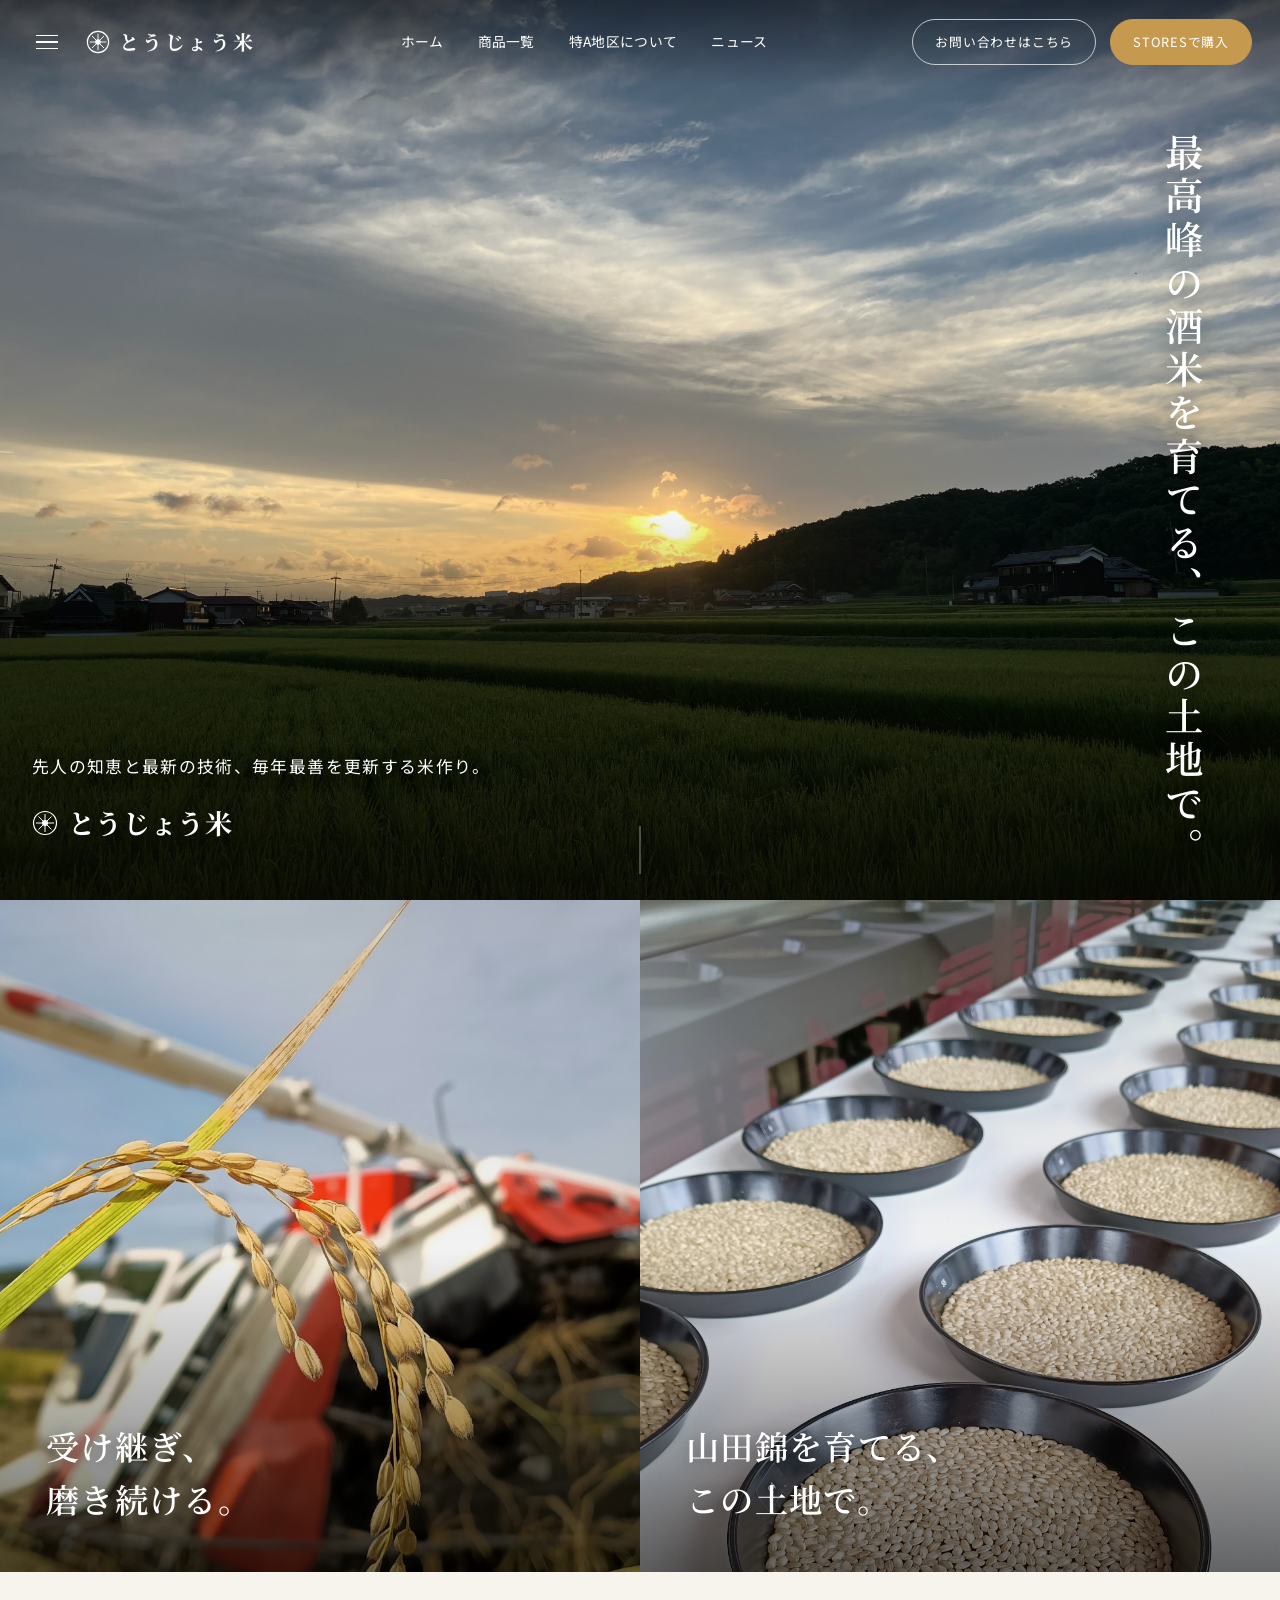
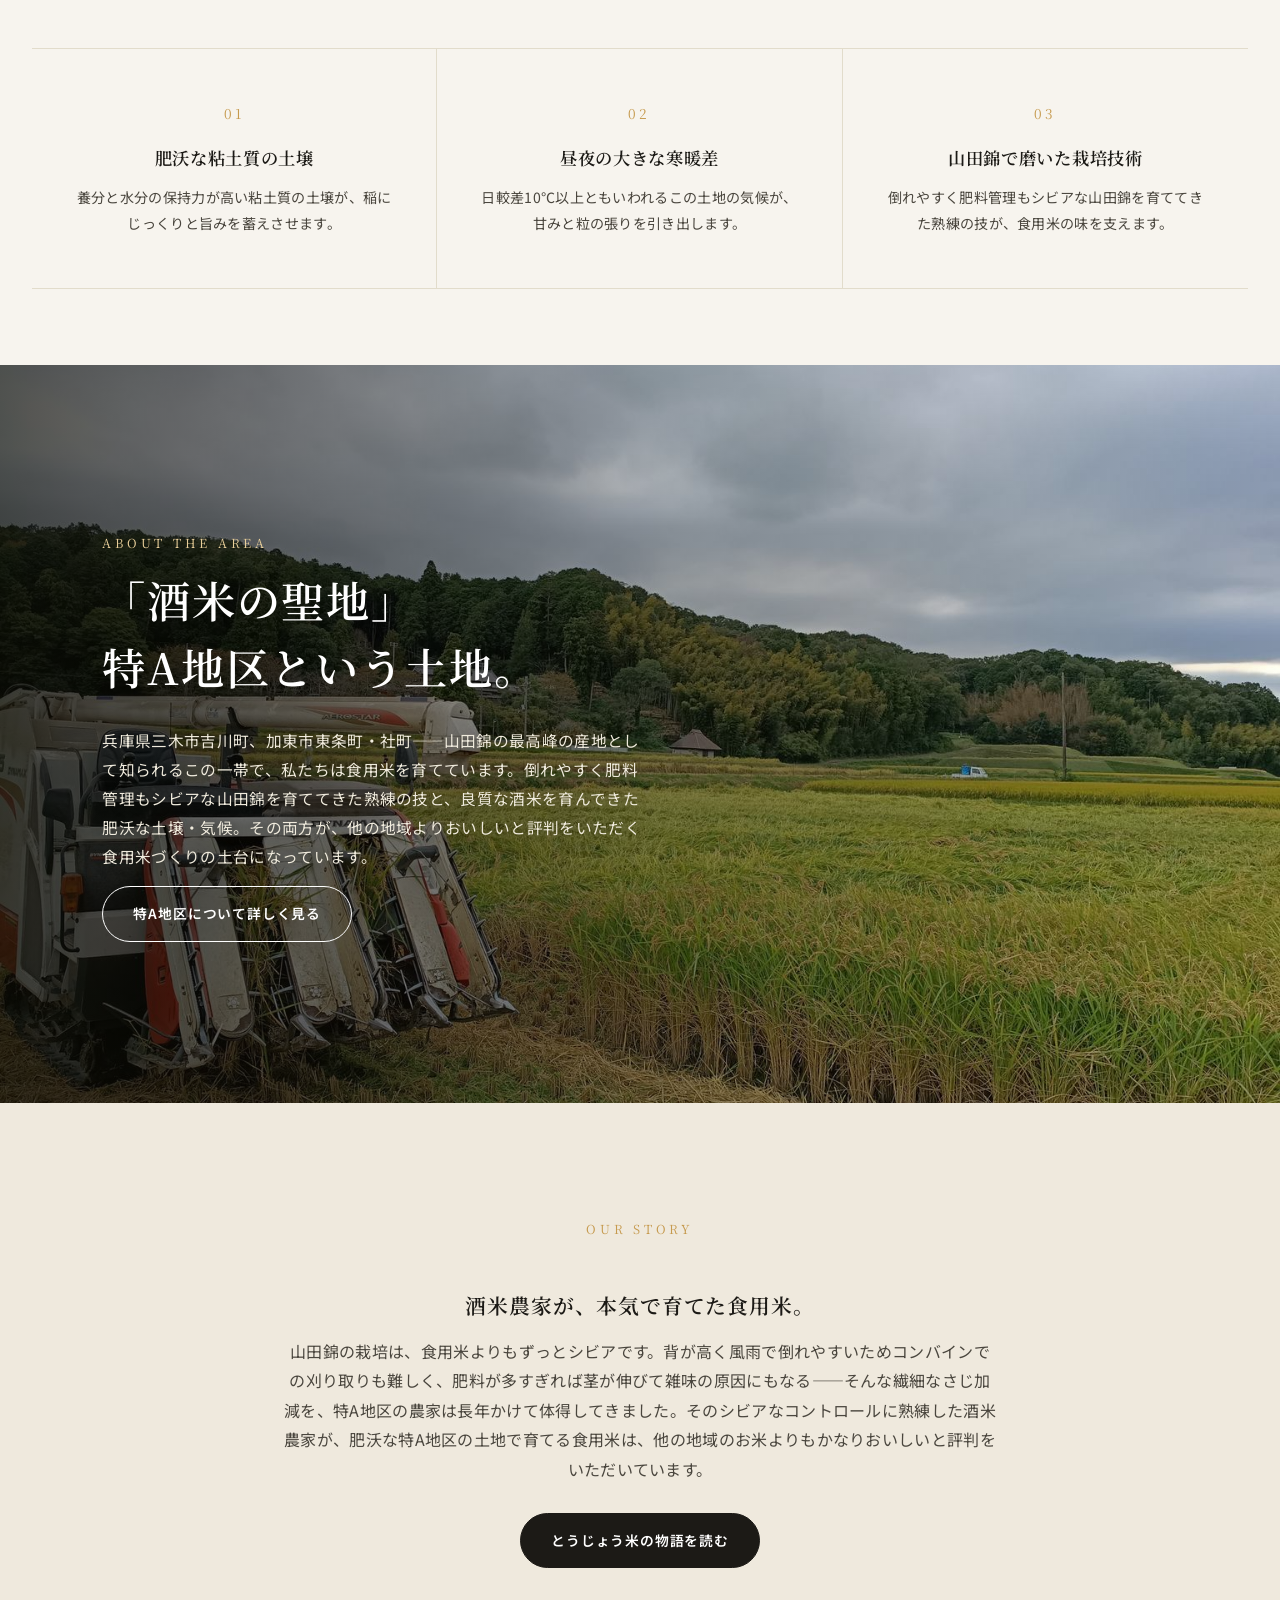
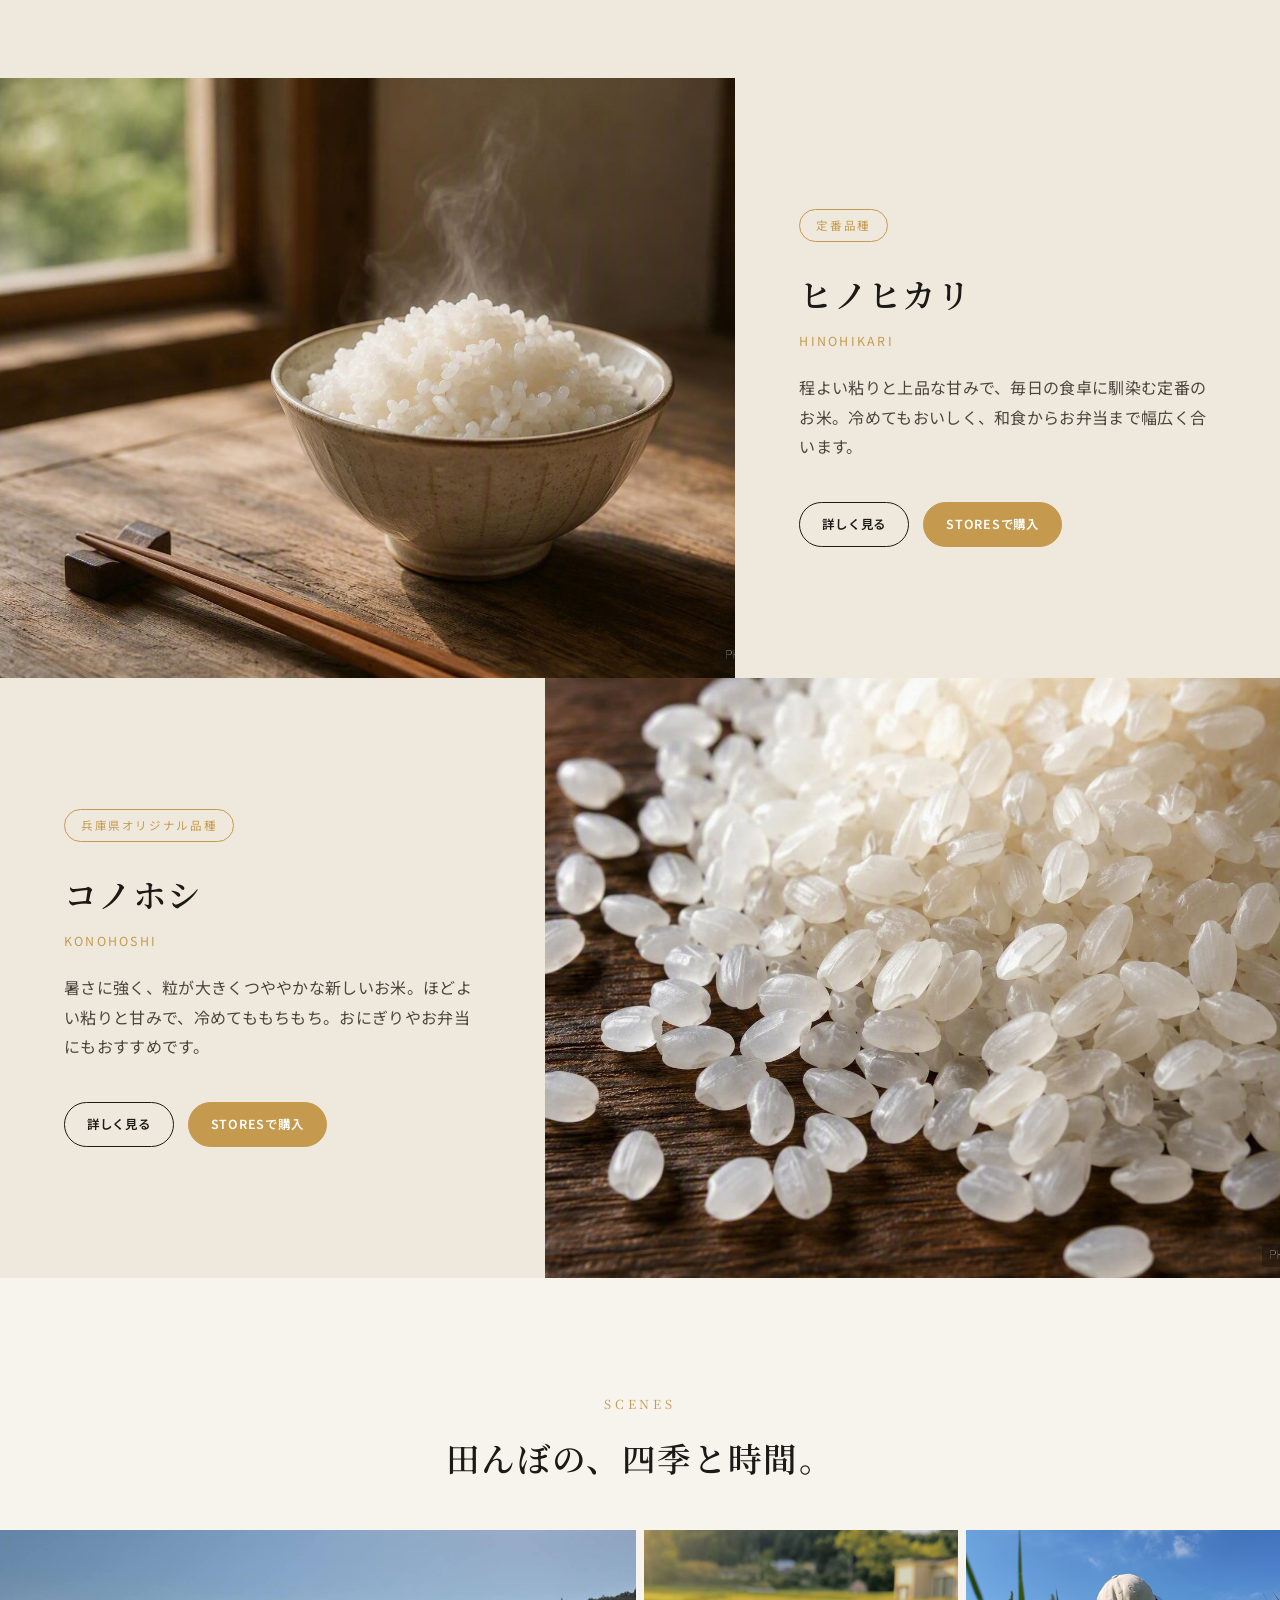
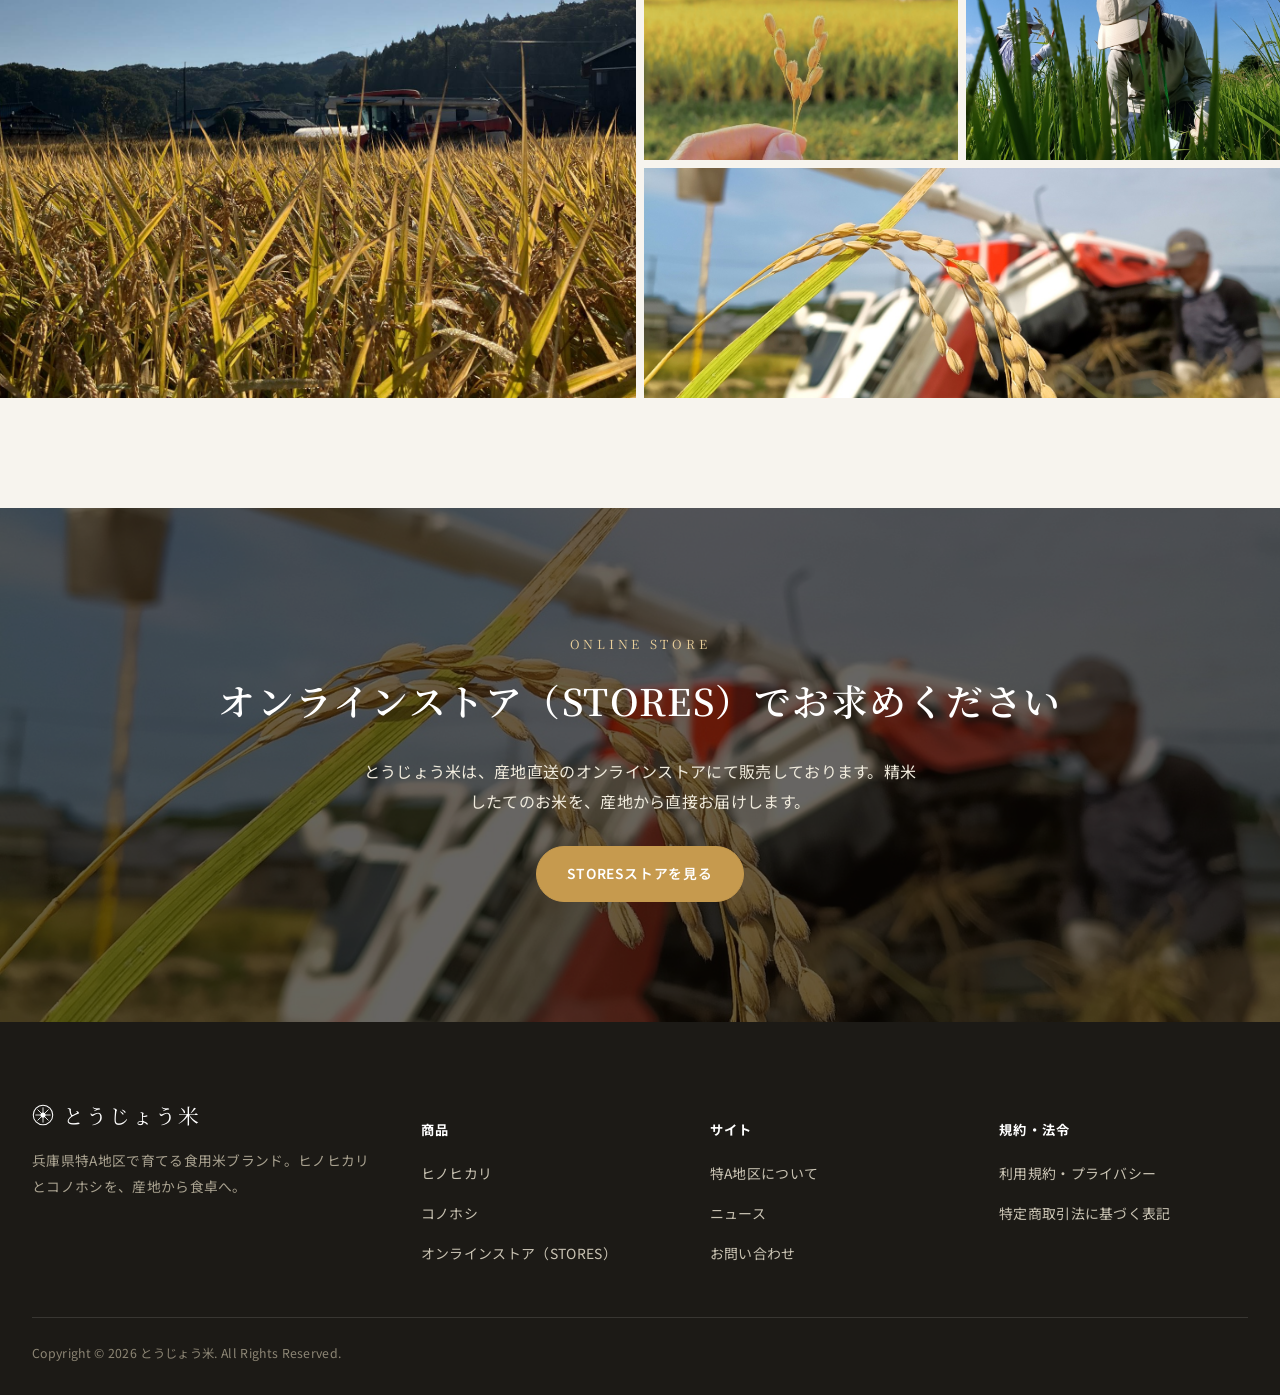
==== index.html @ 55b17a97 "Update index.html" ====
<!DOCTYPE html>
<html lang="ja">
<head>
<meta charset="UTF-8">
<meta name="viewport" content="width=device-width, initial-scale=1.0">
<title>とうじょう米～山田錦特A地区の米農家が作ったお米～</title>
<meta name="description" content="兵庫県・特A地区（三木市吉川町、加東市東条町・社町）で育てる食用米ブランド「とうじょう米」。ヒノヒカリとコノホシの2品種を、産地直送でお届けします。ご購入はオンラインストア（STORES）にて。">
<link rel="preconnect" href="https://fonts.googleapis.com">
<link href="https://fonts.googleapis.com/css2?family=Noto+Serif+JP:wght@500;600;700&family=Noto+Sans+JP:wght@400;500;700&display=swap" rel="stylesheet">
<link rel="stylesheet" href="css/style.css">
<meta property="og:title" content="とうじょう米 | 特A地区で育てる食用米">
<meta property="og:image" content="images/og-image.jpg">
</head>
<body>

<header class="site-header" id="siteHeader">
  <div class="site-header__inner">
    <div class="header-left">
      <button class="nav-toggle" id="navToggle" aria-label="メニュー"><span></span><span></span><span></span></button>
      <a href="index.html" class="logo"><svg class="logo-mark" width="24" height="24" viewBox="0 0 26 26" fill="none" xmlns="http://www.w3.org/2000/svg"><circle cx="13" cy="13" r="11.5" stroke="currentColor" stroke-width="1.2"/><path d="M13 4V22M4 13H22M6.5 6.5L19.5 19.5M19.5 6.5L6.5 19.5" stroke="currentColor" stroke-width="1"/><circle cx="13" cy="13" r="3" fill="currentColor"/></svg><span>とうじょう米</span></a>
    </div>
    <nav class="header-nav">
      <a href="index.html" class="navlink">ホーム</a>
      <a href="products.html" class="navlink">商品一覧</a>
      <a href="about.html" class="navlink">特A地区について</a>
      <a href="news.html" class="navlink">ニュース</a>
    </nav>
    <div class="header-right">
      <a href="contact.html" class="pill-btn">お問い合わせはこちら</a>
      <a href="https://tayui-kome.stores.jp/" class="pill-btn pill-btn--store" target="_blank" rel="noopener">STORESで購入</a>
    </div>
  </div>
</header>

<div class="mobile-nav" id="mobileNav">
  <div class="mobile-nav__top">
    <a href="index.html" class="logo" style="color:var(--color-ink);"><svg class="logo-mark" width="24" height="24" viewBox="0 0 26 26" fill="none" xmlns="http://www.w3.org/2000/svg"><circle cx="13" cy="13" r="11.5" stroke="currentColor" stroke-width="1.2"/><path d="M13 4V22M4 13H22M6.5 6.5L19.5 19.5M19.5 6.5L6.5 19.5" stroke="currentColor" stroke-width="1"/><circle cx="13" cy="13" r="3" fill="currentColor"/></svg><span>とうじょう米</span></a>
    <button class="mobile-nav__close" id="mobileNavClose" aria-label="閉じる">×</button>
  </div>
  <a href="index.html">ホーム</a>
  <a href="products.html">商品一覧</a>
  <a href="about.html">特A地区について</a>
  <a href="news.html">ニュース</a>
  <a href="contact.html">お問い合わせ</a>
  <a href="https://tayui-kome.stores.jp/" target="_blank" rel="noopener">STORESで購入</a>
</div>

<!-- ===== HERO ===== -->
<section class="hero-full">
  <div class="hero-full__media"><img src="images/hero-main.jpg" alt="夕暮れの田んぼと農機（仮画像）"></div>
  <div class="hero-full__vertical">最高峰の酒米を育てる、この土地で。</div>
  <div class="hero-full__bottom">
    <p class="hero-full__tag">先人の知恵と最新の技術、毎年最善を更新する米作り。</p>
    <div class="hero-full__logo"><svg width="26" height="26" viewBox="0 0 26 26" fill="none" xmlns="http://www.w3.org/2000/svg"><circle cx="13" cy="13" r="11.5" stroke="currentColor" stroke-width="1.2"/><path d="M13 4V22M4 13H22M6.5 6.5L19.5 19.5M19.5 6.5L6.5 19.5" stroke="currentColor" stroke-width="1"/><circle cx="13" cy="13" r="3" fill="currentColor"/></svg><span>とうじょう米</span></div>
  </div>
  <div class="scroll-cue"></div>
</section>

<!-- ===== SPLIT PHOTO ===== -->
<div class="split-photo">
  <div class="split-photo__cell">
    <img src="images/farmer.jpg" alt="生産者（仮画像）">
    <div class="split-photo__text"><h3>受け継ぎ、<br>磨き続ける。</h3></div>
  </div>
  <div class="split-photo__cell">
    <img src="images/rice-ear-close.jpg" alt="稲穂と青空（仮画像）">
    <div class="split-photo__text"><h3>山田錦を育てる、<br>この土地で。</h3></div>
  </div>
</div>

<!-- ===== FEATURE STRIP ===== -->
<section class="section--tight section--cream">
  <div class="container">
    <div class="feature-strip">
      <div class="feature-strip__item">
        <span class="feature-strip__num">01</span>
        <h4>肥沃な粘土質の土壌</h4>
        <p>養分と水分の保持力が高い粘土質の土壌が、稲にじっくりと旨みを蓄えさせます。</p>
      </div>
      <div class="feature-strip__item">
        <span class="feature-strip__num">02</span>
        <h4>昼夜の大きな寒暖差</h4>
        <p>日較差10℃以上ともいわれるこの土地の気候が、甘みと粒の張りを引き出します。</p>
      </div>
      <div class="feature-strip__item">
        <span class="feature-strip__num">03</span>
        <h4>山田錦で磨いた栽培技術</h4>
        <p>倒れやすく肥料管理もシビアな山田錦を育ててきた熟練の技が、食用米の味を支えます。</p>
      </div>
    </div>
  </div>
</section>

<!-- ===== AREA BANNER ===== -->
<section class="banner-photo">
  <img src="images/aerial-fields.jpg" alt="特A地区の里山風景（仮画像）">
  <div class="banner-photo__inner">
    <div class="banner-photo__box">
      <span class="eyebrow">About the area</span>
      <h2>「酒米の聖地」<br>特A地区という土地。</h2>
      <p>兵庫県三木市吉川町、加東市東条町・社町――山田錦の最高峰の産地として知られるこの一帯で、私たちは食用米を育てています。倒れやすく肥料管理もシビアな山田錦を育ててきた熟練の技と、良質な酒米を育んできた肥沃な土壌・気候。その両方が、他の地域よりおいしいと評判をいただく食用米づくりの土台になっています。</p>
      <a href="about.html" class="btn btn--light">特A地区について詳しく見る</a>
    </div>
  </div>
</section>

<!-- ===== STORY ===== -->
<section class="section section--soft">
  <div class="container container--narrow prose" style="text-align:center;">
    <span class="eyebrow">Our Story</span>
    <h2>酒米農家が、本気で育てた食用米。</h2>
    <p>山田錦の栽培は、食用米よりもずっとシビアです。背が高く風雨で倒れやすいためコンバインでの刈り取りも難しく、肥料が多すぎれば茎が伸びて雑味の原因にもなる――そんな繊細なさじ加減を、特A地区の農家は長年かけて体得してきました。そのシビアなコントロールに熟練した酒米農家が、肥沃な特A地区の土地で育てる食用米は、他の地域のお米よりもかなりおいしいと評判をいただいています。</p>
    <div style="margin-top:28px;">
      <a href="about.html" class="btn btn--dark">とうじょう米の物語を読む</a>
    </div>
  </div>
</section>

<!-- ===== PRODUCTS ===== -->
<section class="product-showcase">
  <div class="product-block">
    <div class="product-block__img"><img src="images/bowl-rice.jpg" alt="ヒノヒカリ（仮画像）"></div>
    <div class="product-block__text">
      <span class="tag">定番品種</span>
      <h3>ヒノヒカリ</h3>
      <span class="kana">Hinohikari</span>
      <p class="desc">程よい粘りと上品な甘みで、毎日の食卓に馴染む定番のお米。冷めてもおいしく、和食からお弁当まで幅広く合います。</p>
      <div class="product-block__actions">
        <a href="hinohikari.html" class="btn btn--outline btn--sm">詳しく見る</a>
        <a href="https://tayui-kome.stores.jp/items/hinohikari" class="btn btn--store btn--sm" target="_blank" rel="noopener">STORESで購入</a>
      </div>
    </div>
  </div>
  <div class="product-block reverse">
    <div class="product-block__img"><img src="images/grain-macro.jpg" alt="コノホシ（仮画像）"></div>
    <div class="product-block__text">
      <span class="tag">兵庫県オリジナル品種</span>
      <h3>コノホシ</h3>
      <span class="kana">Konohoshi</span>
      <p class="desc">暑さに強く、粒が大きくつややかな新しいお米。ほどよい粘りと甘みで、冷めてももちもち。おにぎりやお弁当にもおすすめです。</p>
      <div class="product-block__actions">
        <a href="konohoshi.html" class="btn btn--outline btn--sm">詳しく見る</a>
        <a href="https://tayui-kome.stores.jp/items/konohoshi" class="btn btn--store btn--sm" target="_blank" rel="noopener">STORESで購入</a>
      </div>
    </div>
  </div>
</section>

<!-- ===== MOSAIC ===== -->
<section class="section section--cream">
  <div class="container">
    <div class="section-head">
      <span class="eyebrow">Scenes</span>
      <h2>田んぼの、四季と時間。</h2>
    </div>
  </div>
  <div class="mosaic">
    <a class="mosaic-item span-2 span-2-row" href="about.html"><img src="images/misty-fields.jpg" alt="霧の朝の田んぼ（仮画像）"></a>
    <a class="mosaic-item" href="products.html"><img src="images/hands-grain.jpg" alt="手のひらの籾（仮画像）"></a>
    <a class="mosaic-item" href="about.html"><img src="images/sunset-reflection.jpg" alt="夕焼けの水鏡（仮画像）"></a>
    <a class="mosaic-item span-2" href="about.html"><img src="images/harvest-combine.jpg" alt="稲刈りの様子（仮画像）"></a>
  </div>
</section>
  
<!--NEWS
<section class="section--tight section--soft">
  <div class="container">
    <div class="section-head">
      <span class="eyebrow">News</span>
      <h2>お知らせ</h2>
    </div>
    <div class="news-list">
      <div class="news-item">
        <time>2026.09.01</time><span class="news-tag">予約</span>
        <p>2026年産 新米の予約受付を開始しました。ヒノヒカリ・コノホシともにオンラインストア（STORES）にてご予約いただけます。</p>
      </div>
      <div class="news-item">
        <time>2026.08.10</time><span class="news-tag">入荷</span>
        <p>コノホシの精米が完了し、オンラインストアに入荷しました。</p>
      </div>
      <div class="news-item">
        <time>2026.07.20</time><span class="news-tag">お知らせ</span>
        <p>公式ウェブサイトをリニューアルしました。今後ともとうじょう米をよろしくお願いいたします。</p>
      </div>
    </div>
    <div style="text-align:center;margin-top:40px;">
      <a href="news.html" class="btn btn--outline btn--sm">お知らせ一覧を見る</a>
    </div>
  </div>
</section>
-->
  
<!-- ===== CTA ===== -->
<section class="cta-photo">
  <img src="images/harvest-combine.jpg" alt="稲刈りの夕暮れ（仮画像）">
  <div class="container cta-photo__inner">
    <span class="eyebrow" style="color:#e9cf9a;">Online Store</span>
    <h2>オンラインストア（STORES）でお求めください</h2>
    <p>とうじょう米は、産地直送のオンラインストアにて販売しております。精米したてのお米を、産地から直接お届けします。</p>
    <a href="https://tayui-kome.stores.jp/" class="btn btn--store" target="_blank" rel="noopener">STORESストアを見る</a>
  </div>
</section>

<footer class="site-footer">
  <div class="container">
    <div class="footer-grid">
      <div>
        <div class="footer-logo"><svg class="logo-mark" width="22" height="22" viewBox="0 0 26 26" fill="none" xmlns="http://www.w3.org/2000/svg"><circle cx="13" cy="13" r="11.5" stroke="currentColor" stroke-width="1.2"/><path d="M13 4V22M4 13H22M6.5 6.5L19.5 19.5M19.5 6.5L6.5 19.5" stroke="currentColor" stroke-width="1"/><circle cx="13" cy="13" r="3" fill="currentColor"/></svg><span>とうじょう米</span></div>
        <p>兵庫県特A地区で育てる食用米ブランド。ヒノヒカリとコノホシを、産地から食卓へ。</p>
      </div>
      <div class="footer-col">
        <h5>商品</h5>
        <ul>
          <li><a href="hinohikari.html">ヒノヒカリ</a></li>
          <li><a href="konohoshi.html">コノホシ</a></li>
          <li><a href="https://tayui-kome.stores.jp/" target="_blank" rel="noopener">オンラインストア（STORES）</a></li>
        </ul>
      </div>
      <div class="footer-col">
        <h5>サイト</h5>
        <ul>
          <li><a href="about.html">特A地区について</a></li>
          <li><a href="news.html">ニュース</a></li>
          <li><a href="contact.html">お問い合わせ</a></li>
        </ul>
      </div>
      <div class="footer-col">
        <h5>規約・法令</h5>
        <ul>
          <li><a href="legal.html">利用規約・プライバシー</a></li>
          <li><a href="legal.html#tokushoho">特定商取引法に基づく表記</a></li>
        </ul>
      </div>
    </div>
    <div class="footer-bottom">
      <span>Copyright © 2026 とうじょう米. All Rights Reserved.</span>
    </div>
  </div>
</footer>

<script src="js/main.js"></script>
</body>
</html>
---- css/style.css ----
/* =========================================================
   田結い -TAYUI- / 特A地区の食用米
   フォトグラフィック・フルブリードデザイン
   ========================================================= */
:root {
  --color-ink: #1c1a16;
  --color-ink-soft: #4a463e;
  --color-cream: #f7f4ee;
  --color-cream-soft: #efe9dd;
  --color-line: #e2dccb;
  --color-gold: #c69a4e;
  --color-white: #ffffff;
  --maxw: 1600px;
  --font-serif: "Noto Serif JP", "Hiragino Mincho ProN", serif;
  --font-sans: "Noto Sans JP", "Hiragino Kaku Gothic ProN", "Yu Gothic", sans-serif;
  --header-h: 84px;
  --ease: cubic-bezier(0.22, 1, 0.36, 1);
}

* { box-sizing: border-box; }
html { scroll-behavior: smooth; }

body {
  margin: 0;
  font-family: var(--font-sans);
  color: var(--color-ink);
  background: var(--color-cream);
  line-height: 1.85;
  letter-spacing: 0.02em;
  -webkit-font-smoothing: antialiased;
  overflow-x: hidden;
}

img { max-width: 100%; display: block; }
a { color: inherit; text-decoration: none; }

h1, h2, h3, h4 {
  font-family: var(--font-serif);
  font-weight: 600;
  color: var(--color-ink);
  margin: 0 0 0.6em;
  letter-spacing: 0.04em;
}
p { margin: 0 0 1em; }

.container { max-width: var(--maxw); margin: 0 auto; padding: 0 32px; }
.container--narrow { max-width: 900px; }

.eyebrow {
  display: inline-block;
  font-family: var(--font-serif);
  font-size: 0.78rem;
  letter-spacing: 0.3em;
  color: var(--color-gold);
  text-transform: uppercase;
  margin-bottom: 0.9em;
}

/* ---------- Header ---------- */
.site-header {
  position: fixed;
  top: 0; left: 0; right: 0;
  z-index: 200;
  height: var(--header-h);
  display: flex;
  align-items: center;
  transition: background .4s var(--ease), box-shadow .4s var(--ease);
  background: linear-gradient(180deg, rgba(0,0,0,0.42) 0%, rgba(0,0,0,0) 100%);
}
.site-header.solid {
  background: rgba(247, 244, 238, 0.94);
  backdrop-filter: blur(10px);
  box-shadow: 0 1px 0 rgba(0,0,0,0.05);
}
.site-header__inner {
  width: 100%; max-width: var(--maxw); margin: 0 auto;
  padding: 0 28px;
  display: flex; align-items: center; justify-content: space-between; gap: 24px;
}
.header-left { display: flex; align-items: center; gap: 20px; }
.nav-toggle {
  display: flex; flex-direction: column; gap: 5px;
  background: none; border: none; cursor: pointer; padding: 8px;
}
.nav-toggle span { width: 22px; height: 1.5px; background: #fff; transition: background .4s var(--ease); }
.site-header.solid .nav-toggle span { background: var(--color-ink); }

.logo {
  font-family: var(--font-serif);
  font-size: 1.25rem; font-weight: 700; color: #fff;
  letter-spacing: 0.14em;
  display: flex; align-items: center; gap: 9px;
  white-space: nowrap;
  transition: color .4s var(--ease);
}
.logo span { white-space: nowrap; }
.logo-mark { flex-shrink: 0; color: inherit; }
.site-header.solid .logo { color: var(--color-ink); }

.header-nav { display: flex; align-items: center; gap: 34px; }
.header-nav a.navlink {
  font-size: 0.86rem; color: #fff; padding: 6px 0; position: relative;
  transition: color .4s var(--ease);
}
.site-header.solid .header-nav a.navlink { color: var(--color-ink); }
.header-nav a.navlink::after {
  content: ""; position: absolute; left: 0; right: 0; bottom: -2px;
  height: 1px; background: currentColor; transform: scaleX(0);
  transition: transform .3s var(--ease); transform-origin: left;
}
.header-nav a.navlink:hover::after { transform: scaleX(1); }

.header-right { display: flex; align-items: center; gap: 14px; }
.pill-btn {
  display: inline-flex; align-items: center; gap: 8px;
  border: 1px solid rgba(255,255,255,0.7); color: #fff;
  border-radius: 999px; padding: 10px 22px;
  font-size: 0.8rem; letter-spacing: 0.06em; white-space: nowrap;
  transition: all .3s var(--ease);
}
.pill-btn:hover { background: #fff; color: var(--color-ink); }
.site-header.solid .pill-btn { border-color: var(--color-ink); color: var(--color-ink); }
.site-header.solid .pill-btn:hover { background: var(--color-ink); color: #fff; }
.pill-btn--store { background: var(--color-gold); border-color: var(--color-gold); color: #fff; }
.pill-btn--store:hover { background: #b5893f; color: #fff; }
.site-header.solid .pill-btn--store { background: var(--color-gold); border-color: var(--color-gold); color:#fff; }
.site-header.solid .pill-btn--store:hover { background: #b5893f; }

/* Mobile nav */
.mobile-nav {
  position: fixed; inset: 0; z-index: 300;
  background: var(--color-cream);
  display: flex; flex-direction: column; padding: 28px;
  transform: translateY(-100%);
  transition: transform .45s var(--ease), visibility 0s .45s;
  overflow-y: auto;
  -webkit-overflow-scrolling: touch;
  visibility: hidden;
}
.mobile-nav.open {
  transform: translateY(0);
  transition: transform .45s var(--ease), visibility 0s 0s;
  visibility: visible;
}
.mobile-nav.open { transform: translateY(0); }
.mobile-nav__top { display:flex; justify-content:space-between; align-items:center; margin-bottom:48px; }
.mobile-nav__close { background:none; border:none; font-size:1.6rem; cursor:pointer; color:var(--color-ink); }
.mobile-nav a {
  font-family: var(--font-serif); font-size: 1.4rem; padding: 16px 0;
  border-bottom: 1px solid var(--color-line); color: var(--color-ink);
}

/* =========================================================
   FULL-BLEED HERO
   ========================================================= */
.hero-full {
  position: relative;
  width: 100%; height: 100vh; min-height: 640px;
  overflow: hidden; color: #fff;
}
.hero-full__media { position: absolute; inset: 0; z-index: 0; overflow: hidden; }
.hero-full__media img {
  width: 100%; height: 100%; object-fit: cover;
  animation: heroZoom 16s ease-out forwards;
}
@keyframes heroZoom { from { transform: scale(1.08); } to { transform: scale(1); } }
.hero-full::after {
  content: ""; position: absolute; inset: 0; z-index: 1;
  background:
    linear-gradient(180deg, rgba(10,8,4,0.28) 0%, rgba(10,8,4,0) 26%, rgba(10,8,4,0) 55%, rgba(10,8,4,0.72) 100%);
}
.hero-full__vertical {
  position: absolute; top: var(--header-h); right: 5%; z-index: 2;
  writing-mode: vertical-rl; text-orientation: upright;
  font-family: var(--font-serif);
  font-size: clamp(1.6rem, 3vw, 2.5rem); font-weight: 600;
  letter-spacing: 0.14em; line-height: 1.7; padding-top: 48px;
  text-shadow: 0 2px 24px rgba(0,0,0,0.4);
}
.hero-full__bottom {
  position: absolute; left: 0; right: 0; bottom: 0; z-index: 2;
  padding: 0 32px 52px; max-width: var(--maxw); margin: 0 auto; width: 100%;
}
.hero-full__tag {
  font-size: 1.05rem; margin-bottom: 16px; letter-spacing: 0.08em;
  text-shadow: 0 2px 14px rgba(0,0,0,0.5);
}
.hero-full__logo {
  font-family: var(--font-serif); font-size: 1.7rem; font-weight: 700;
  display: flex; align-items: center; gap: 10px;
  text-shadow: 0 2px 14px rgba(0,0,0,0.5);
}
.scroll-cue {
  position: absolute; left: 50%; bottom: 26px; z-index: 2;
  transform: translateX(-50%); width: 1px; height: 48px;
  background: rgba(255,255,255,0.5); overflow: hidden;
}
.scroll-cue::after {
  content: ""; position: absolute; left:0; top:-100%; width:100%; height:100%;
  background: #fff; animation: scrolldown 2s infinite var(--ease);
}
@keyframes scrolldown { 0%{top:-100%;} 55%{top:100%;} 100%{top:100%;} }

/* =========================================================
   SPLIT FULL-BLEED PHOTO (2 cols)  — text always in front
   ========================================================= */
.split-photo { display: grid; grid-template-columns: 1fr 1fr; }
.split-photo__cell {
  position: relative; aspect-ratio: 1 / 1.05; overflow: hidden; color: #fff;
}
.split-photo__cell > img {
  position: absolute; inset: 0; width: 100%; height: 100%;
  object-fit: cover; z-index: 0; transition: transform 1.4s var(--ease);
}
.split-photo__cell:hover > img { transform: scale(1.05); }
.split-photo__cell::after {
  content: ""; position: absolute; inset: 0; z-index: 1;
  background: linear-gradient(0deg, rgba(0,0,0,0.6) 0%, rgba(0,0,0,0.05) 48%, rgba(0,0,0,0.15) 100%);
}
.split-photo__text {
  position: absolute; left: 0; right: 0; bottom: 0; z-index: 2; padding: 46px;
}
.split-photo__text h3 {
  color: #fff; font-size: clamp(1.5rem, 2.6vw, 2.1rem); line-height: 1.6;
  margin: 0; text-shadow: 0 2px 16px rgba(0,0,0,0.4);
}
.split-photo__text p { color: #f0ebdd; margin: 10px 0 0; font-size: 0.92rem; text-shadow: 0 1px 10px rgba(0,0,0,0.5); }

/* =========================================================
   BANNER (single full-bleed with text overlay)
   ========================================================= */
.banner-photo {
  position: relative; width: 100%; min-height: 82vh; overflow: hidden; color: #fff;
}
.banner-photo > img { position: absolute; inset: 0; width: 100%; height: 100%; object-fit: cover; z-index: 0; }
.banner-photo::after {
  content:""; position:absolute; inset:0; z-index:1;
  background: linear-gradient(90deg, rgba(10,8,4,0.7) 0%, rgba(10,8,4,0.28) 52%, rgba(10,8,4,0.0) 100%);
}
.banner-photo__inner {
  position: relative; z-index: 2; min-height: 82vh;
  display: flex; align-items: center; padding: 0 8%;
  max-width: var(--maxw); margin: 0 auto;
}
.banner-photo__box { max-width: 540px; }
.banner-photo__box .eyebrow { color: #e9cf9a; }
.banner-photo__box h2 { color: #fff; font-size: clamp(1.7rem, 3.4vw, 2.7rem); text-shadow: 0 2px 20px rgba(0,0,0,0.4); line-height:1.55; }
.banner-photo__box p { color: #f0ebdd; font-size: 0.98rem; text-shadow: 0 1px 12px rgba(0,0,0,0.4); }

/* =========================================================
   FEATURE STRIP  (light band with type)
   ========================================================= */
.feature-strip {
  display: grid; grid-template-columns: repeat(3, 1fr); gap: 0;
  border-top: 1px solid var(--color-line); border-bottom: 1px solid var(--color-line);
}
.feature-strip__item { padding: 52px 40px; text-align: center; border-right: 1px solid var(--color-line); }
.feature-strip__item:last-child { border-right: none; }
.feature-strip__num { font-family: var(--font-serif); color: var(--color-gold); font-size:0.85rem; letter-spacing:0.24em; margin-bottom:16px; display:block; }
.feature-strip__item h4 { font-size: 1.08rem; margin-bottom: 10px; }
.feature-strip__item p { color: var(--color-ink-soft); font-size: 0.88rem; margin:0; }

/* =========================================================
   PRODUCT BLOCKS (image-dominant, text over cream)
   ========================================================= */
.product-showcase { display: flex; flex-direction: column; }
.product-block { display: grid; grid-template-columns: 1.35fr 1fr; min-height: 600px; }
.product-block.reverse { grid-template-columns: 1fr 1.35fr; }
.product-block.reverse .product-block__img { order: 2; }
.product-block__img { position: relative; overflow: hidden; }
.product-block__img img { width: 100%; height: 100%; object-fit: cover; transition: transform 1.4s var(--ease); }
.product-block:hover .product-block__img img { transform: scale(1.05); }
.product-block__text {
  display: flex; flex-direction: column; justify-content: center;
  padding: 64px; background: var(--color-cream-soft);
}
.product-block__text .tag {
  display:inline-block; font-size:0.72rem; letter-spacing:0.14em; color:var(--color-gold);
  border:1px solid var(--color-gold); border-radius:999px; padding:5px 16px; margin-bottom:22px; align-self:flex-start;
}
.product-block__text h3 { font-size: clamp(1.7rem, 2.6vw, 2.3rem); margin-bottom: 4px; }
.product-block__text .kana { font-size:0.78rem; letter-spacing:0.18em; color:var(--color-gold); display:block; margin-bottom:20px; text-transform: uppercase; }
.product-block__text p.desc { color: var(--color-ink-soft); }
.product-block__actions { display:flex; gap:14px; margin-top:24px; flex-wrap:wrap; }

/* Buttons */
.btn {
  display: inline-flex; align-items:center; gap:8px;
  padding: 14px 30px; border-radius: 999px;
  font-size: 0.86rem; font-weight:600; letter-spacing:0.06em;
  transition: all .3s var(--ease); border: 1px solid var(--color-ink);
}
.btn--dark { background: var(--color-ink); color:#fff; border-color:var(--color-ink); }
.btn--dark:hover { background:#3a3527; transform: translateY(-2px); }
.btn--outline { background: transparent; color: var(--color-ink); }
.btn--outline:hover { background: var(--color-ink); color:#fff; }
.btn--store { background: var(--color-gold); border-color: var(--color-gold); color:#fff; }
.btn--store:hover { background:#b5893f; transform: translateY(-2px); }
.btn--sm { padding: 10px 22px; font-size: 0.78rem; }
.btn--light { border-color:#fff; color:#fff; }
.btn--light:hover { background:#fff; color:var(--color-ink); }

/* =========================================================
   MOSAIC gallery
   ========================================================= */
.mosaic { display: grid; grid-template-columns: repeat(4, 1fr); grid-auto-rows: 230px; gap: 8px; }
.mosaic .mosaic-item { position: relative; overflow:hidden; display:block; }
.mosaic .mosaic-item img { width:100%; height:100%; object-fit:cover; transition: transform 1s var(--ease); }
.mosaic .mosaic-item:hover img { transform: scale(1.07); }
.mosaic .span-2 { grid-column: span 2; }
.mosaic .span-2-row { grid-row: span 2; }

/* =========================================================
   SECTIONS (light content areas)
   ========================================================= */
.section { padding: 110px 0; }
.section--tight { padding: 76px 0; }
.section--cream { background: var(--color-cream); }
.section--soft { background: var(--color-cream-soft); }
.section-head { text-align: center; max-width: 680px; margin: 0 auto 40px; }
.section-head h2 { font-size: clamp(1.5rem, 2.8vw, 2.1rem); }
.section-head p { color: var(--color-ink-soft); }

/* News */
.news-list { max-width: 800px; margin: 0 auto; }
.news-item {
  display: flex; gap: 26px; padding: 26px 4px;
  border-bottom: 1px solid var(--color-line); align-items: baseline; flex-wrap: wrap;
  transition: background .3s var(--ease);
}
.news-item:hover { background: rgba(198,154,78,0.05); }
.news-item time { font-size: 0.8rem; color: var(--color-gold); font-family: var(--font-serif); min-width: 108px; }
.news-item .news-tag { font-size:0.7rem; color:var(--color-ink-soft); border:1px solid var(--color-line); padding:3px 12px; border-radius:999px; }
.news-item p { margin:0; flex:1; min-width:200px; }

/* Spec table */
table.spec-table { width:100%; border-collapse: collapse; margin: 20px 0 10px; font-size:0.92rem; }
table.spec-table th, table.spec-table td { text-align:left; padding:16px 18px; border-bottom:1px solid var(--color-line); }
table.spec-table th { width:28%; color: var(--color-ink); font-weight:700; background: var(--color-cream-soft); }

/* =========================================================
   CTA photo band
   ========================================================= */
.cta-photo { position: relative; padding: 120px 0; text-align:center; color:#fff; overflow:hidden; }
.cta-photo > img { position:absolute; inset:0; width:100%; height:100%; object-fit:cover; z-index:0; }
.cta-photo::after { content:""; position:absolute; inset:0; background:rgba(10,8,4,0.62); z-index:1; }
.cta-photo__inner { position:relative; z-index:2; }
.cta-photo h2 { color:#fff; font-size: clamp(1.6rem,3vw,2.3rem); }
.cta-photo p { color:#f0ebdd; max-width:560px; margin:0 auto 30px; }

/* =========================================================
   Footer
   ========================================================= */
.site-footer { background: var(--color-ink); color:#c9c3b3; padding: 74px 0 30px; }
.footer-grid { display:grid; grid-template-columns: 1.4fr 1fr 1fr 1fr; gap:40px; padding-bottom:40px; border-bottom:1px solid rgba(255,255,255,0.12); }
.footer-logo { font-family: var(--font-serif); font-size:1.3rem; color:#fff; margin-bottom:14px; letter-spacing:0.1em; display:flex; align-items:center; gap:9px; }
.footer-grid p { color:#a9a290; font-size:0.86rem; }
.footer-col h5 { color:#fff; font-size:0.83rem; letter-spacing:0.1em; margin-bottom:16px; font-weight:700; }
.footer-col ul { list-style:none; padding:0; margin:0; }
.footer-col li { margin-bottom:10px; }
.footer-col a { color:#c9c3b3; font-size:0.87rem; }
.footer-col a:hover { color:#fff; }
.footer-bottom { padding-top:24px; display:flex; justify-content:space-between; align-items:center; flex-wrap:wrap; gap:12px; font-size:0.77rem; color:#8c8574; }

/* =========================================================
   Inner page banner
   ========================================================= */
.page-banner { position: relative; height: 58vh; min-height: 400px; color:#fff; overflow:hidden; }
.page-banner > img { position:absolute; inset:0; width:100%; height:100%; object-fit:cover; z-index:0; }
.page-banner::after { content:""; position:absolute; inset:0; z-index:1; background: linear-gradient(0deg, rgba(10,8,4,0.6) 0%, rgba(10,8,4,0.12) 62%); }
.page-banner__inner { position:relative; z-index:2; height:100%; display:flex; flex-direction:column; justify-content:flex-end; padding: 0 32px 48px; max-width: var(--maxw); margin:0 auto; width:100%; }
.page-banner h1 { color:#fff; font-size:clamp(1.9rem,4vw,3rem); text-shadow:0 2px 20px rgba(0,0,0,0.4); }
.breadcrumb { font-size:0.8rem; color:#e7dcc6; text-shadow: 0 1px 8px rgba(0,0,0,0.4); }
.breadcrumb a { text-decoration:underline; }

/* Prose */
.prose { max-width: 780px; margin: 0 auto; color: var(--color-ink-soft); }
.prose h2 { color: var(--color-ink); margin-top: 1.6em; font-size:1.3rem; }
.prose h3 { color: var(--color-ink); margin-top: 1.3em; font-size: 1.05rem; }
.legal-box { max-width: 860px; margin: 0 auto; }
.legal-box h2 { font-size: 1.15rem; border-left: 4px solid var(--color-gold); padding-left: 14px; margin-top: 2.2em; }
.legal-box h3 { font-size: 1rem; margin-top: 1.6em; color: var(--color-ink); }
.legal-nav { display:flex; gap:12px; flex-wrap:wrap; justify-content:center; margin-bottom:48px; }
.legal-nav a { font-size:0.84rem; padding:8px 20px; border:1px solid var(--color-line); border-radius:999px; color:var(--color-ink-soft); transition: all .3s var(--ease); }
.legal-nav a:hover { background:var(--color-ink); color:#fff; border-color:var(--color-ink); }
.breadcrumb-bar { padding: 16px 0; border-bottom: 1px solid var(--color-line); font-size: 0.82rem; color: var(--color-ink-soft); background: var(--color-cream-soft); margin-top: var(--header-h); }
.breadcrumb-bar a { color: var(--color-ink); }

.contact-grid { display:grid; grid-template-columns:1fr 1fr; gap:2px; }
.contact-card { padding: 64px; background: var(--color-cream-soft); }
.contact-card.dark { background: var(--color-ink); color:#e7e2d3; }
.contact-card.dark h3 { color:#fff; }
.contact-card.dark p { color:#c9c3b3; }
.contact-card h3 { margin-bottom: 12px; }
.contact-card p { color: var(--color-ink-soft); font-size:0.94rem; }

/* =========================================================
   Responsive
   ========================================================= */
@media (max-width: 980px) {
  .header-nav { display: none; }
  .header-right .pill-btn:not(.pill-btn--store) { display: none; }
  .site-header__inner { padding: 0 18px; gap: 12px; }
  .header-left { gap: 12px; }
  .logo { font-size: 1.12rem; letter-spacing: 0.08em; }
  .pill-btn--store { padding: 9px 16px; font-size: 0.74rem; }
  .split-photo { grid-template-columns: 1fr; }
  .split-photo__cell { aspect-ratio: 16/10; }
  .product-block, .product-block.reverse { grid-template-columns: 1fr; }
  .product-block.reverse .product-block__img { order: 0; }
  .product-block__img { aspect-ratio: 4/3; }
  .product-block__text { padding: 46px 28px; }
  .mosaic { grid-template-columns: repeat(2, 1fr); grid-auto-rows: 180px; }
  .mosaic .span-2 { grid-column: span 2; }
  .mosaic .span-2-row { grid-row: span 1; }
  .feature-strip { grid-template-columns: 1fr; }
  .feature-strip__item { border-right:none; border-bottom:1px solid var(--color-line); }
  .feature-strip__item:last-child { border-bottom:none; }
  .footer-grid { grid-template-columns: 1fr 1fr; }
  .contact-grid { grid-template-columns: 1fr; }
  .banner-photo__box { max-width: 100%; }
  .banner-photo::after { background: linear-gradient(0deg, rgba(10,8,4,0.75) 0%, rgba(10,8,4,0.3) 100%); }
  .hero-full__vertical { font-size: 1.4rem; right: 5%; }
  .section { padding: 76px 0; }
}
@media (max-width: 560px) {
  .footer-grid { grid-template-columns: 1fr; gap: 28px; }
  .mosaic { grid-template-columns: 1fr 1fr; grid-auto-rows: 140px; }
  .hero-full__vertical { font-size: 1.15rem; }
  .hero-full__logo { font-size: 1.4rem; }
  .container { padding: 0 22px; }
}
@media (max-width: 400px) {
  .site-header__inner { padding: 0 14px; gap: 8px; }
  .header-left { gap: 8px; }
  .nav-toggle { padding: 6px 4px; }
  .logo { font-size: 1rem; gap: 6px; }
  .logo .logo-mark { width: 20px; height: 20px; }
  .pill-btn--store { padding: 8px 13px; font-size: 0.7rem; letter-spacing: 0.02em; }
}
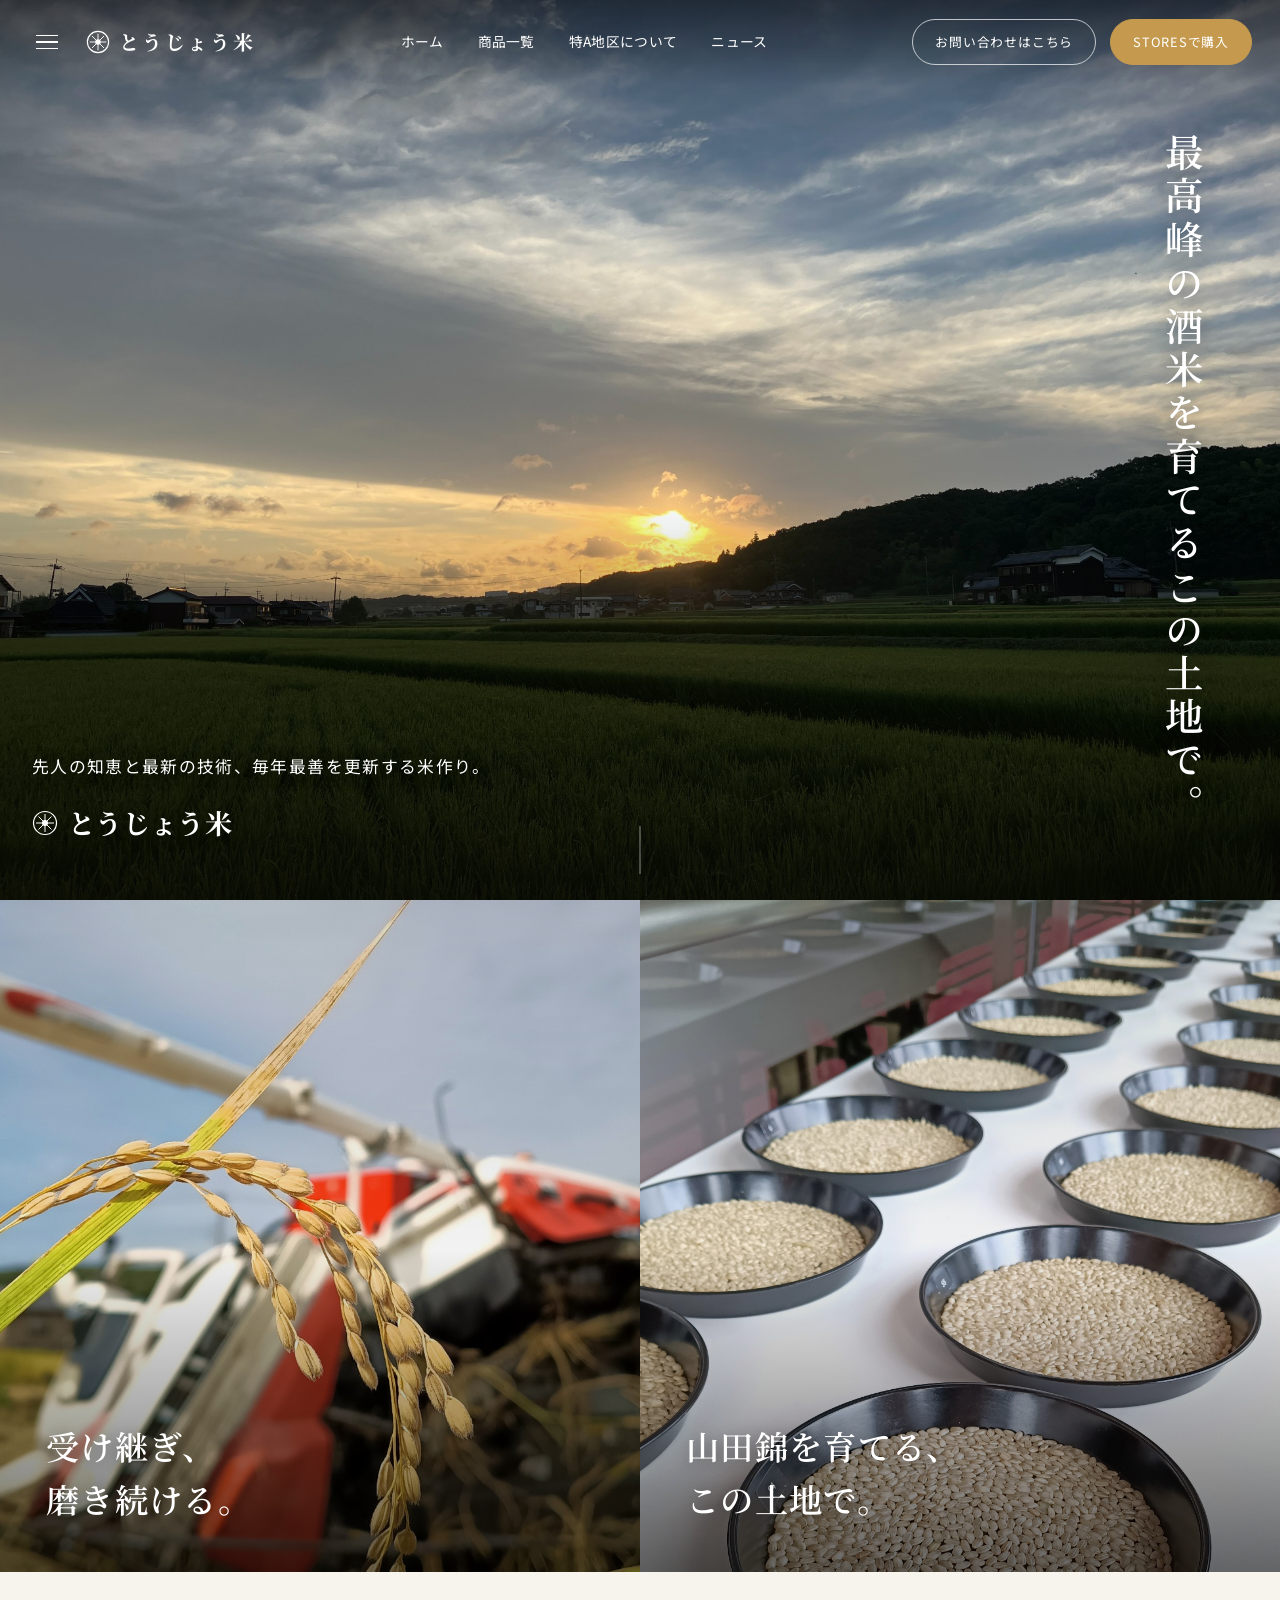
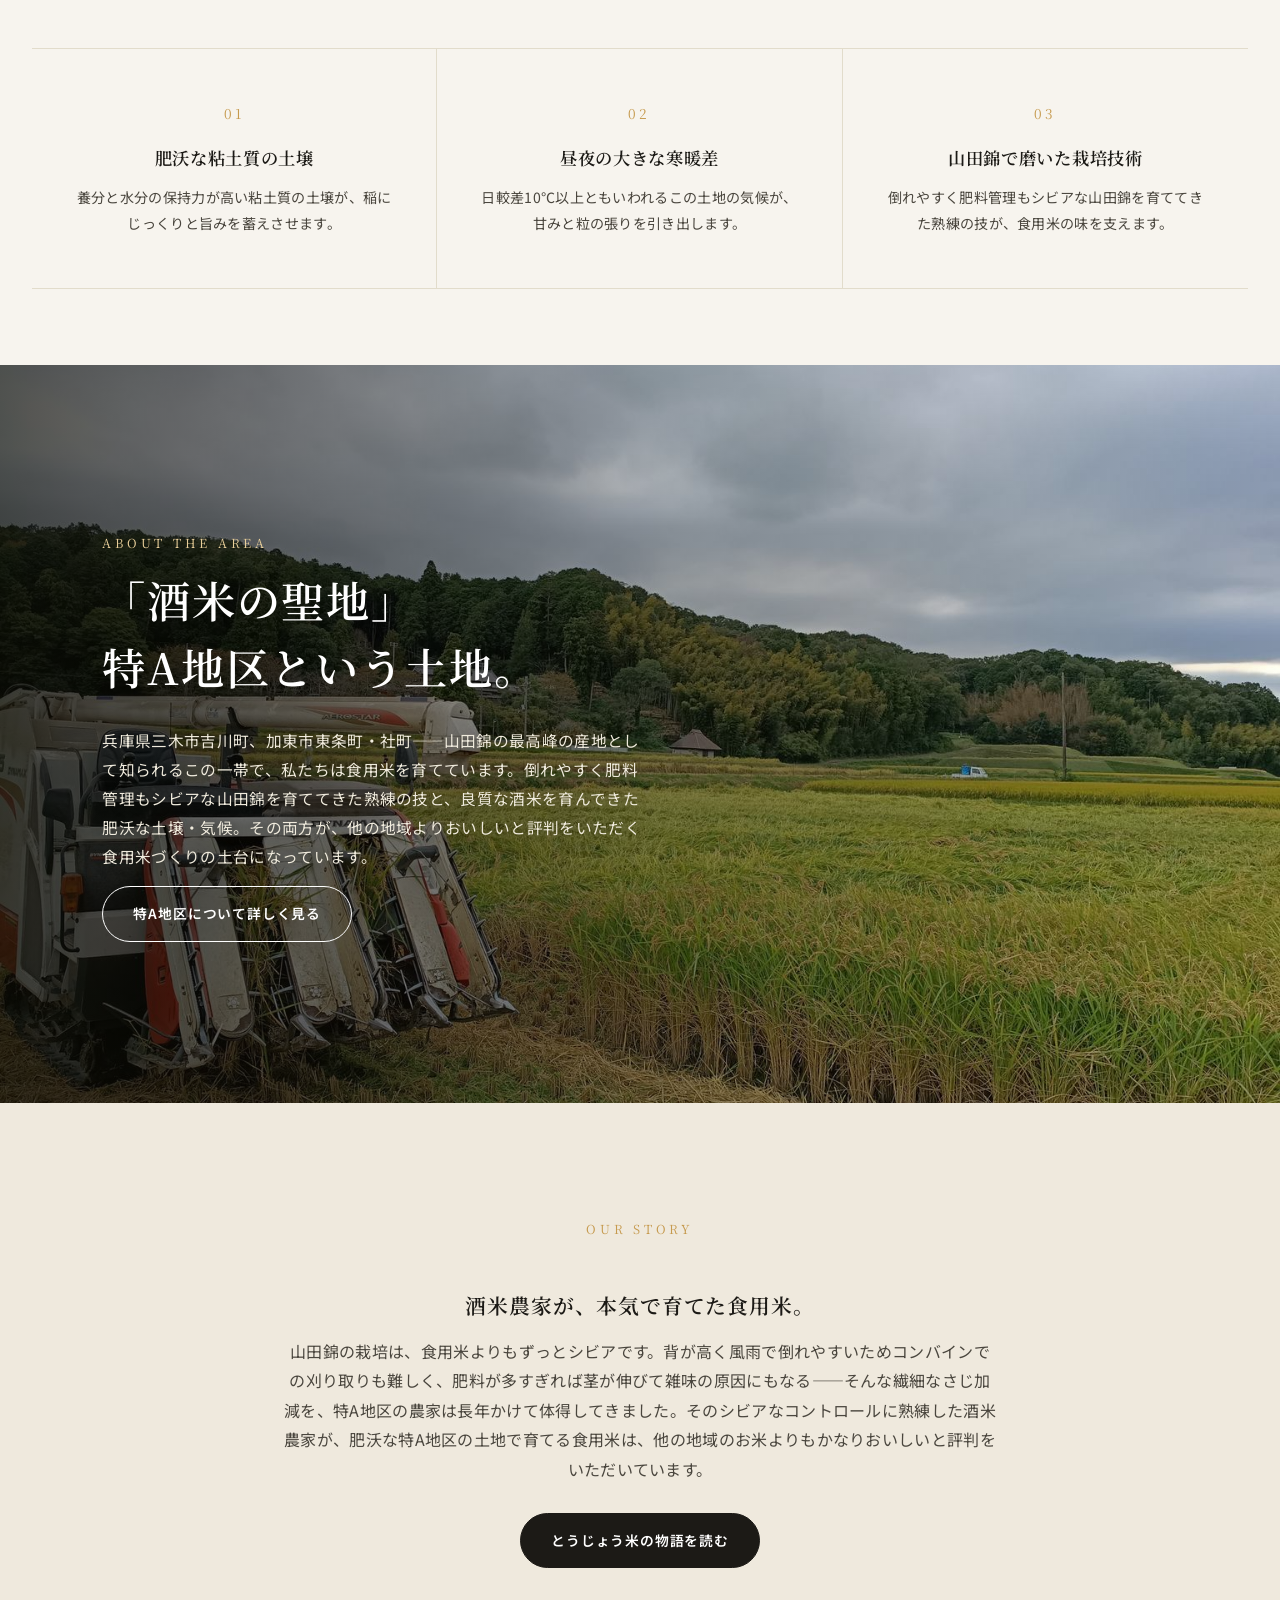
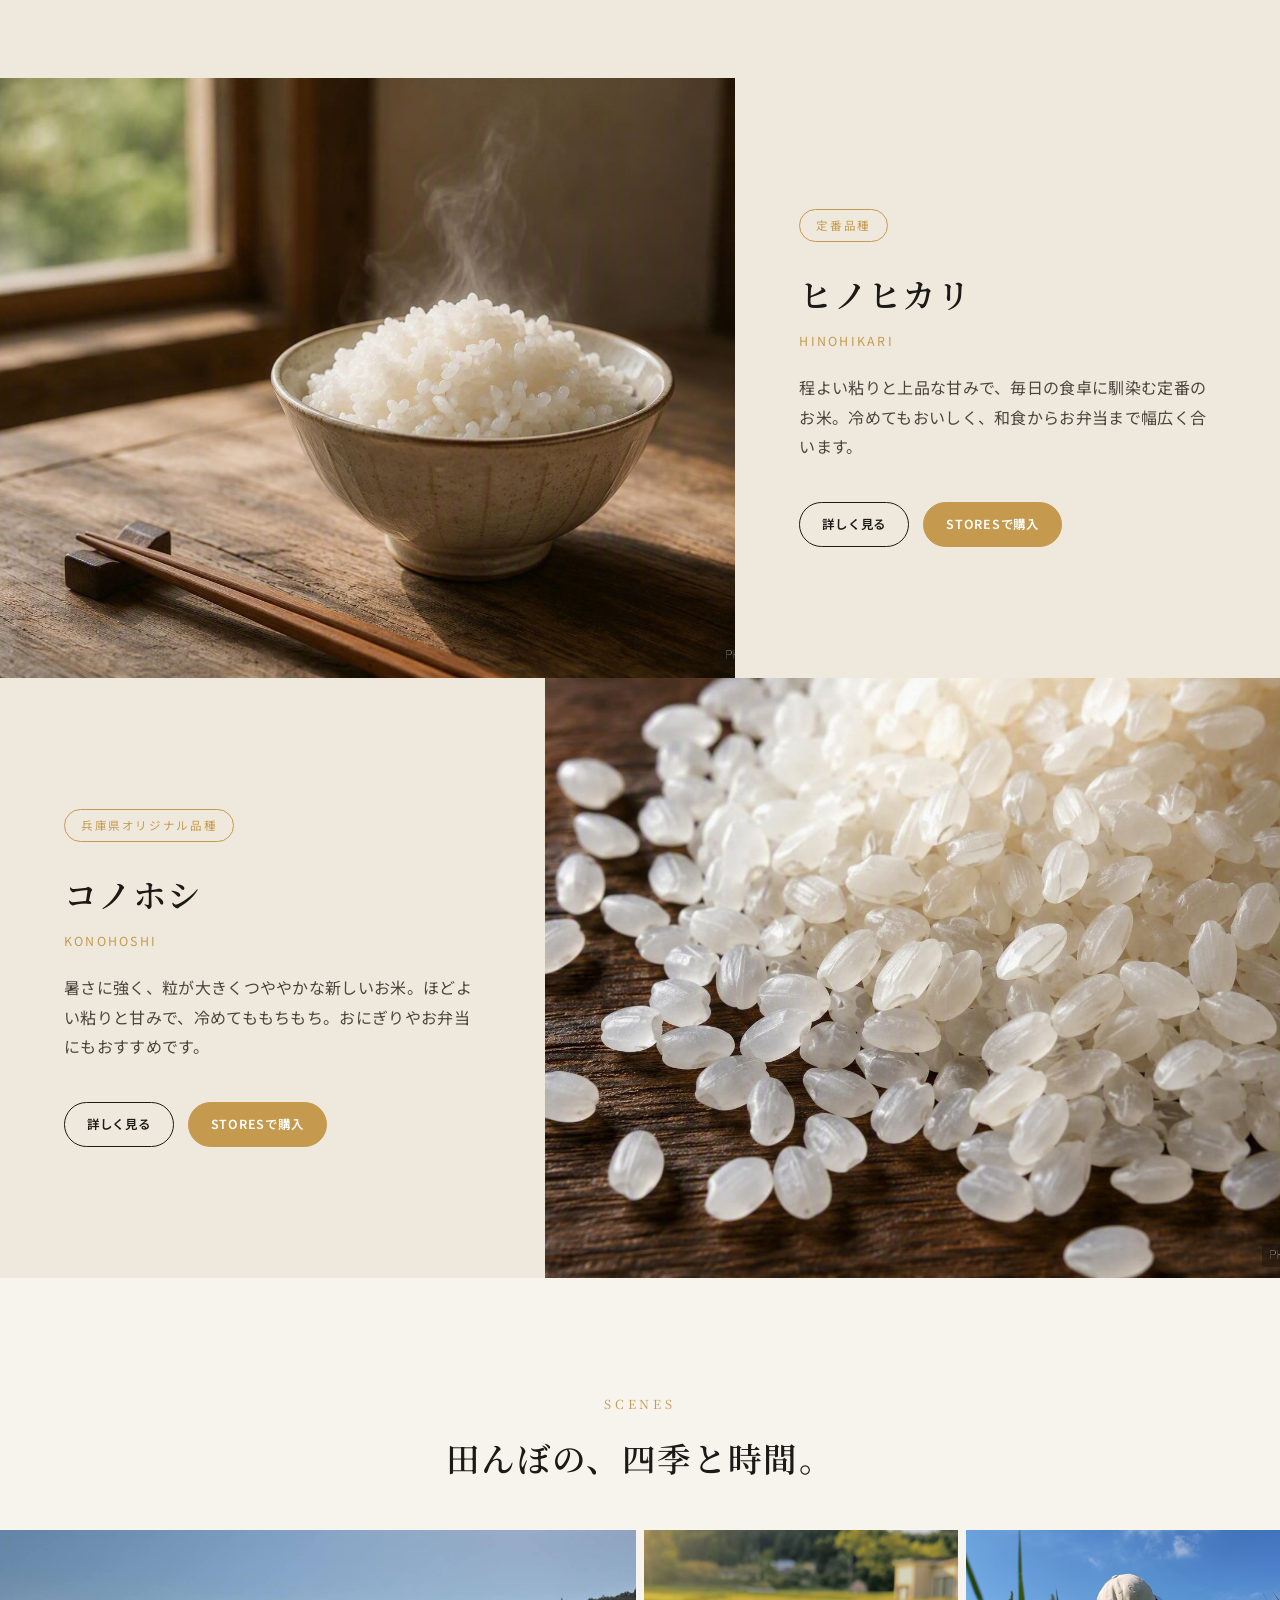
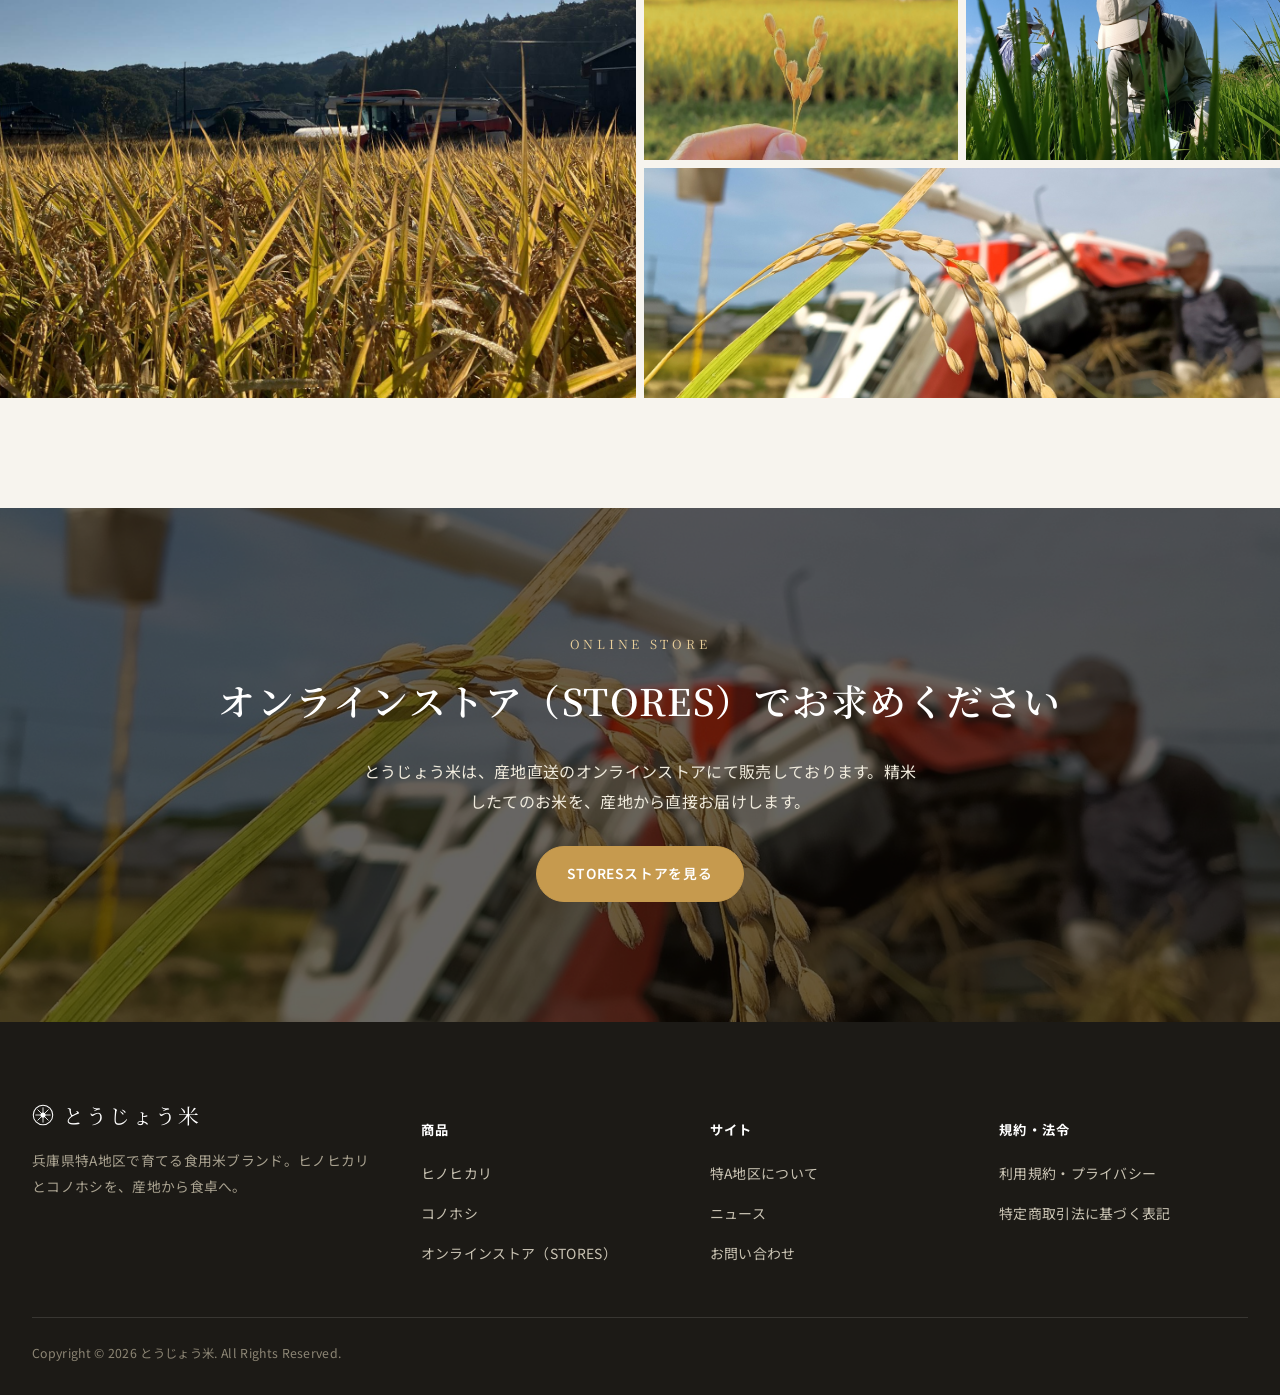
==== commit 443a95b1: "Update index.html" ====
--- a/index.html
+++ b/index.html
@@ -3,7 +3,7 @@
 <head>
 <meta charset="UTF-8">
 <meta name="viewport" content="width=device-width, initial-scale=1.0">
-<title>とうじょう米～山田錦特A地区の米農家が作ったお米～</title>
+<title>とうじょう米～山田錦特A地区の酒米農家が作ったお米～</title>
 <meta name="description" content="兵庫県・特A地区（三木市吉川町、加東市東条町・社町）で育てる食用米ブランド「とうじょう米」。ヒノヒカリとコノホシの2品種を、産地直送でお届けします。ご購入はオンラインストア（STORES）にて。">
 <link rel="preconnect" href="https://fonts.googleapis.com">
 <link href="https://fonts.googleapis.com/css2?family=Noto+Serif+JP:wght@500;600;700&family=Noto+Sans+JP:wght@400;500;700&display=swap" rel="stylesheet">
@@ -48,7 +48,7 @@
 <!-- ===== HERO ===== -->
 <section class="hero-full">
   <div class="hero-full__media"><img src="images/hero-main.jpg" alt="夕暮れの田んぼと農機（仮画像）"></div>
-  <div class="hero-full__vertical">最高峰の酒米を育てる、この土地で。</div>
+  <div class="hero-full__vertical">最高峰の酒米を育てるこの土地で。</div>
   <div class="hero-full__bottom">
     <p class="hero-full__tag">先人の知恵と最新の技術、毎年最善を更新する米作り。</p>
     <div class="hero-full__logo"><svg width="26" height="26" viewBox="0 0 26 26" fill="none" xmlns="http://www.w3.org/2000/svg"><circle cx="13" cy="13" r="11.5" stroke="currentColor" stroke-width="1.2"/><path d="M13 4V22M4 13H22M6.5 6.5L19.5 19.5M19.5 6.5L6.5 19.5" stroke="currentColor" stroke-width="1"/><circle cx="13" cy="13" r="3" fill="currentColor"/></svg><span>とうじょう米</span></div>
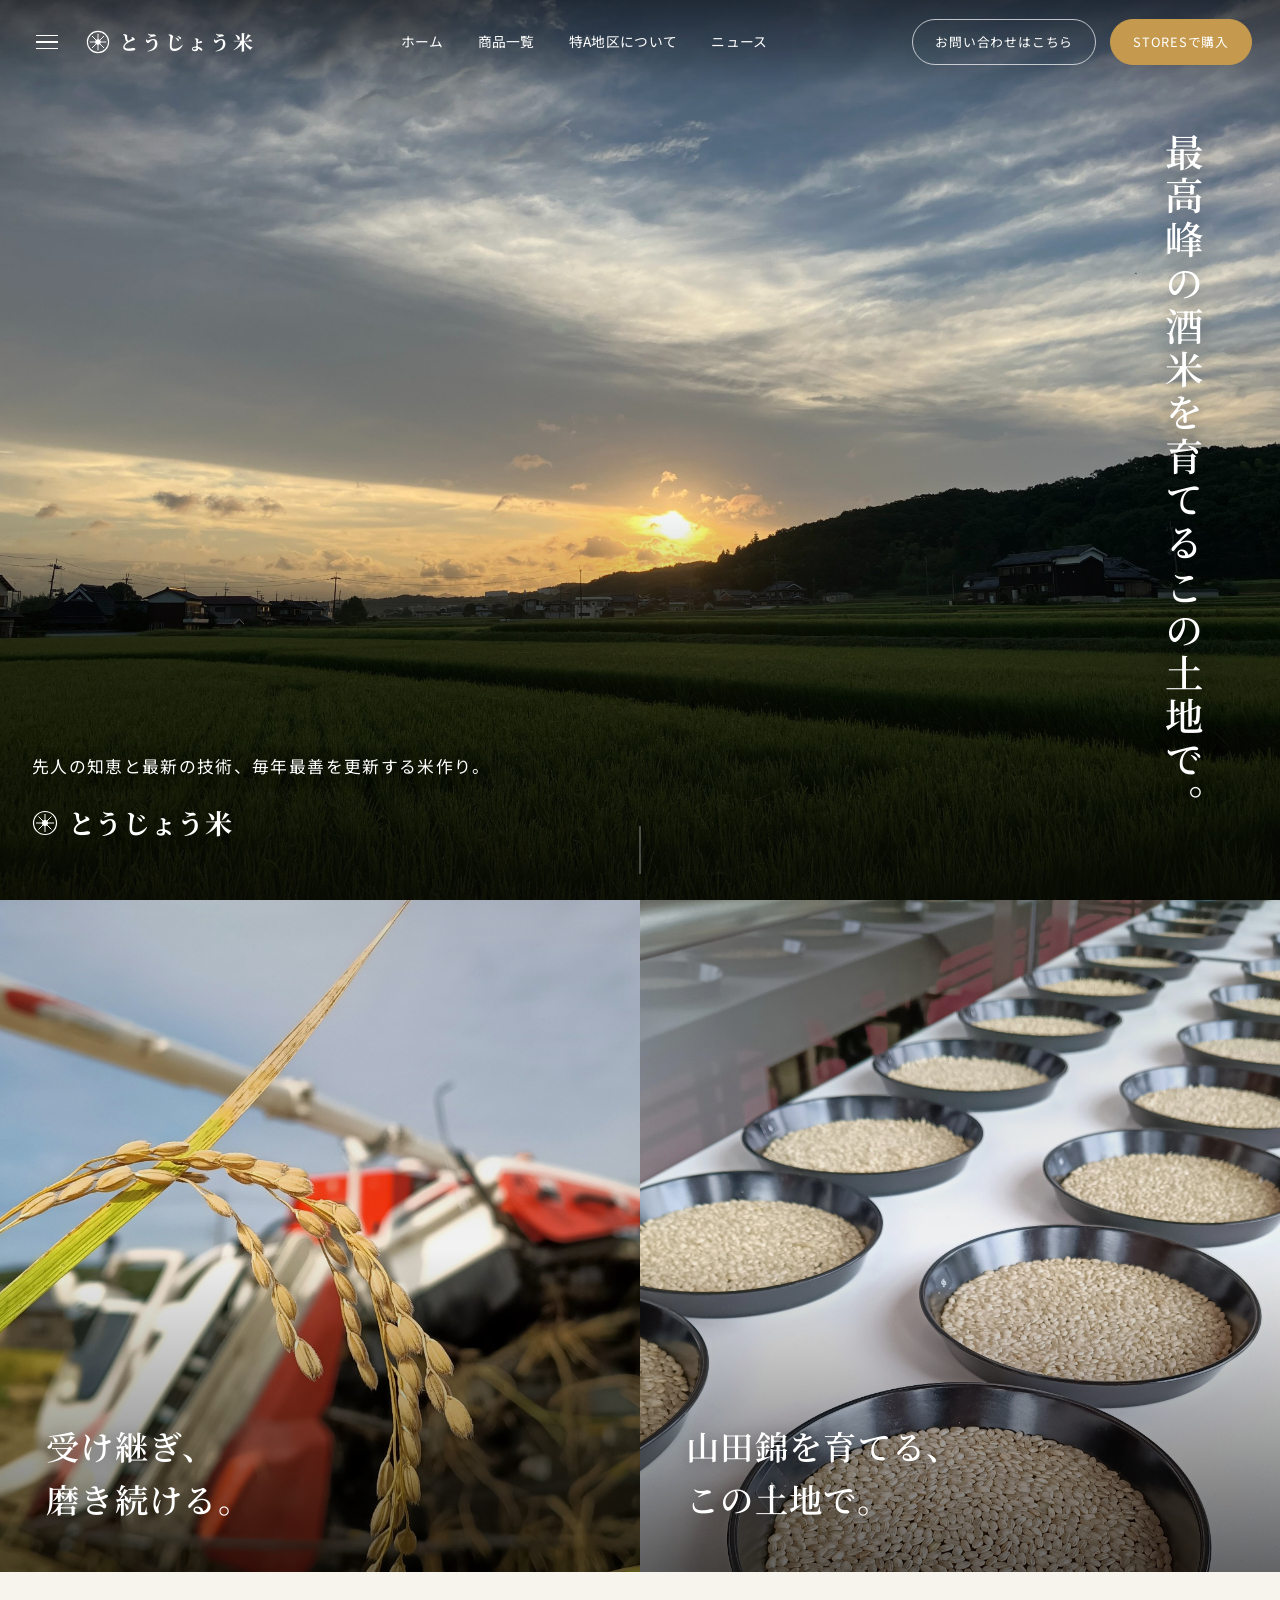
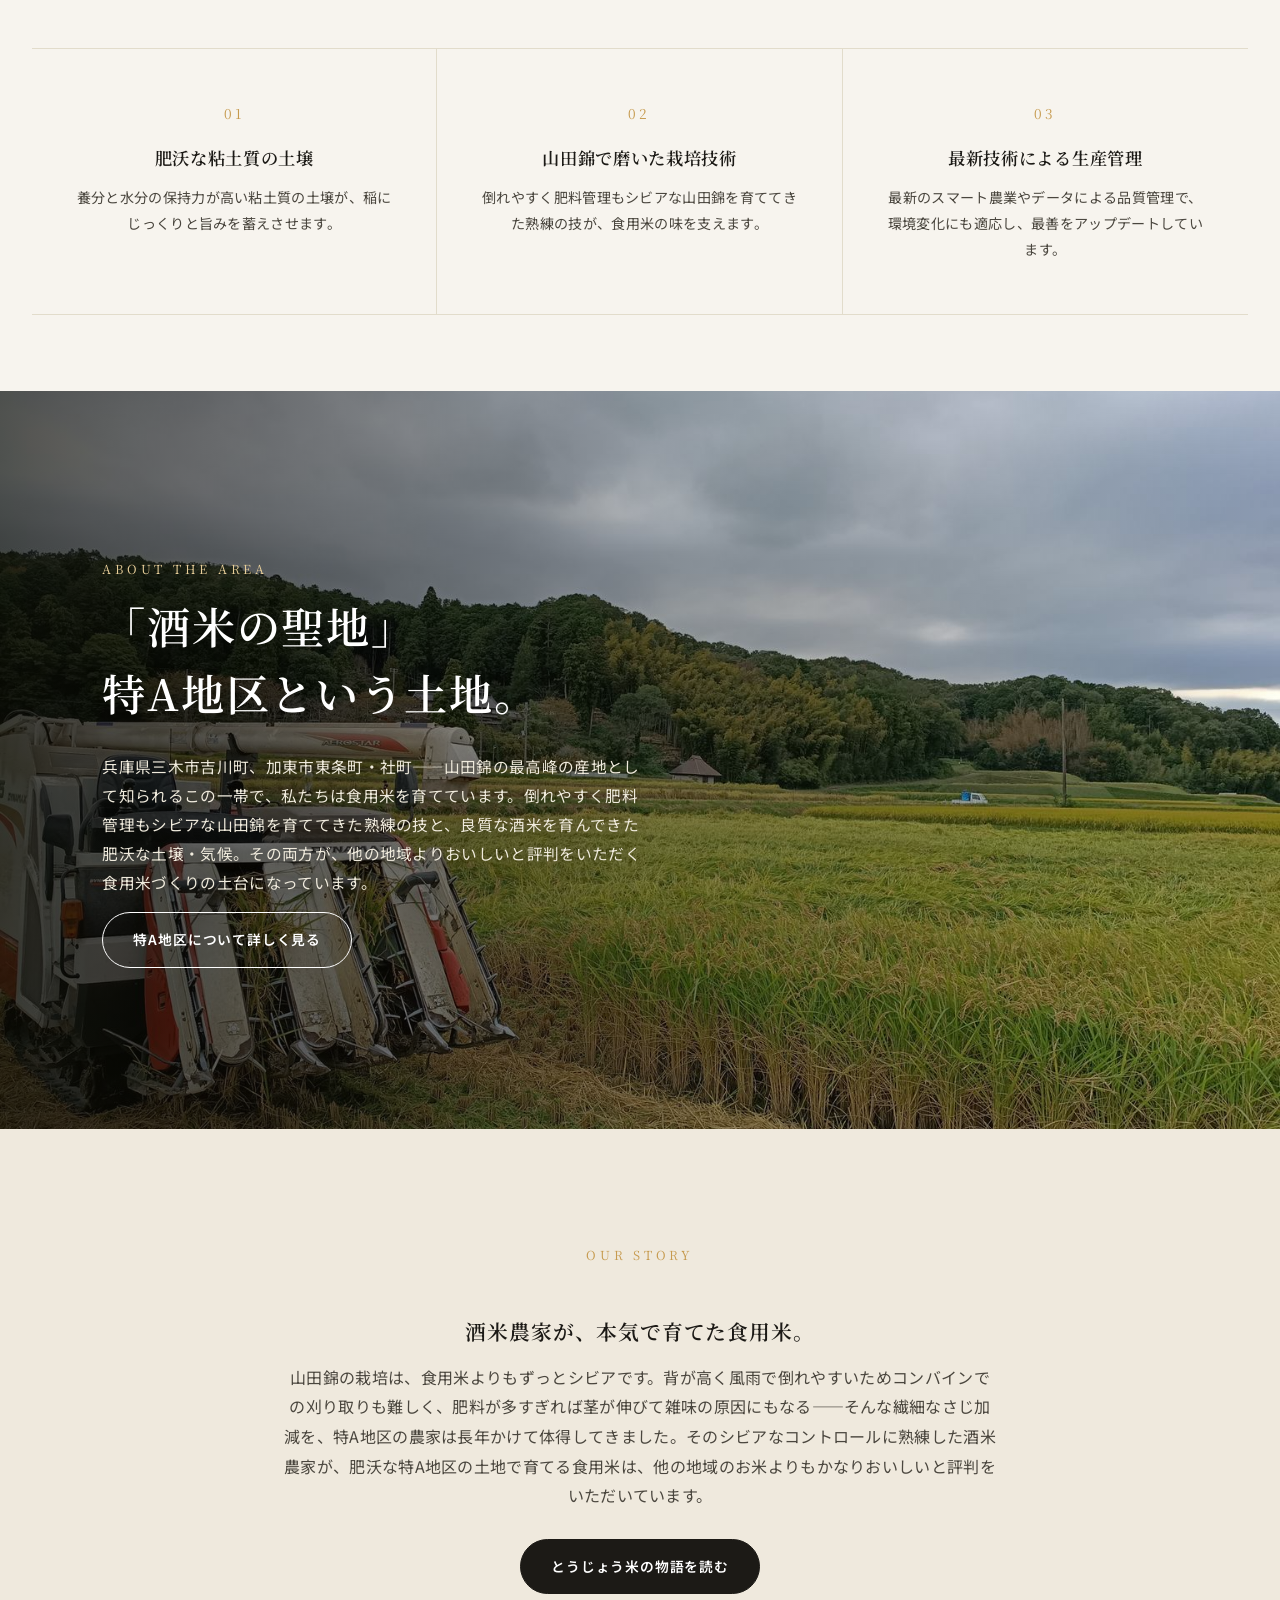
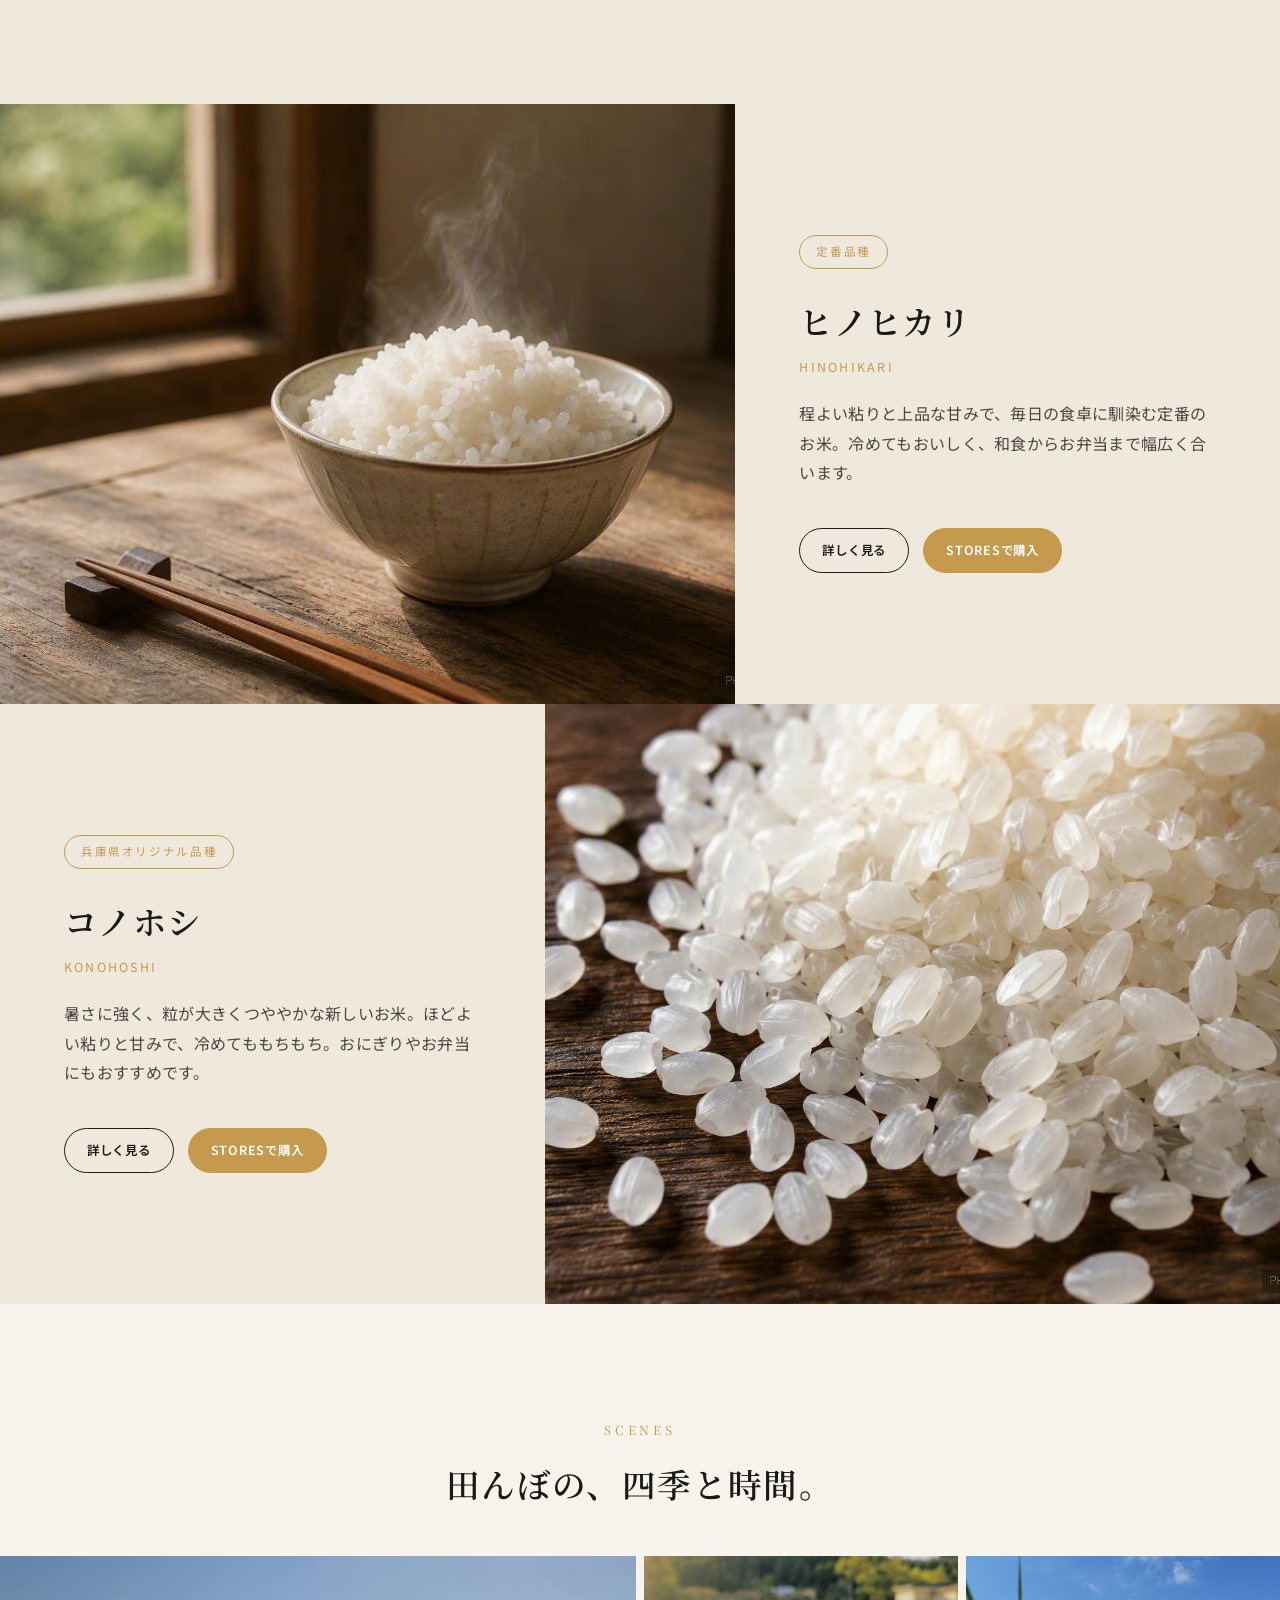
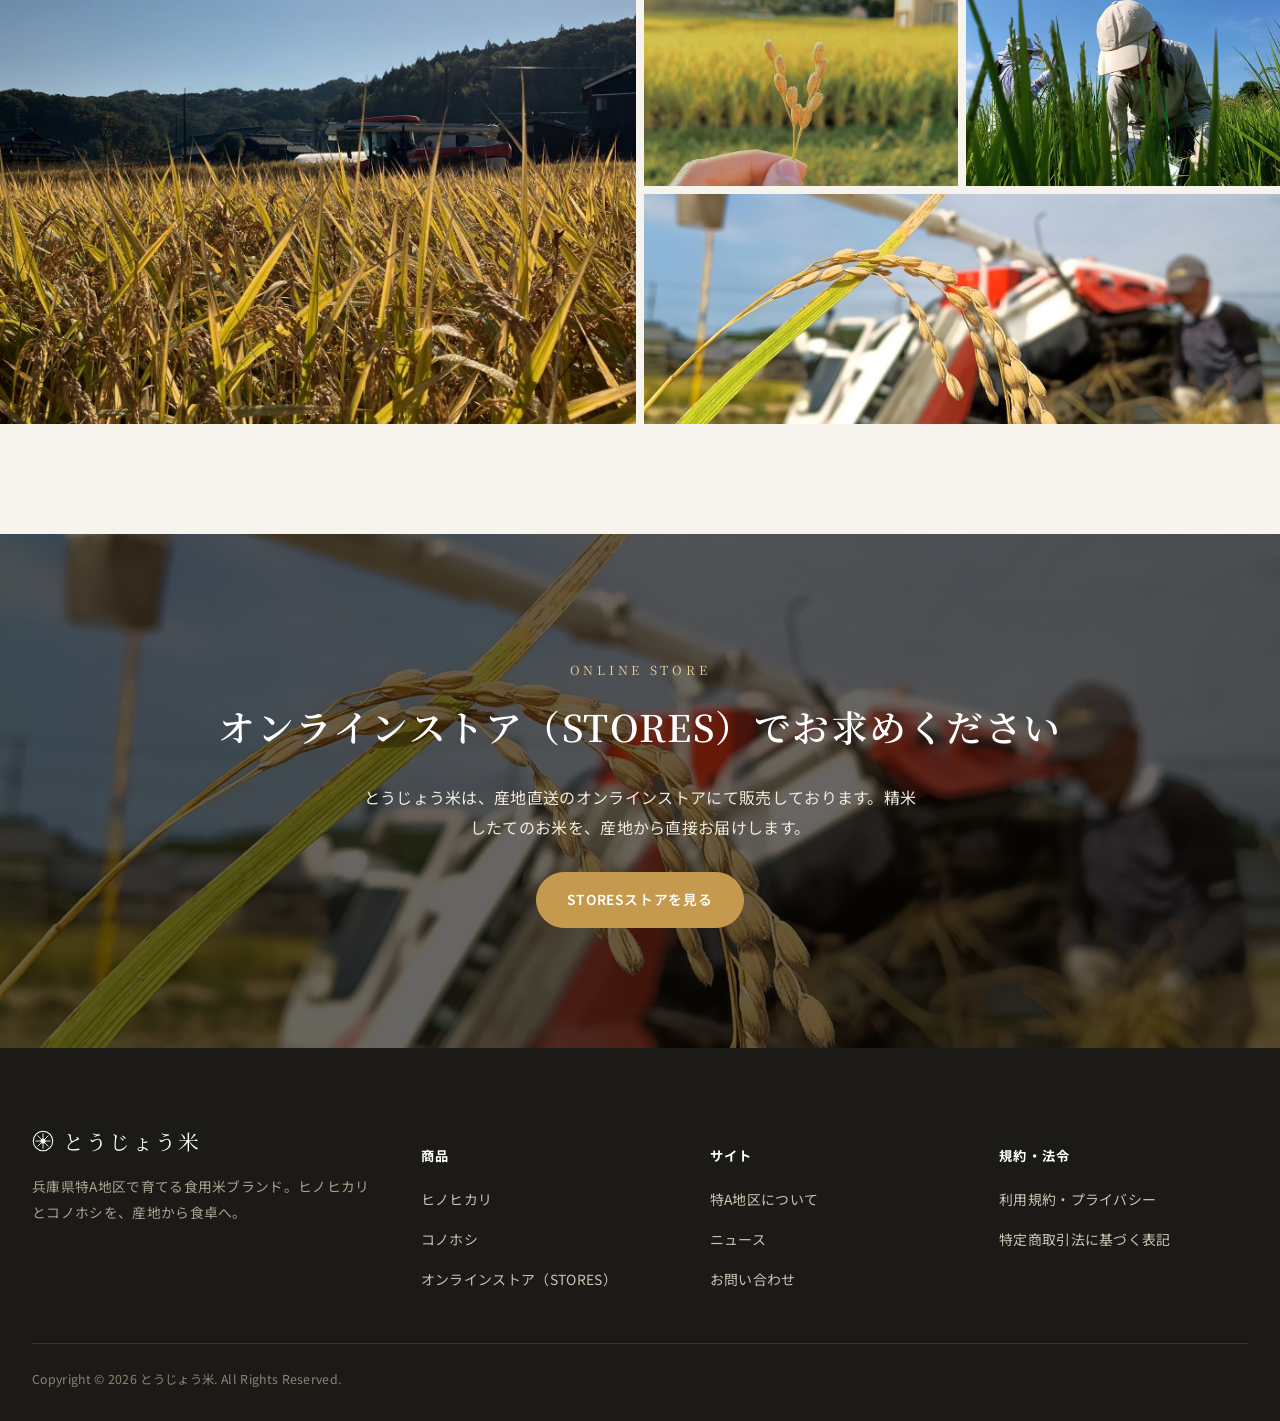
==== commit ec73161a: "Update index.html" ====
--- a/index.html
+++ b/index.html
@@ -79,13 +79,13 @@
       </div>
       <div class="feature-strip__item">
         <span class="feature-strip__num">02</span>
-        <h4>昼夜の大きな寒暖差</h4>
-        <p>日較差10℃以上ともいわれるこの土地の気候が、甘みと粒の張りを引き出します。</p>
+        <h4>山田錦で磨いた栽培技術</h4>
+        <p>倒れやすく肥料管理もシビアな山田錦を育ててきた熟練の技が、食用米の味を支えます。</p>
       </div>
       <div class="feature-strip__item">
         <span class="feature-strip__num">03</span>
-        <h4>山田錦で磨いた栽培技術</h4>
-        <p>倒れやすく肥料管理もシビアな山田錦を育ててきた熟練の技が、食用米の味を支えます。</p>
+        <h4>最新技術による生産管理</h4>
+        <p>最新のスマート農業やデータによる品質管理で、環境変化にも適応し、最善をアップデートしています。</p>
       </div>
     </div>
   </div>
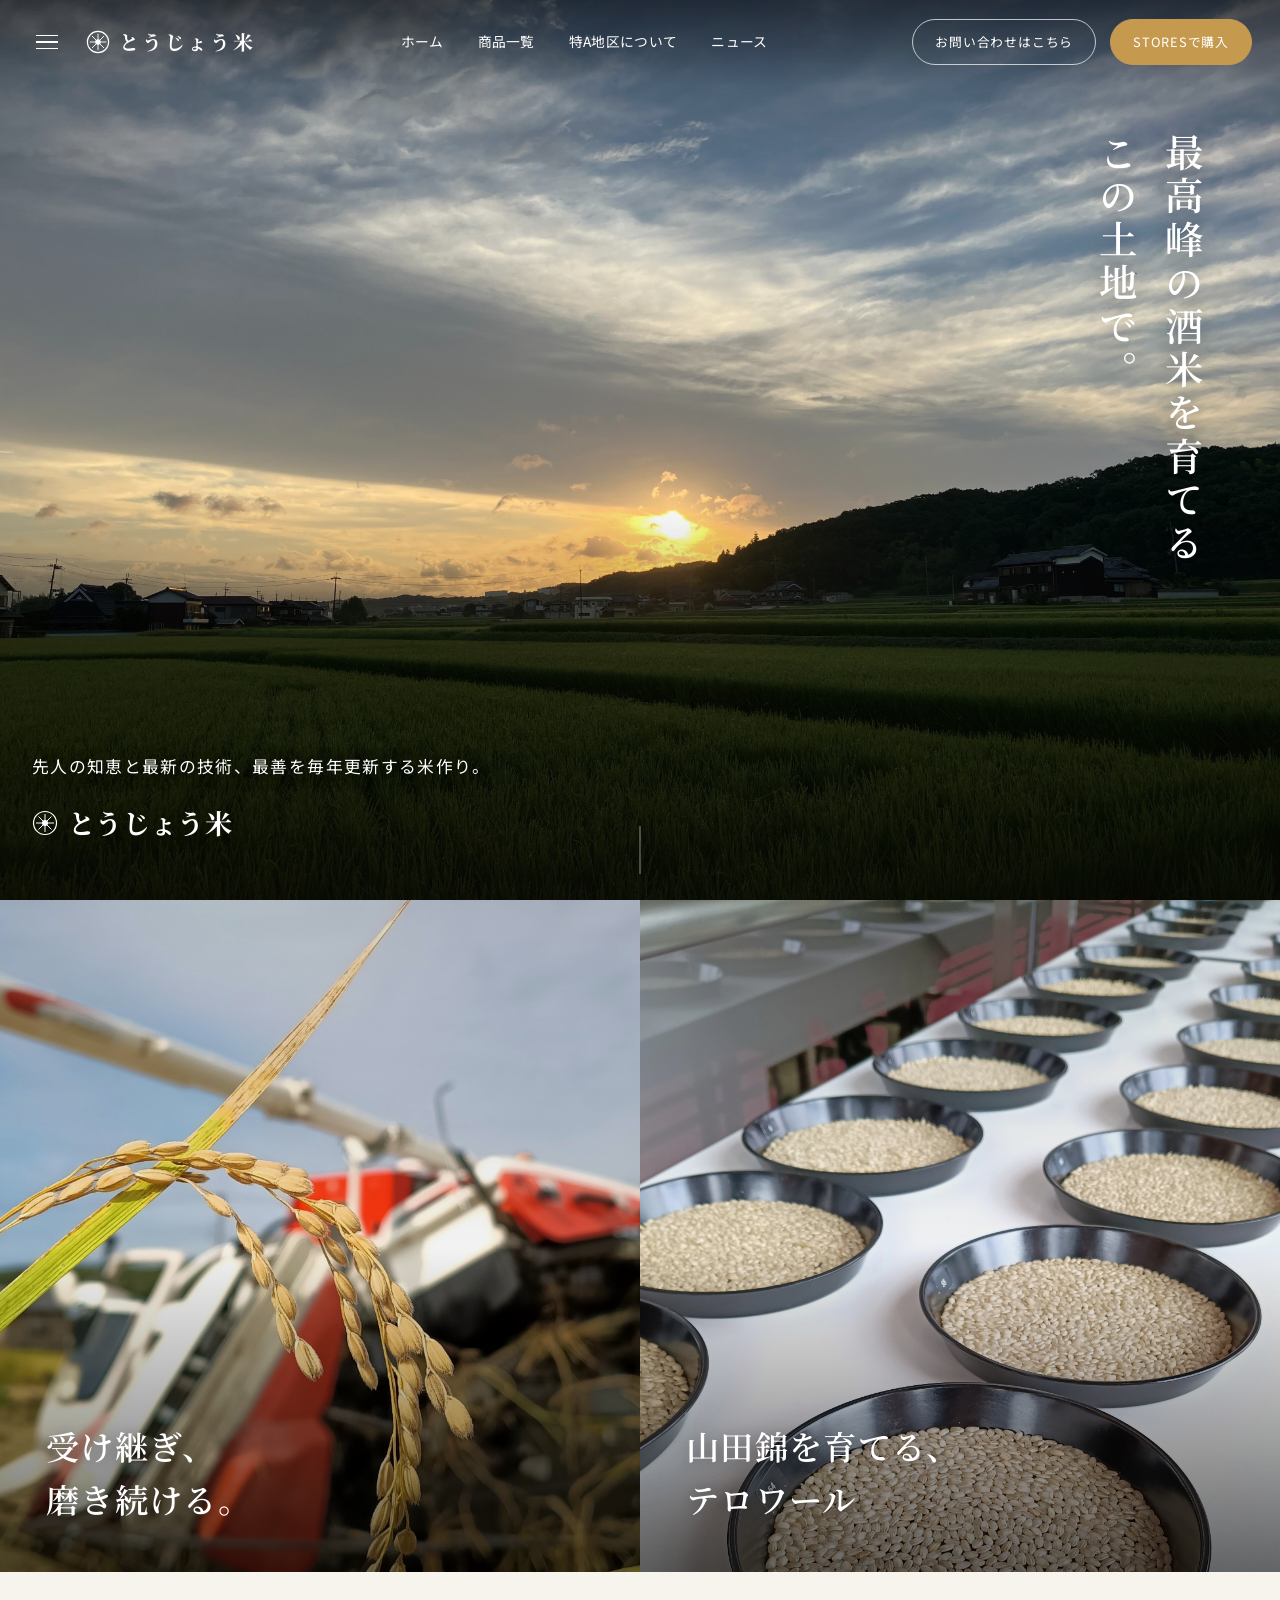
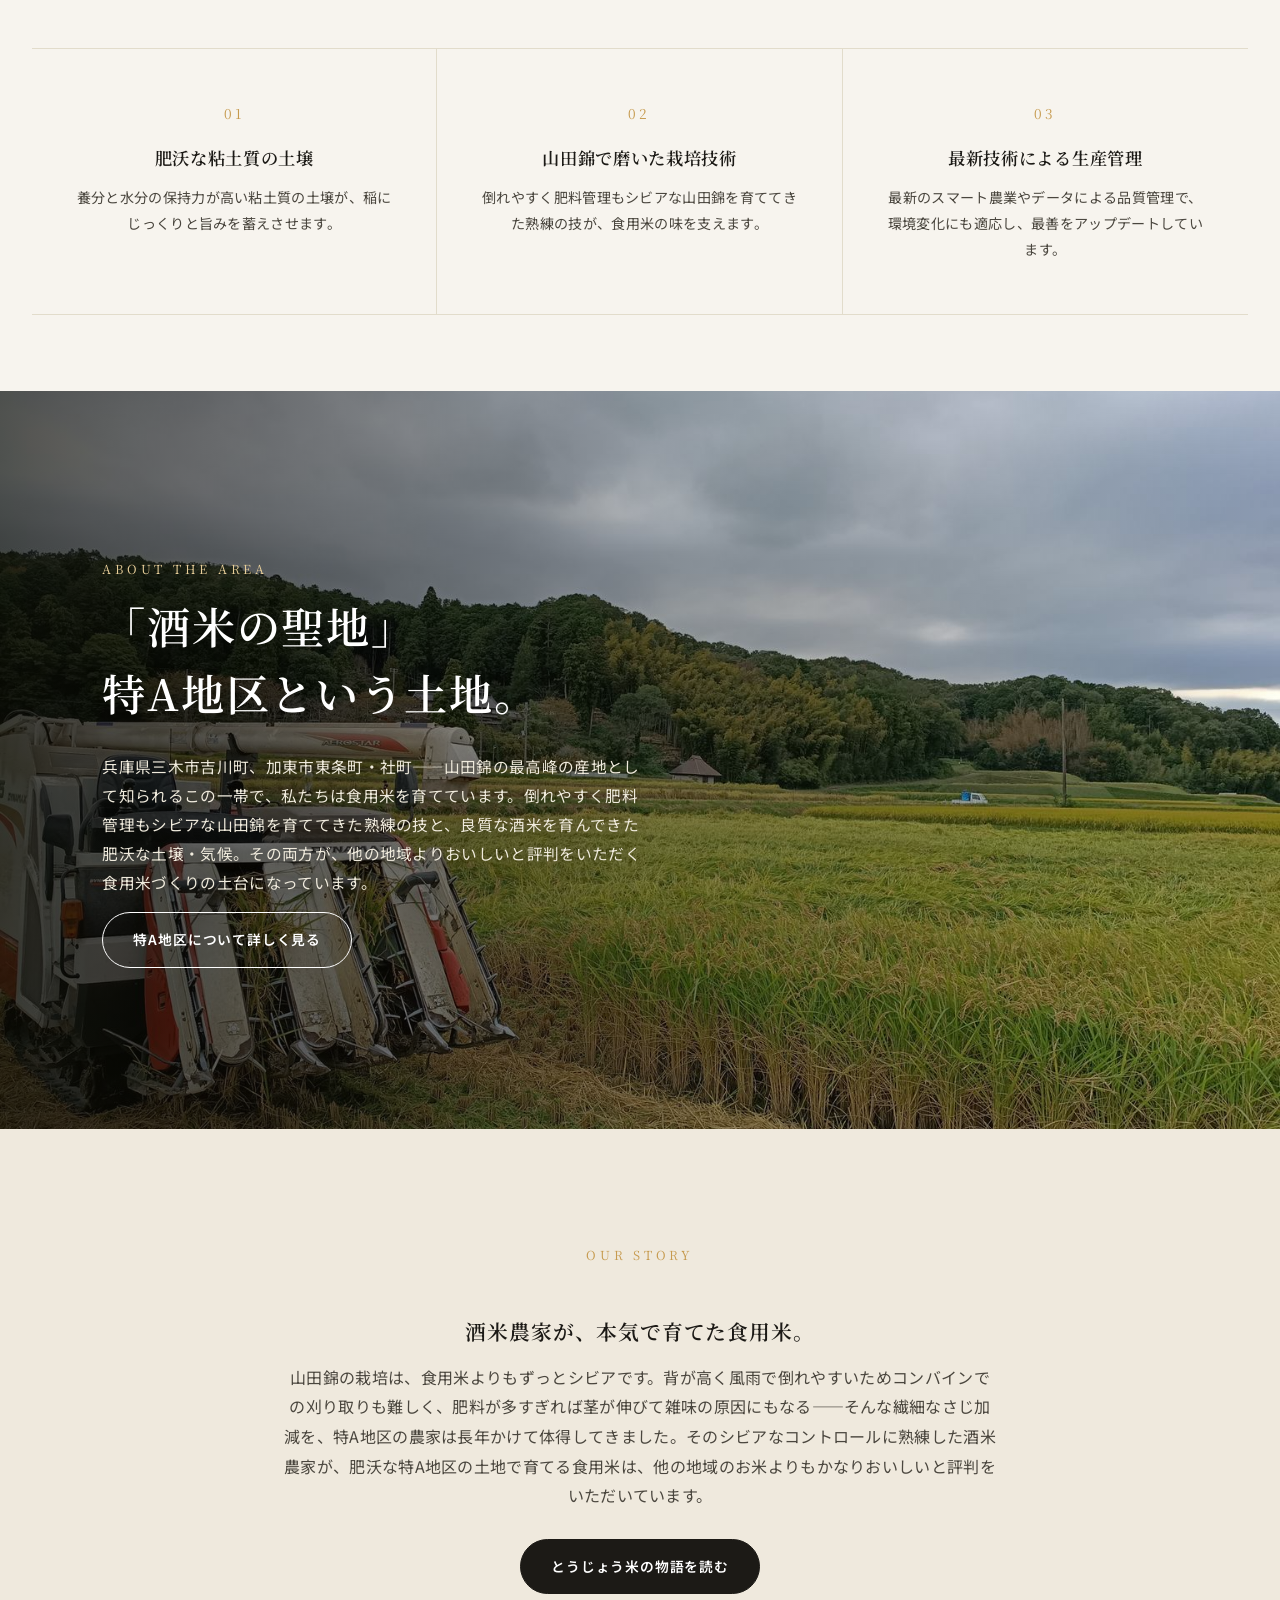
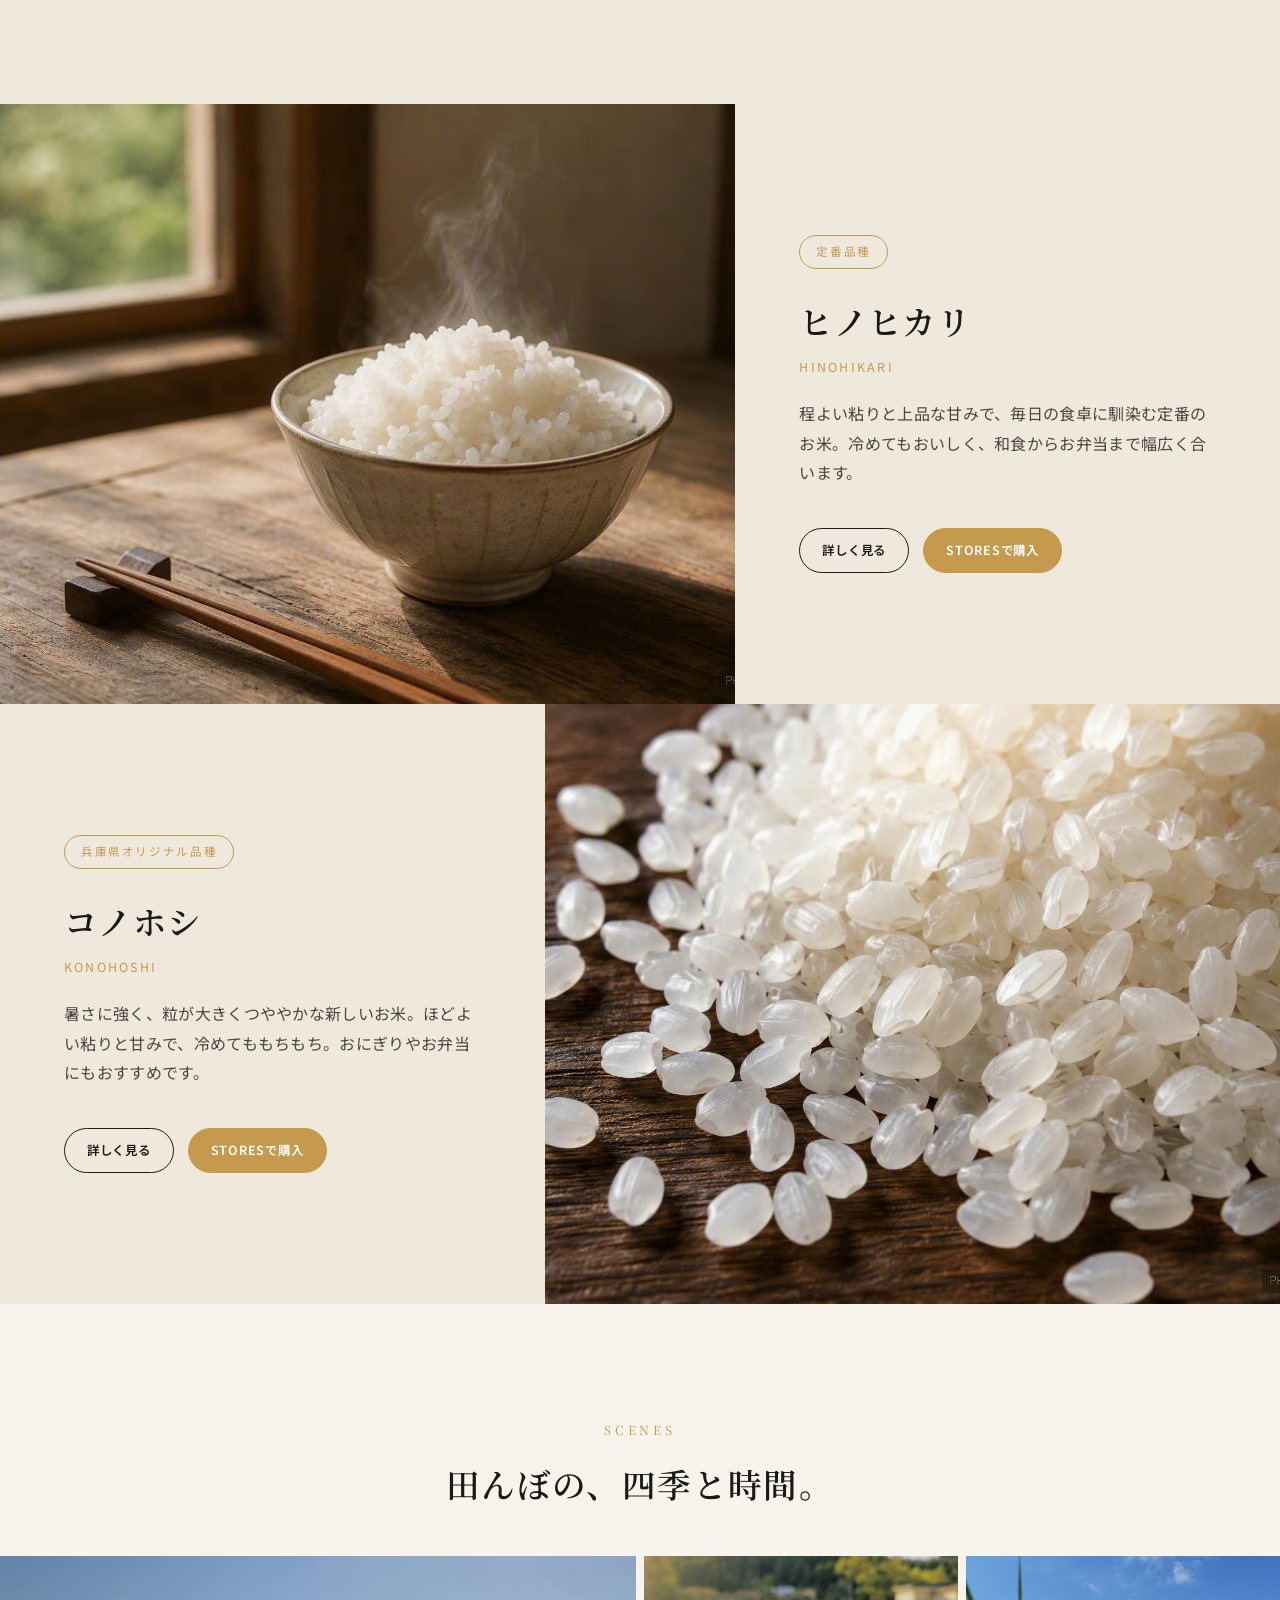
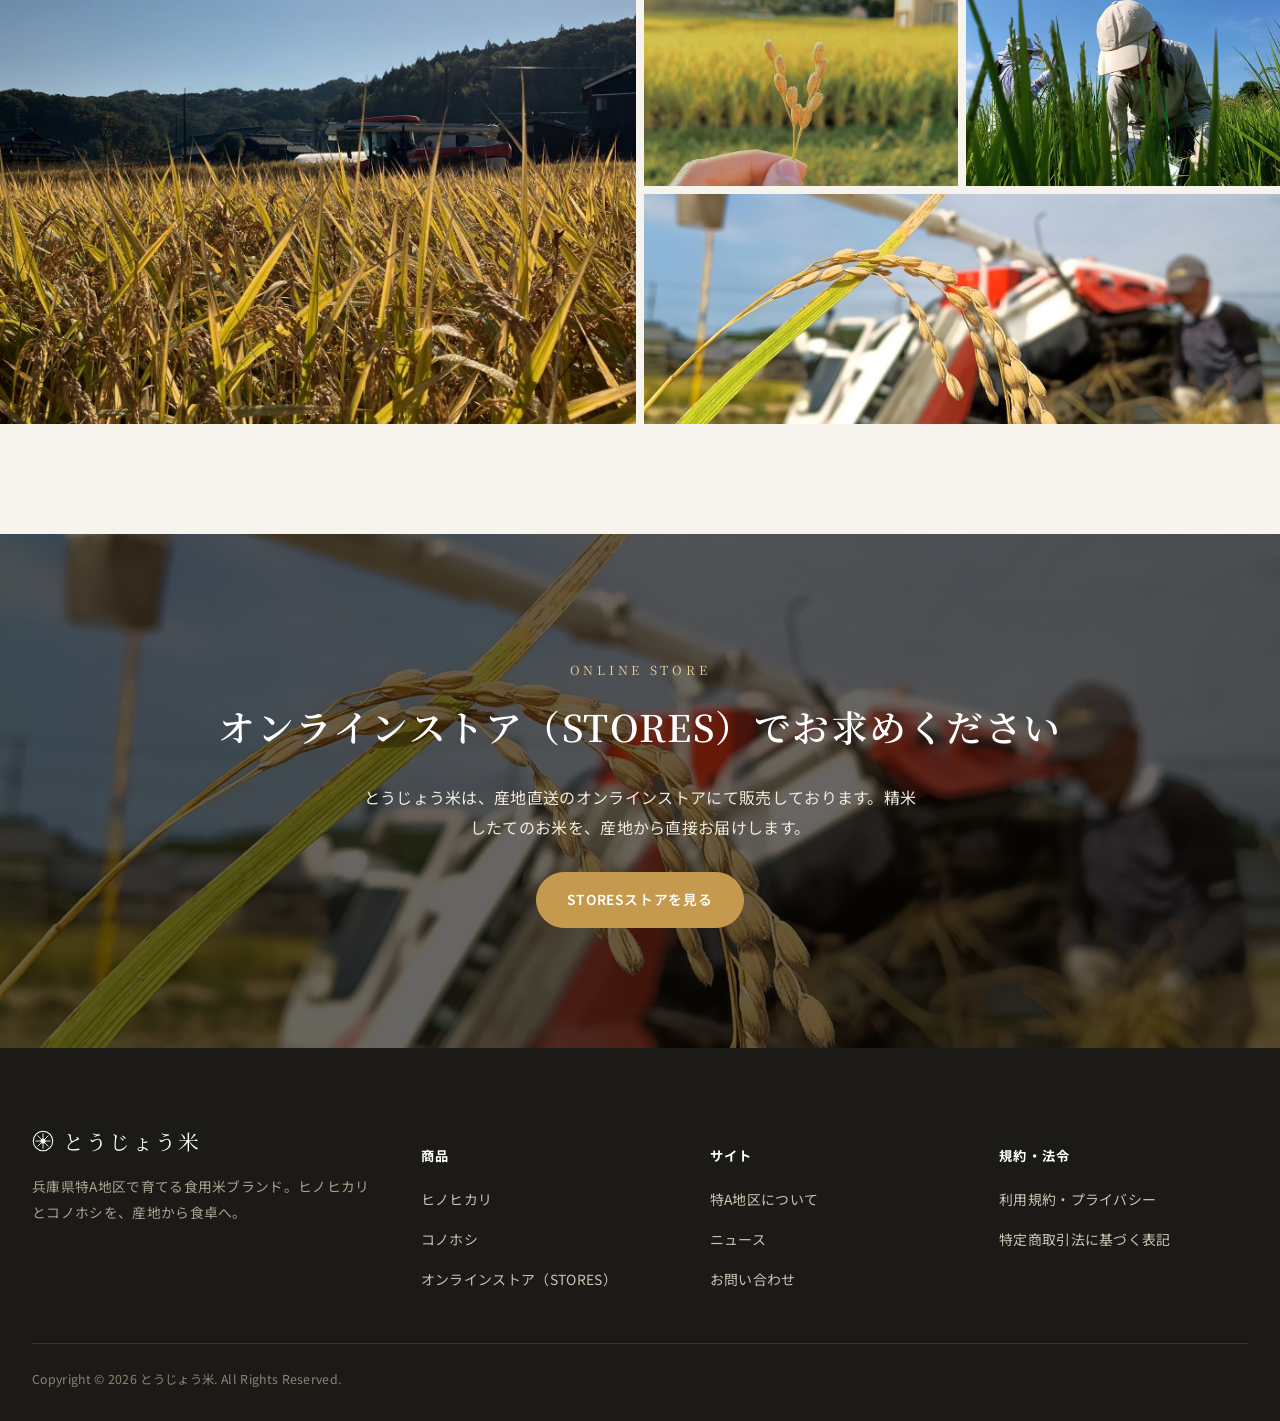
==== commit ca1cc840: "Update index.html" ====
--- a/index.html
+++ b/index.html
@@ -48,9 +48,9 @@
 <!-- ===== HERO ===== -->
 <section class="hero-full">
   <div class="hero-full__media"><img src="images/hero-main.jpg" alt="夕暮れの田んぼと農機（仮画像）"></div>
-  <div class="hero-full__vertical">最高峰の酒米を育てるこの土地で。</div>
+  <div class="hero-full__vertical">最高峰の酒米を育てる<br>この土地で。</div>
   <div class="hero-full__bottom">
-    <p class="hero-full__tag">先人の知恵と最新の技術、毎年最善を更新する米作り。</p>
+    <p class="hero-full__tag">先人の知恵と最新の技術、最善を毎年更新する米作り。</p>
     <div class="hero-full__logo"><svg width="26" height="26" viewBox="0 0 26 26" fill="none" xmlns="http://www.w3.org/2000/svg"><circle cx="13" cy="13" r="11.5" stroke="currentColor" stroke-width="1.2"/><path d="M13 4V22M4 13H22M6.5 6.5L19.5 19.5M19.5 6.5L6.5 19.5" stroke="currentColor" stroke-width="1"/><circle cx="13" cy="13" r="3" fill="currentColor"/></svg><span>とうじょう米</span></div>
   </div>
   <div class="scroll-cue"></div>
@@ -64,7 +64,7 @@
   </div>
   <div class="split-photo__cell">
     <img src="images/rice-ear-close.jpg" alt="稲穂と青空（仮画像）">
-    <div class="split-photo__text"><h3>山田錦を育てる、<br>この土地で。</h3></div>
+    <div class="split-photo__text"><h3>山田錦を育てる、<br>テロワール</h3></div>
   </div>
 </div>
 
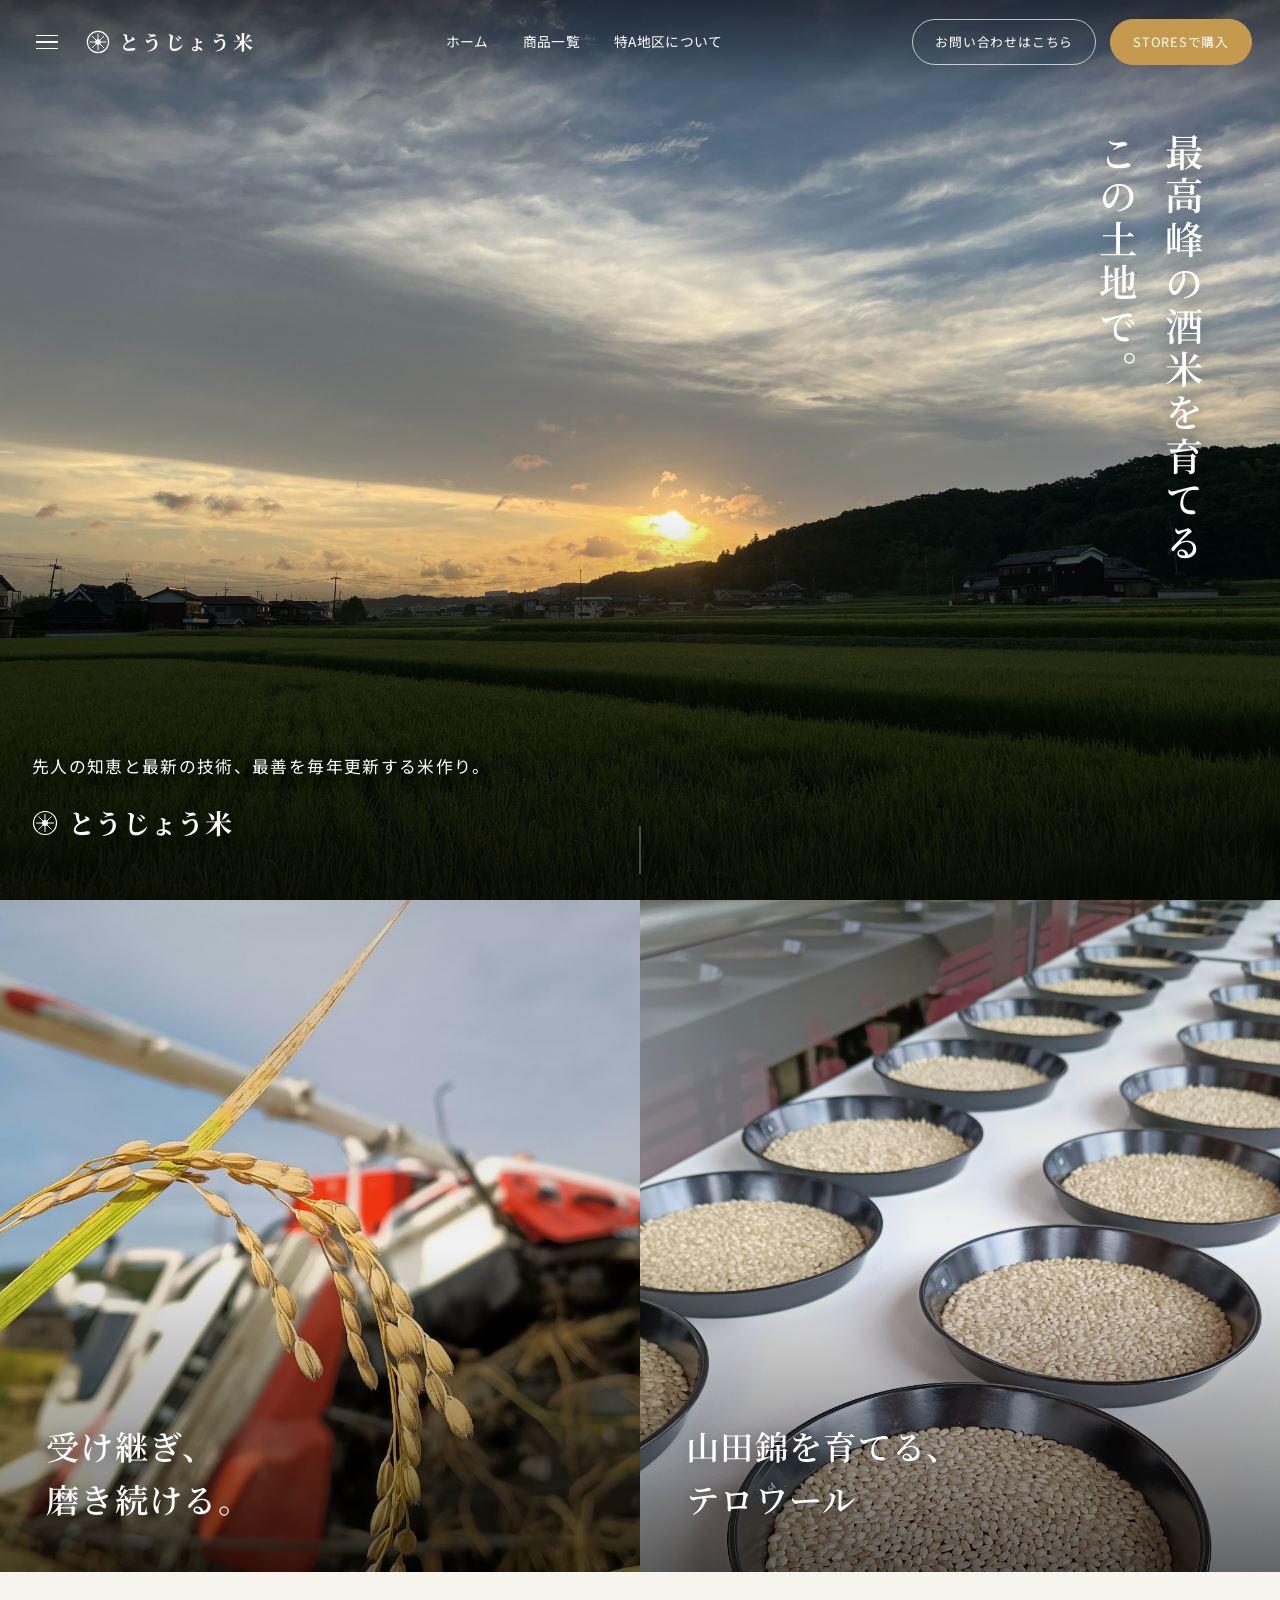
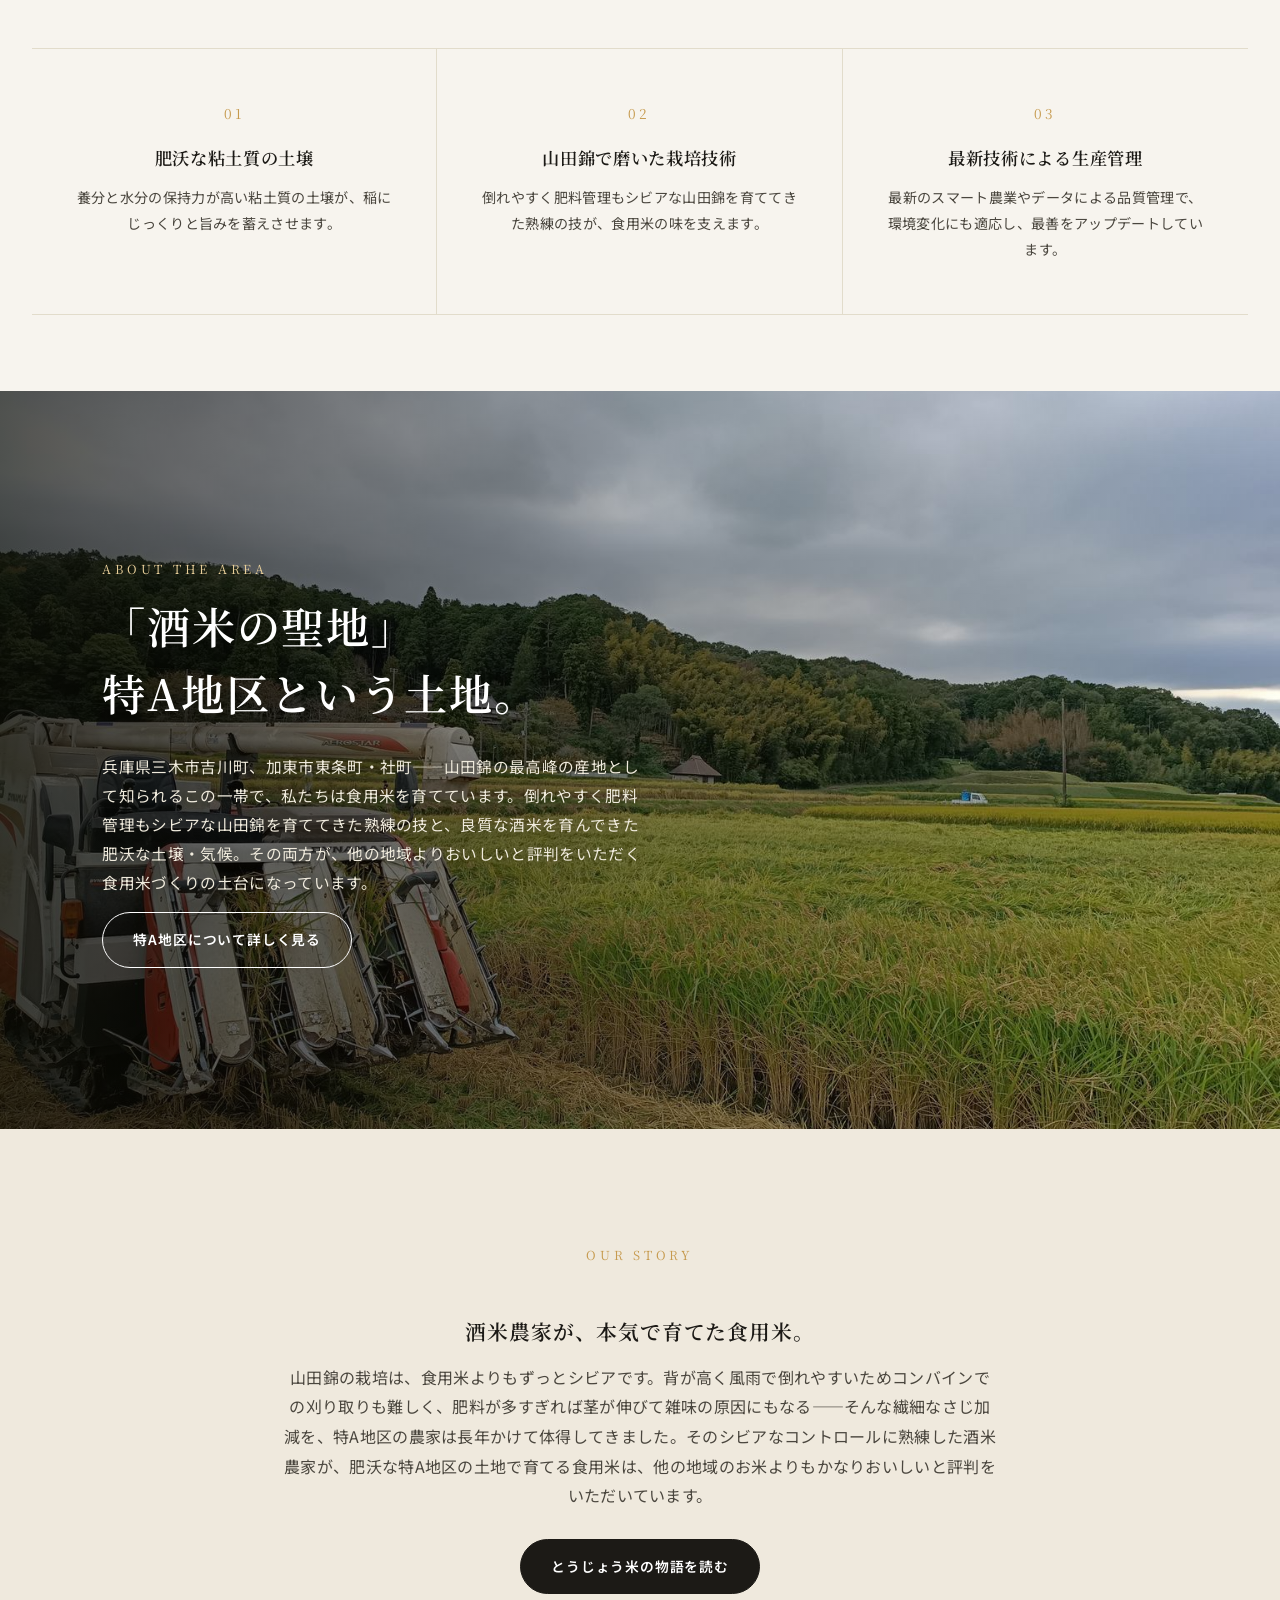
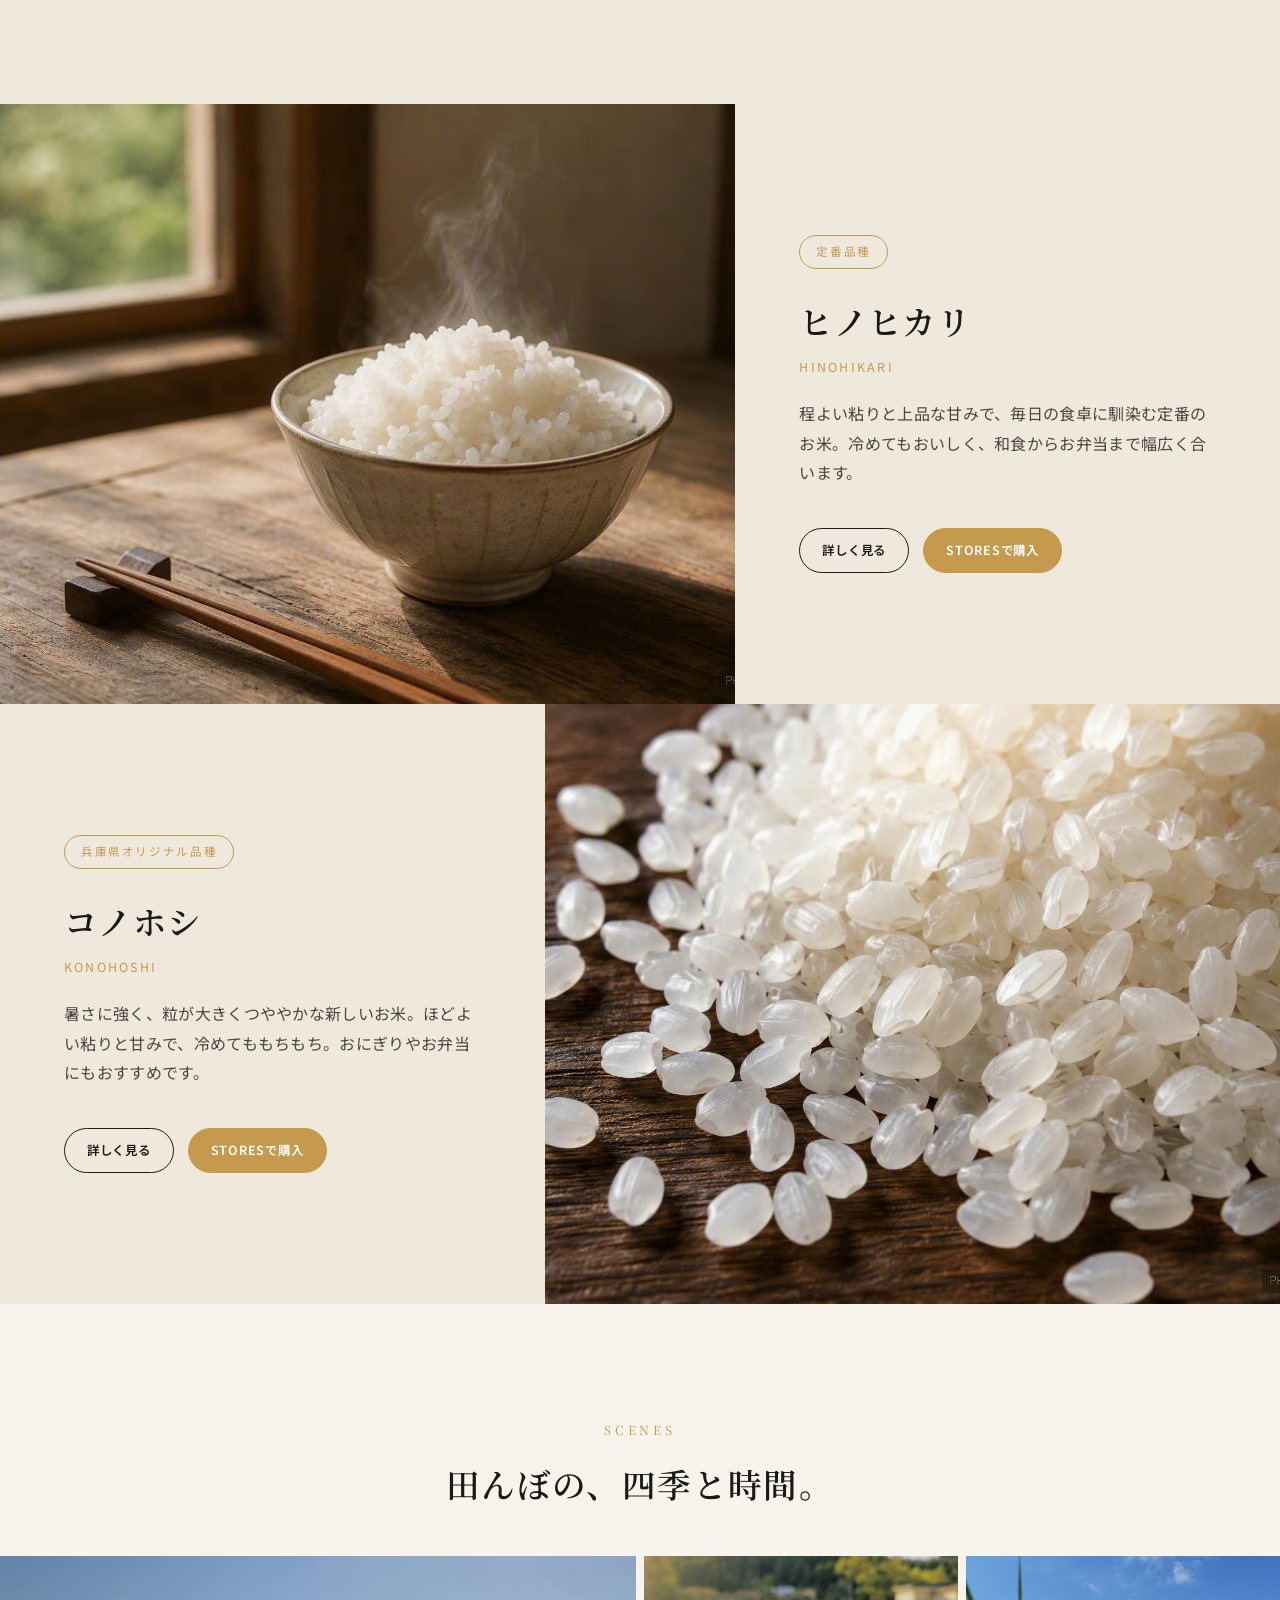
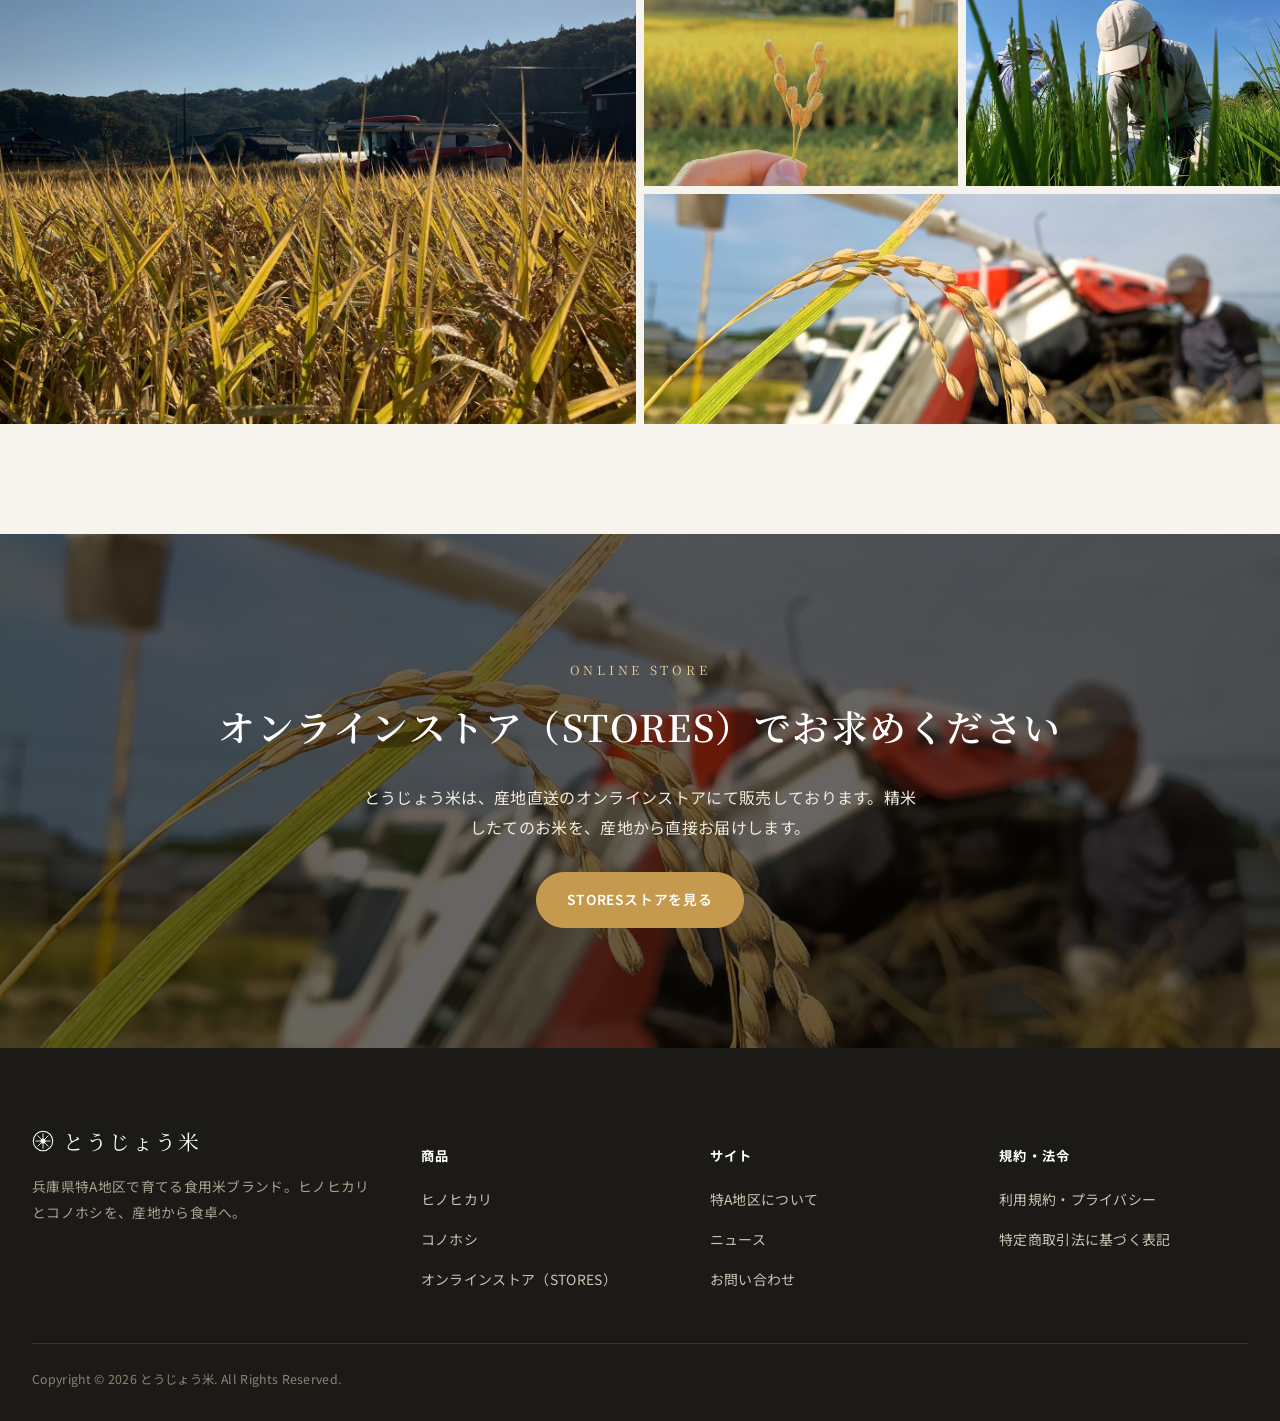
==== commit bb8a588c: "Update index.html" ====
--- a/index.html
+++ b/index.html
@@ -23,7 +23,6 @@
       <a href="index.html" class="navlink">ホーム</a>
       <a href="products.html" class="navlink">商品一覧</a>
       <a href="about.html" class="navlink">特A地区について</a>
-      <a href="news.html" class="navlink">ニュース</a>
     </nav>
     <div class="header-right">
       <a href="contact.html" class="pill-btn">お問い合わせはこちら</a>
@@ -40,7 +39,6 @@
   <a href="index.html">ホーム</a>
   <a href="products.html">商品一覧</a>
   <a href="about.html">特A地区について</a>
-  <a href="news.html">ニュース</a>
   <a href="contact.html">お問い合わせ</a>
   <a href="https://tayui-kome.stores.jp/" target="_blank" rel="noopener">STORESで購入</a>
 </div>
@@ -162,34 +160,6 @@
   </div>
 </section>
   
-<!--NEWS
-<section class="section--tight section--soft">
-  <div class="container">
-    <div class="section-head">
-      <span class="eyebrow">News</span>
-      <h2>お知らせ</h2>
-    </div>
-    <div class="news-list">
-      <div class="news-item">
-        <time>2026.09.01</time><span class="news-tag">予約</span>
-        <p>2026年産 新米の予約受付を開始しました。ヒノヒカリ・コノホシともにオンラインストア（STORES）にてご予約いただけます。</p>
-      </div>
-      <div class="news-item">
-        <time>2026.08.10</time><span class="news-tag">入荷</span>
-        <p>コノホシの精米が完了し、オンラインストアに入荷しました。</p>
-      </div>
-      <div class="news-item">
-        <time>2026.07.20</time><span class="news-tag">お知らせ</span>
-        <p>公式ウェブサイトをリニューアルしました。今後ともとうじょう米をよろしくお願いいたします。</p>
-      </div>
-    </div>
-    <div style="text-align:center;margin-top:40px;">
-      <a href="news.html" class="btn btn--outline btn--sm">お知らせ一覧を見る</a>
-    </div>
-  </div>
-</section>
--->
-  
 <!-- ===== CTA ===== -->
 <section class="cta-photo">
   <img src="images/harvest-combine.jpg" alt="稲刈りの夕暮れ（仮画像）">
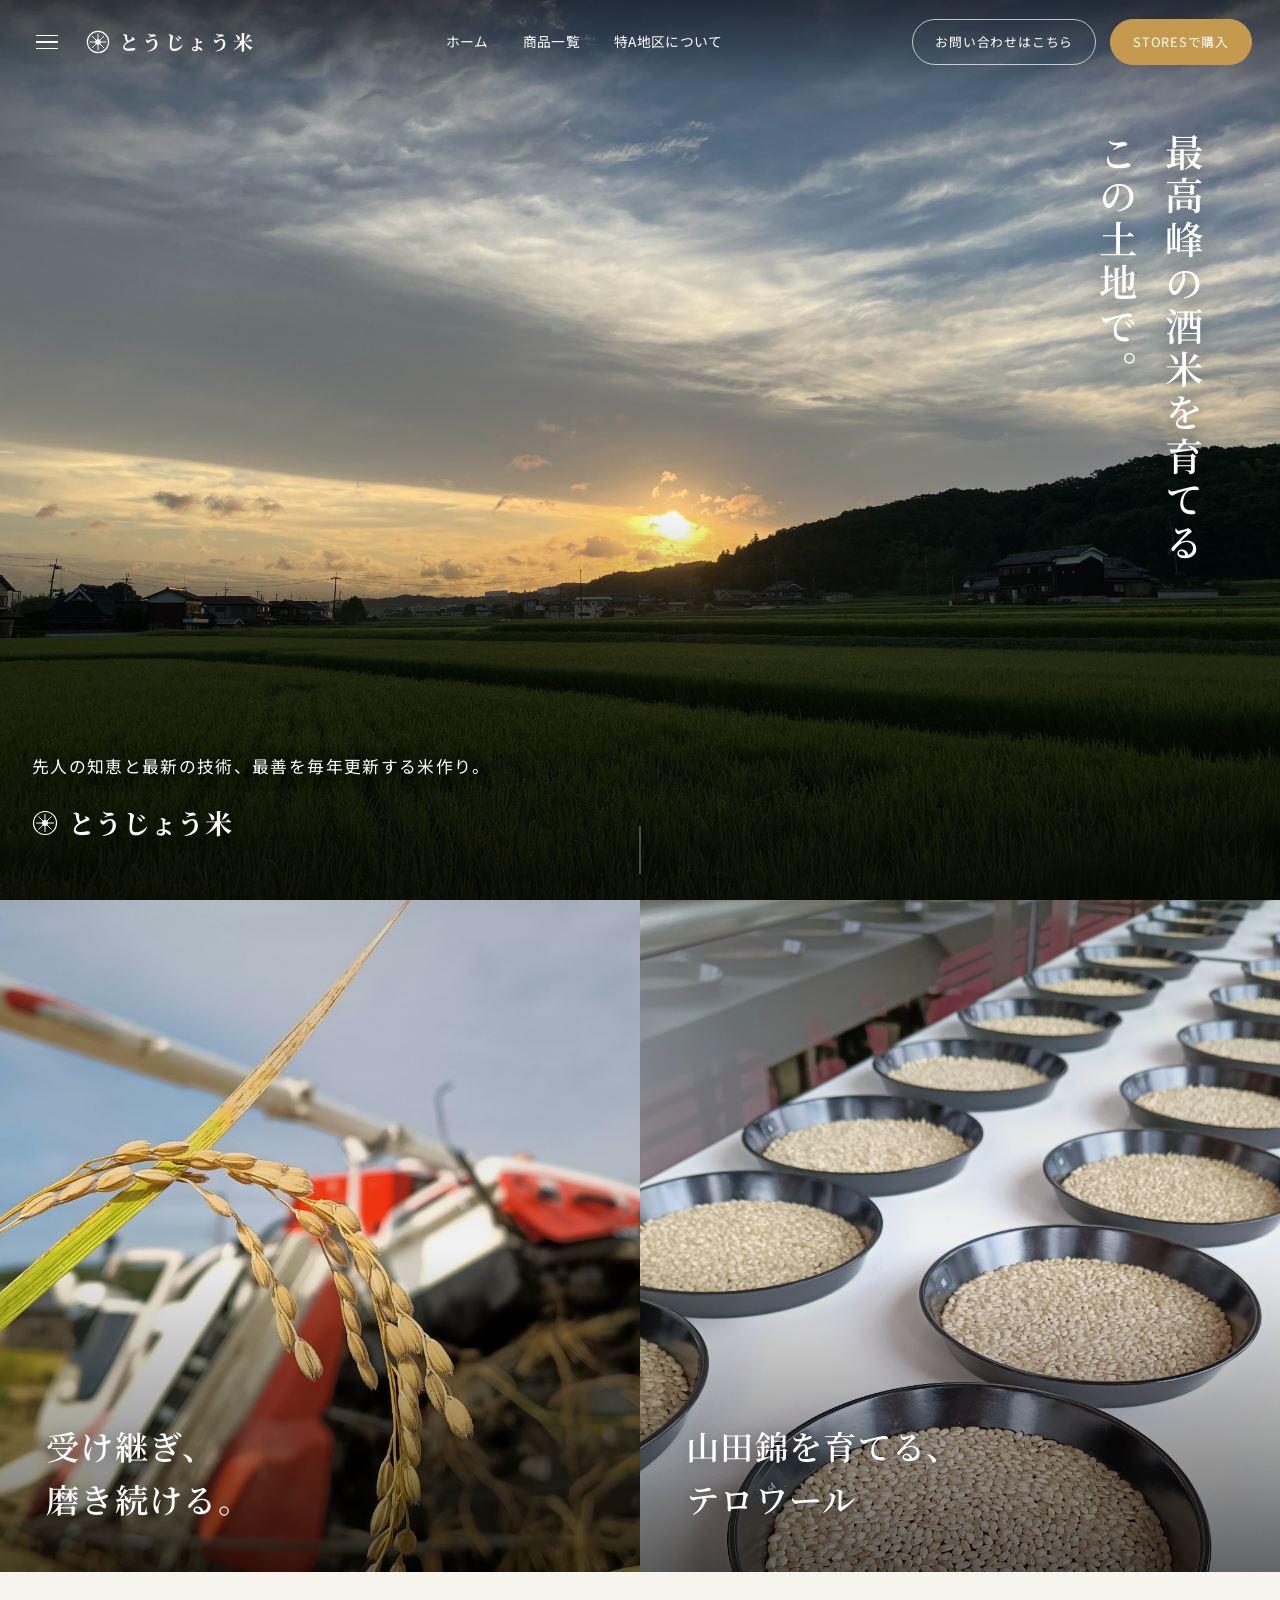
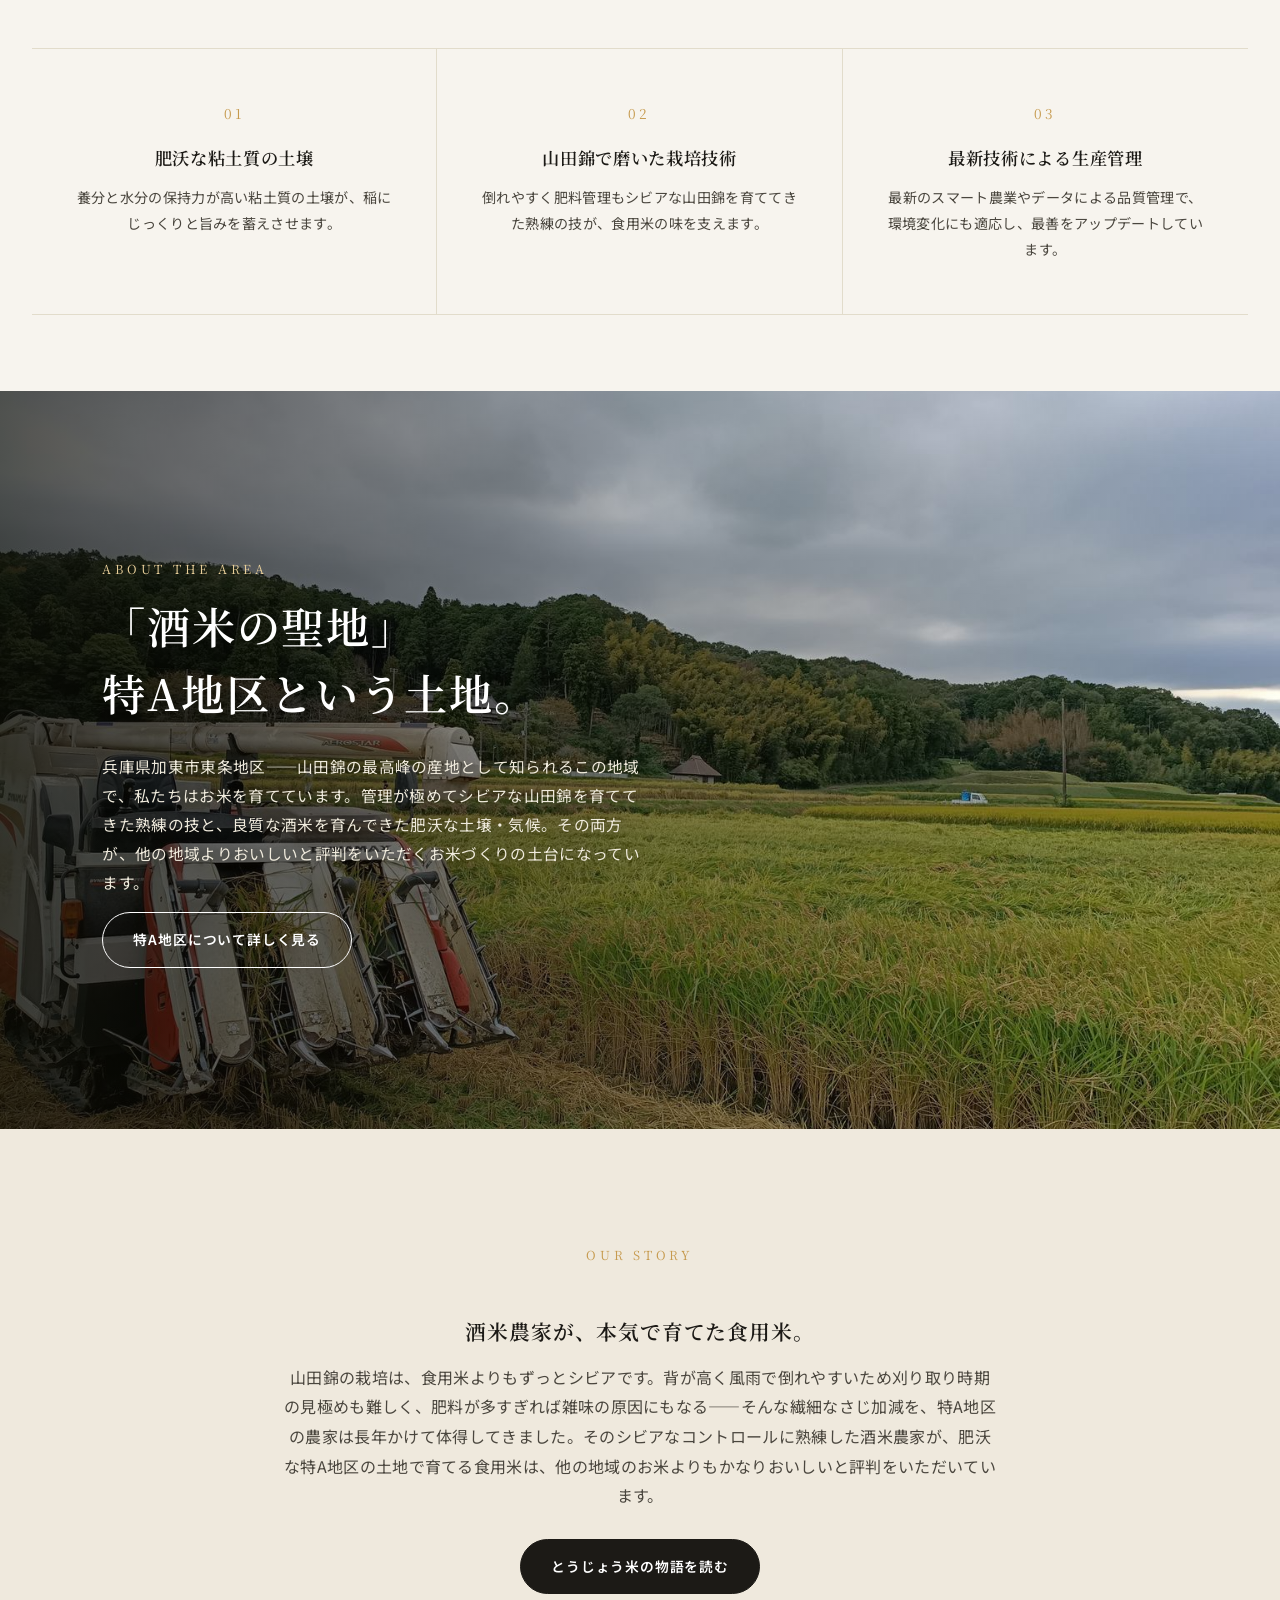
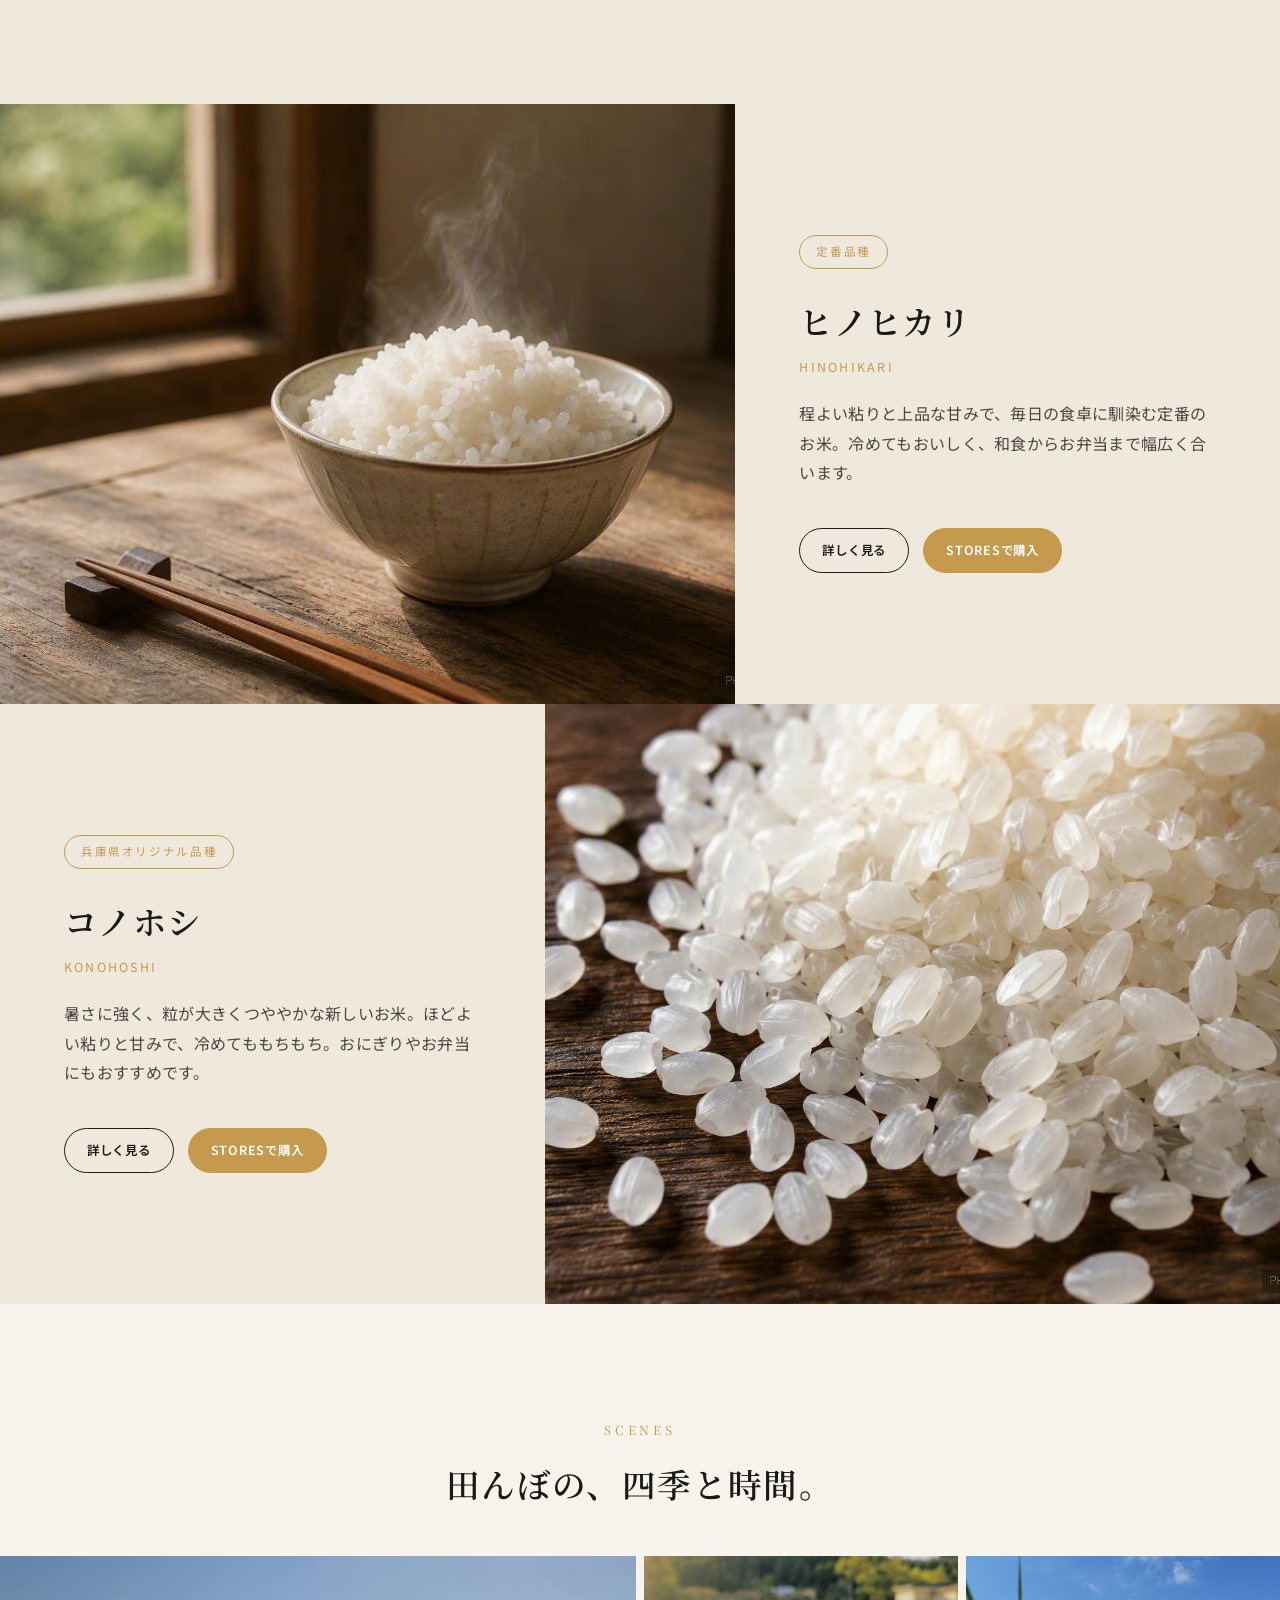
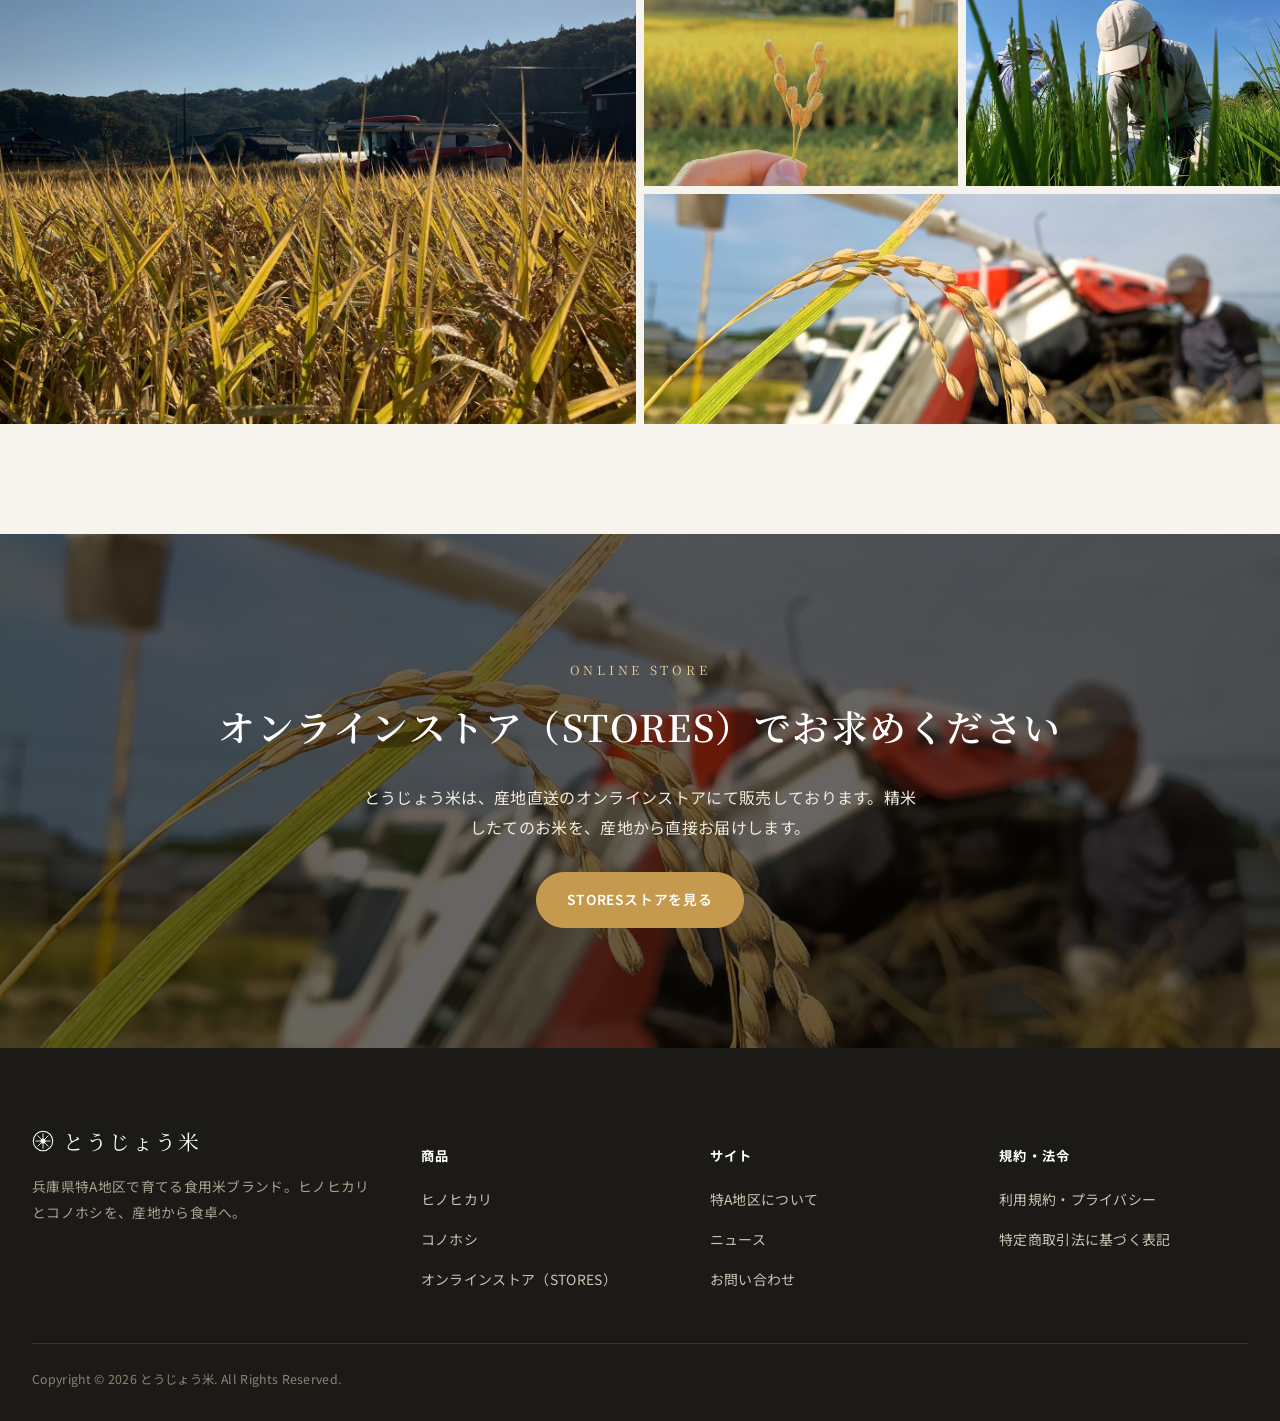
==== commit 837fe458: "Update index.html" ====
--- a/index.html
+++ b/index.html
@@ -96,7 +96,7 @@
     <div class="banner-photo__box">
       <span class="eyebrow">About the area</span>
       <h2>「酒米の聖地」<br>特A地区という土地。</h2>
-      <p>兵庫県三木市吉川町、加東市東条町・社町――山田錦の最高峰の産地として知られるこの一帯で、私たちは食用米を育てています。倒れやすく肥料管理もシビアな山田錦を育ててきた熟練の技と、良質な酒米を育んできた肥沃な土壌・気候。その両方が、他の地域よりおいしいと評判をいただく食用米づくりの土台になっています。</p>
+      <p>兵庫県加東市東条地区――山田錦の最高峰の産地として知られるこの地域で、私たちはお米を育てています。管理が極めてシビアな山田錦を育ててきた熟練の技と、良質な酒米を育んできた肥沃な土壌・気候。その両方が、他の地域よりおいしいと評判をいただくお米づくりの土台になっています。</p>
       <a href="about.html" class="btn btn--light">特A地区について詳しく見る</a>
     </div>
   </div>
@@ -107,7 +107,7 @@
   <div class="container container--narrow prose" style="text-align:center;">
     <span class="eyebrow">Our Story</span>
     <h2>酒米農家が、本気で育てた食用米。</h2>
-    <p>山田錦の栽培は、食用米よりもずっとシビアです。背が高く風雨で倒れやすいためコンバインでの刈り取りも難しく、肥料が多すぎれば茎が伸びて雑味の原因にもなる――そんな繊細なさじ加減を、特A地区の農家は長年かけて体得してきました。そのシビアなコントロールに熟練した酒米農家が、肥沃な特A地区の土地で育てる食用米は、他の地域のお米よりもかなりおいしいと評判をいただいています。</p>
+    <p>山田錦の栽培は、食用米よりもずっとシビアです。背が高く風雨で倒れやすいため刈り取り時期の見極めも難しく、肥料が多すぎれば雑味の原因にもなる――そんな繊細なさじ加減を、特A地区の農家は長年かけて体得してきました。そのシビアなコントロールに熟練した酒米農家が、肥沃な特A地区の土地で育てる食用米は、他の地域のお米よりもかなりおいしいと評判をいただいています。</p>
     <div style="margin-top:28px;">
       <a href="about.html" class="btn btn--dark">とうじょう米の物語を読む</a>
     </div>
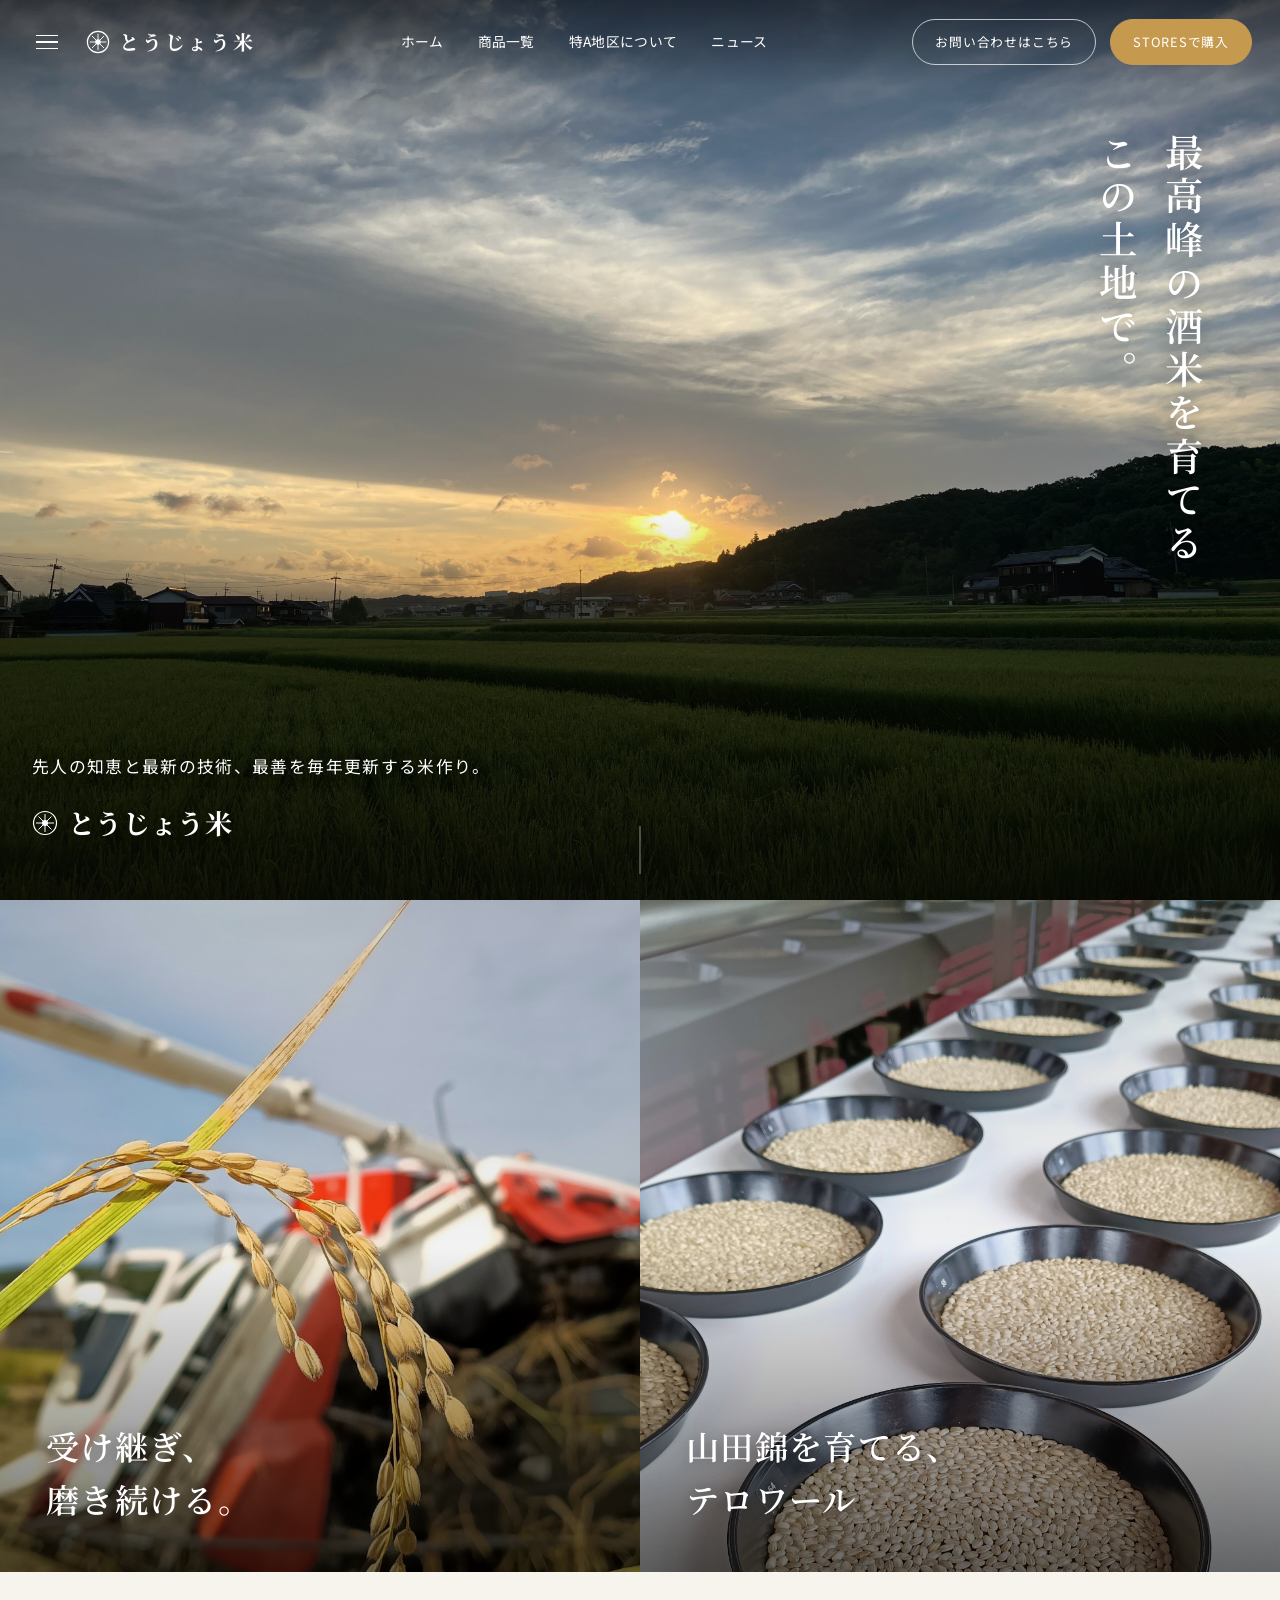
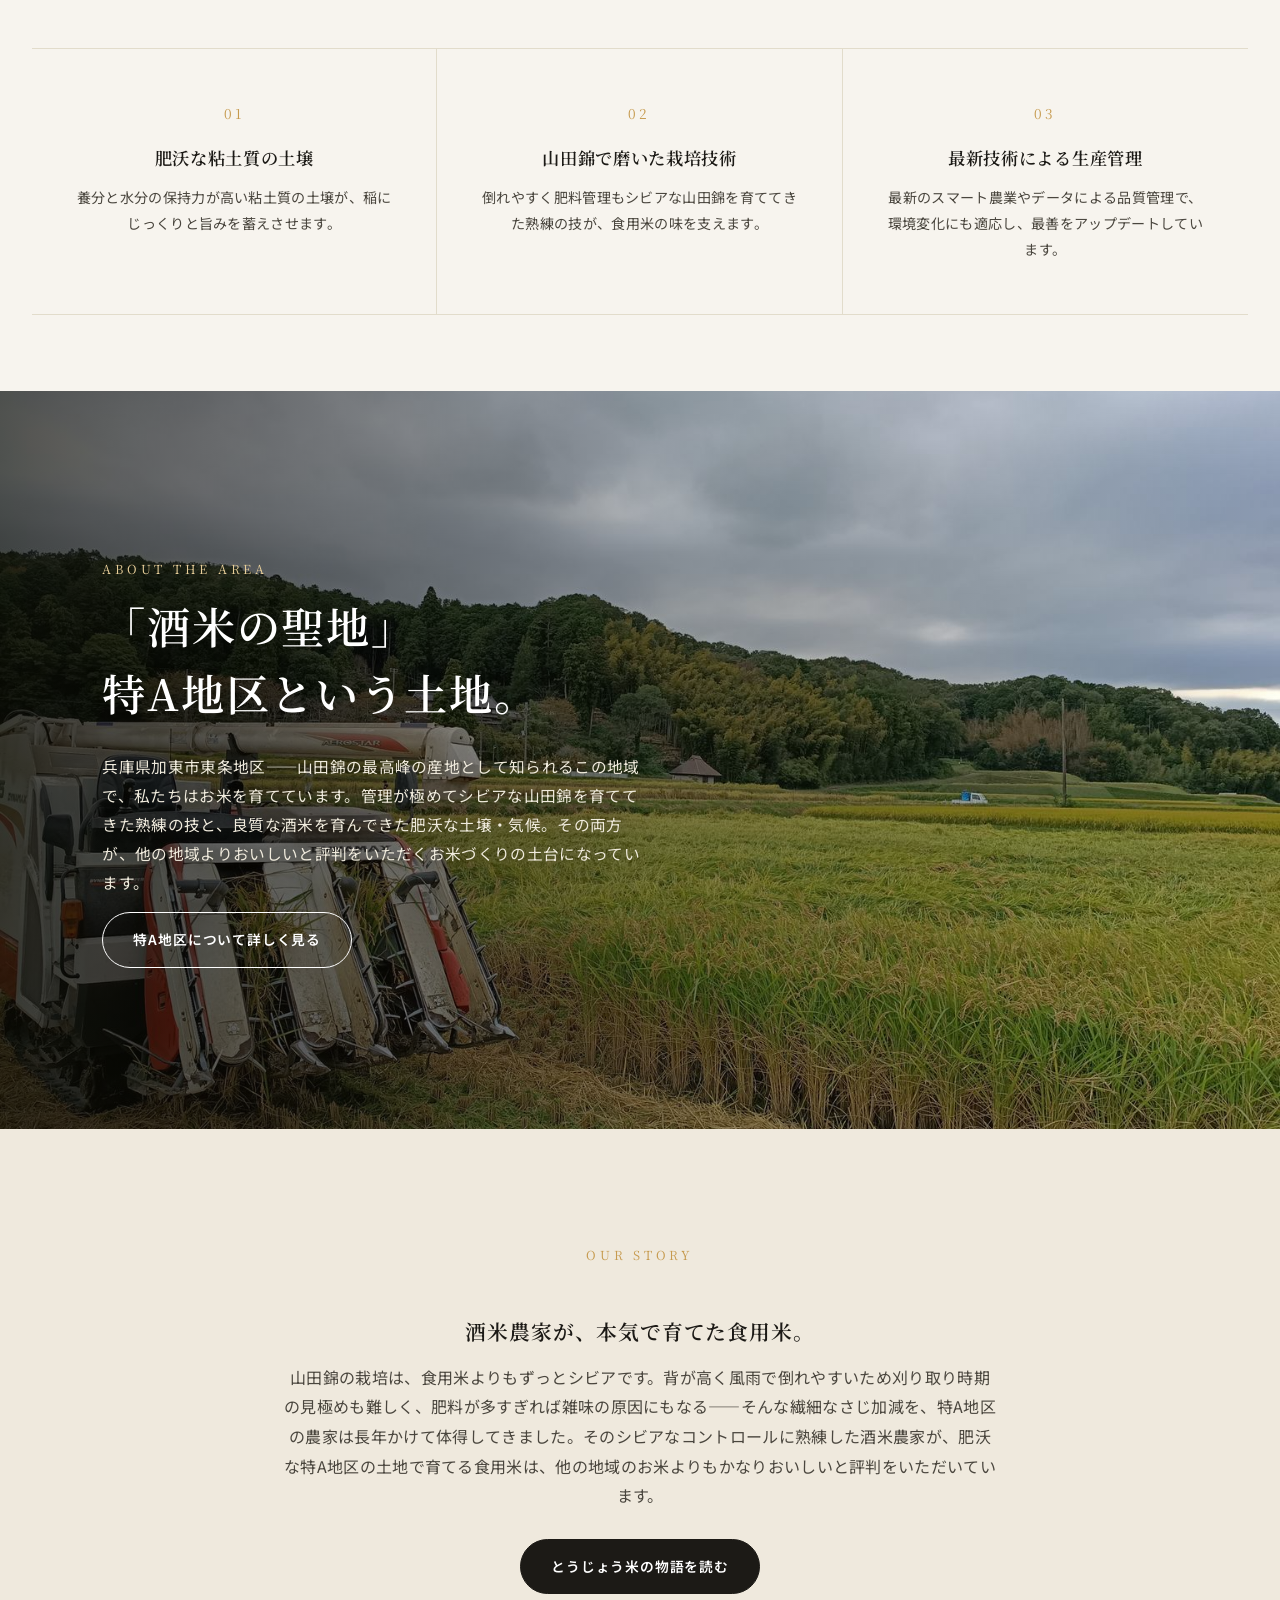
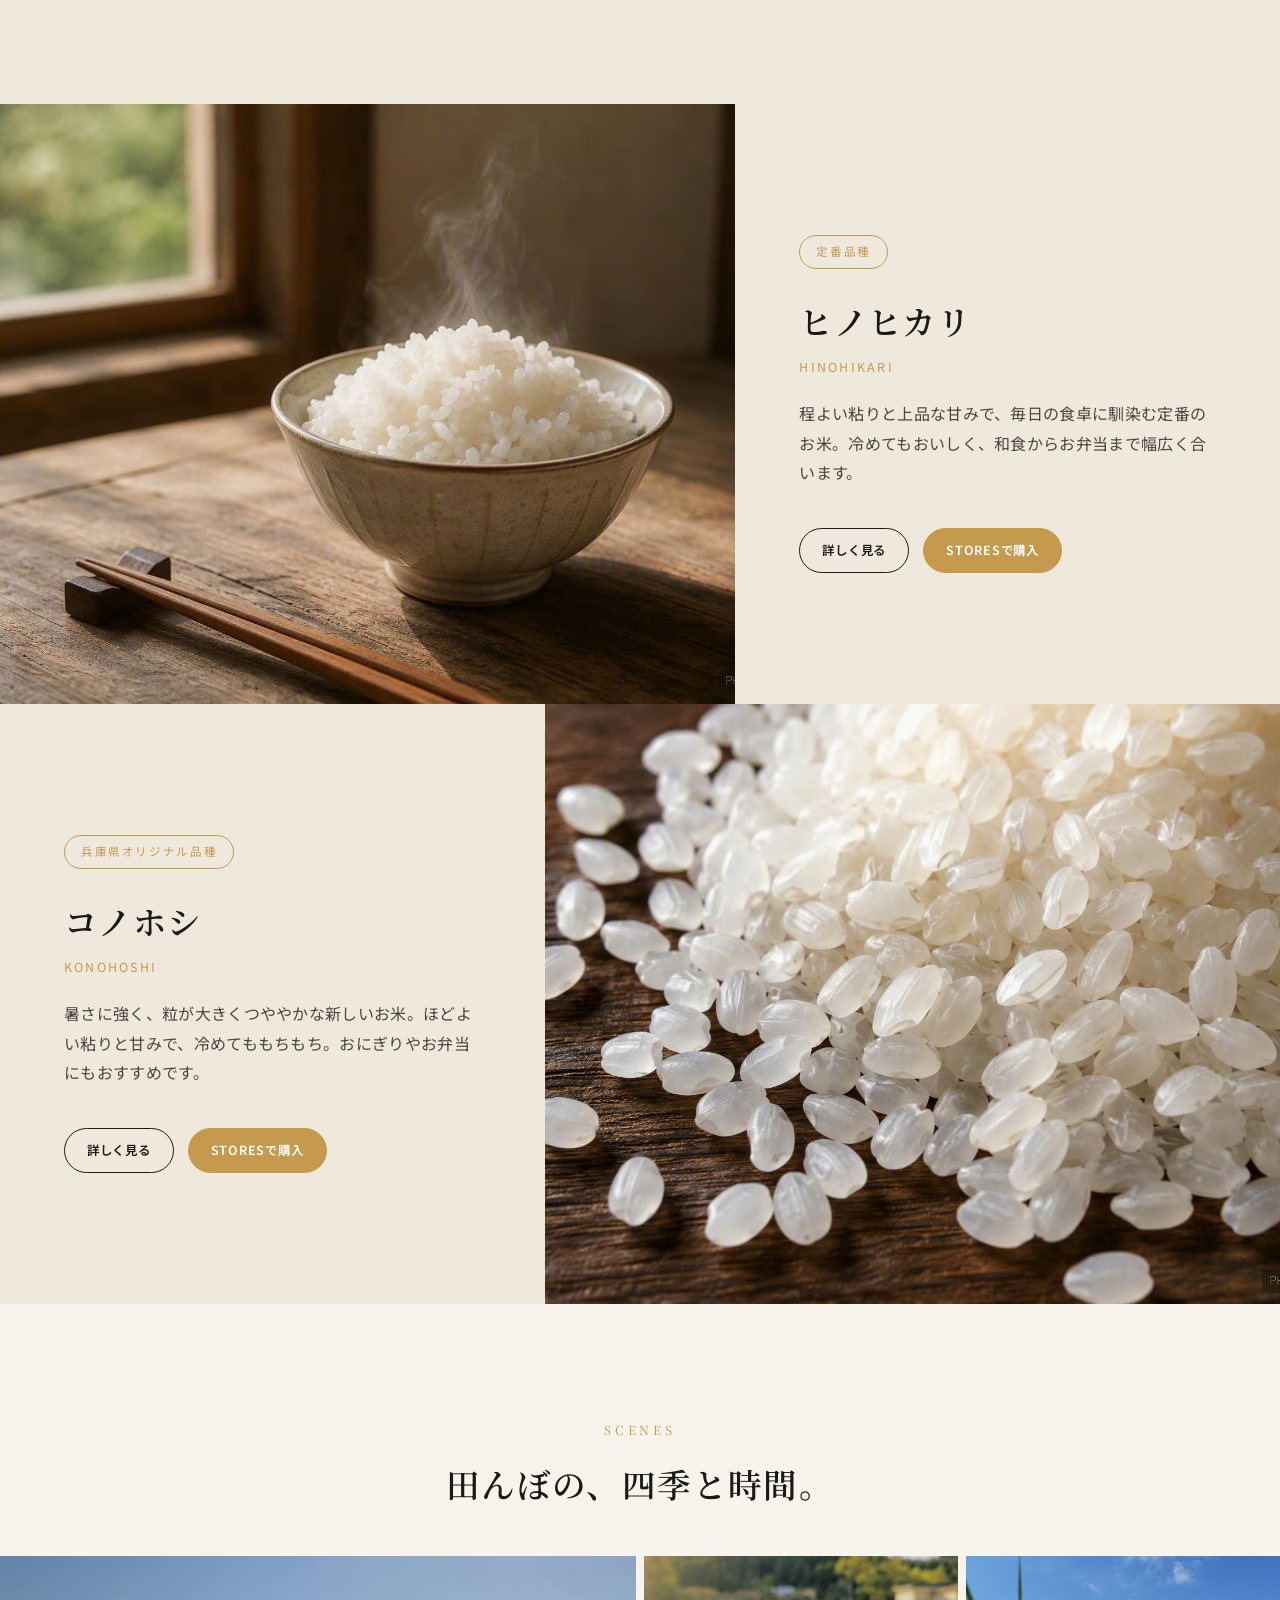
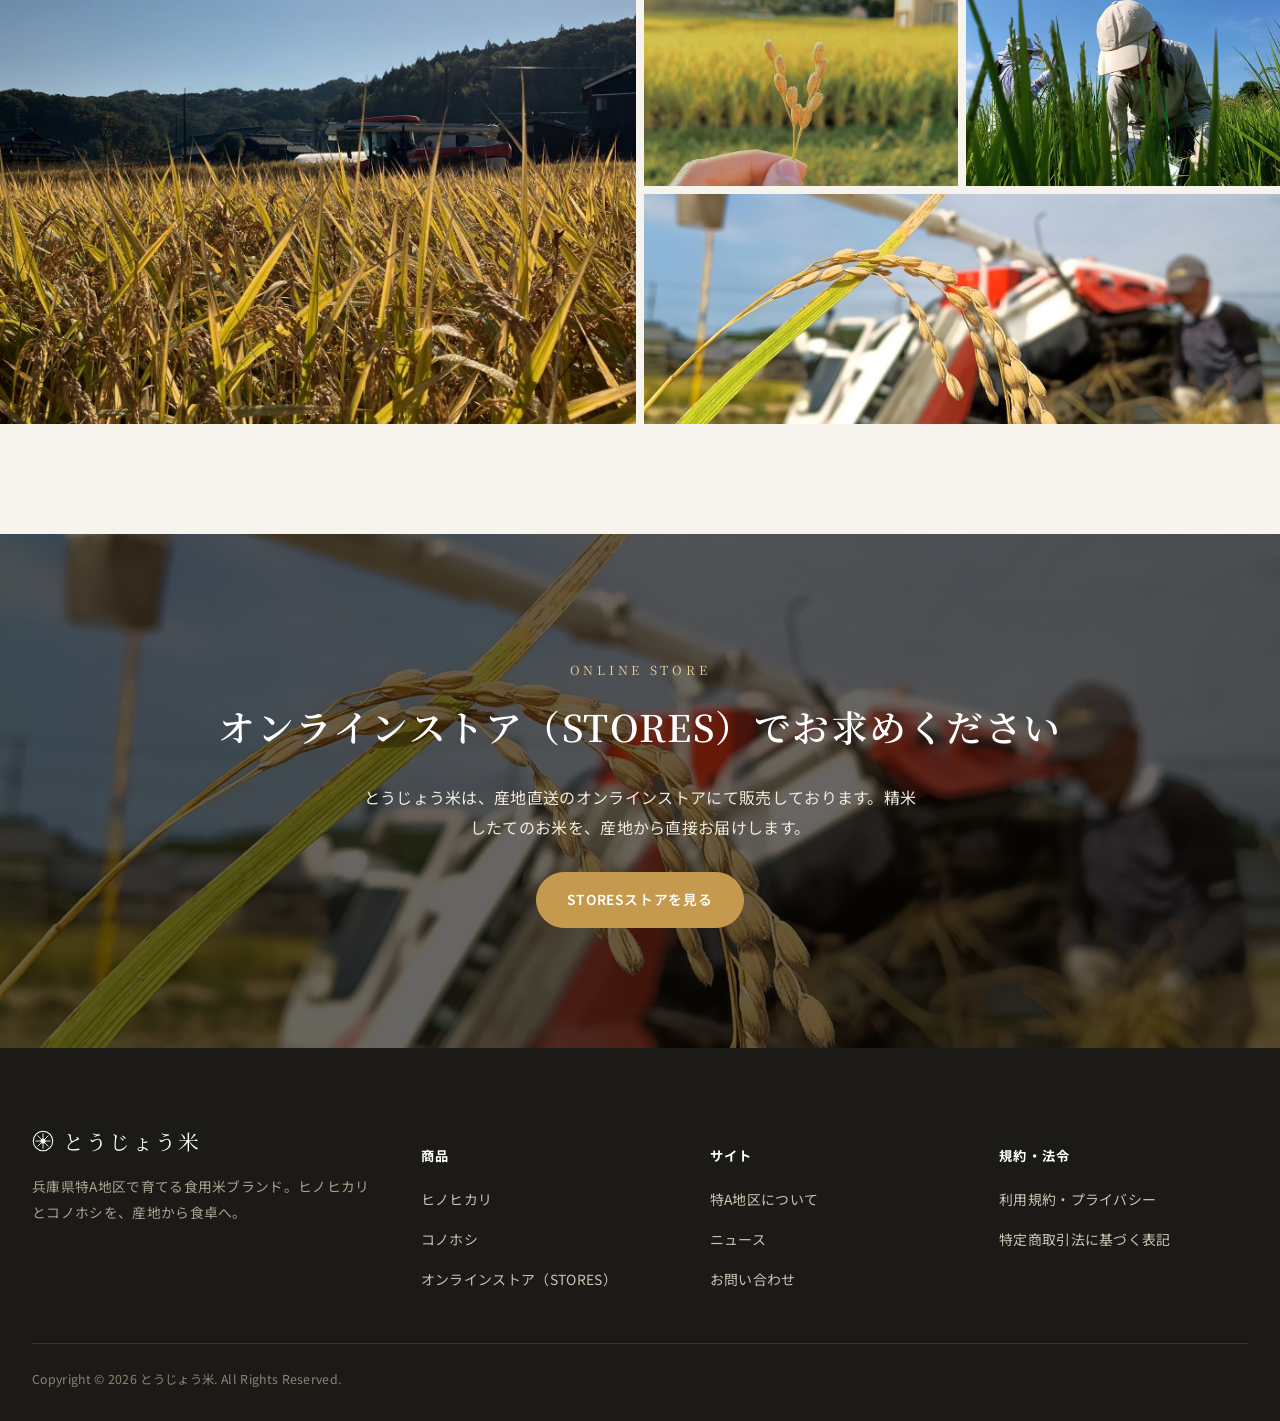
==== commit f4a31202: "Add files via upload" ====
--- a/index.html
+++ b/index.html
@@ -8,40 +8,12 @@
 <link rel="preconnect" href="https://fonts.googleapis.com">
 <link href="https://fonts.googleapis.com/css2?family=Noto+Serif+JP:wght@500;600;700&family=Noto+Sans+JP:wght@400;500;700&display=swap" rel="stylesheet">
 <link rel="stylesheet" href="css/style.css">
-<meta property="og:title" content="とうじょう米 | 特A地区で育てる食用米">
+<meta property="og:title" content="とうじょう米 | 山田錦特A地区で育てるおいしいお米">
 <meta property="og:image" content="images/og-image.jpg">
 </head>
 <body>
-
-<header class="site-header" id="siteHeader">
-  <div class="site-header__inner">
-    <div class="header-left">
-      <button class="nav-toggle" id="navToggle" aria-label="メニュー"><span></span><span></span><span></span></button>
-      <a href="index.html" class="logo"><svg class="logo-mark" width="24" height="24" viewBox="0 0 26 26" fill="none" xmlns="http://www.w3.org/2000/svg"><circle cx="13" cy="13" r="11.5" stroke="currentColor" stroke-width="1.2"/><path d="M13 4V22M4 13H22M6.5 6.5L19.5 19.5M19.5 6.5L6.5 19.5" stroke="currentColor" stroke-width="1"/><circle cx="13" cy="13" r="3" fill="currentColor"/></svg><span>とうじょう米</span></a>
-    </div>
-    <nav class="header-nav">
-      <a href="index.html" class="navlink">ホーム</a>
-      <a href="products.html" class="navlink">商品一覧</a>
-      <a href="about.html" class="navlink">特A地区について</a>
-    </nav>
-    <div class="header-right">
-      <a href="contact.html" class="pill-btn">お問い合わせはこちら</a>
-      <a href="https://tayui-kome.stores.jp/" class="pill-btn pill-btn--store" target="_blank" rel="noopener">STORESで購入</a>
-    </div>
-  </div>
-</header>
-
-<div class="mobile-nav" id="mobileNav">
-  <div class="mobile-nav__top">
-    <a href="index.html" class="logo" style="color:var(--color-ink);"><svg class="logo-mark" width="24" height="24" viewBox="0 0 26 26" fill="none" xmlns="http://www.w3.org/2000/svg"><circle cx="13" cy="13" r="11.5" stroke="currentColor" stroke-width="1.2"/><path d="M13 4V22M4 13H22M6.5 6.5L19.5 19.5M19.5 6.5L6.5 19.5" stroke="currentColor" stroke-width="1"/><circle cx="13" cy="13" r="3" fill="currentColor"/></svg><span>とうじょう米</span></a>
-    <button class="mobile-nav__close" id="mobileNavClose" aria-label="閉じる">×</button>
-  </div>
-  <a href="index.html">ホーム</a>
-  <a href="products.html">商品一覧</a>
-  <a href="about.html">特A地区について</a>
-  <a href="contact.html">お問い合わせ</a>
-  <a href="https://tayui-kome.stores.jp/" target="_blank" rel="noopener">STORESで購入</a>
-</div>
+<!-- ===== 共通ヘッダー（js/main.js が生成） ===== -->
+<div id="site-header" data-current="home" data-variant="hero"></div>
 
 <!-- ===== HERO ===== -->
 <section class="hero-full">
@@ -53,7 +25,6 @@
   </div>
   <div class="scroll-cue"></div>
 </section>
-
 <!-- ===== SPLIT PHOTO ===== -->
 <div class="split-photo">
   <div class="split-photo__cell">
@@ -65,7 +36,6 @@
     <div class="split-photo__text"><h3>山田錦を育てる、<br>テロワール</h3></div>
   </div>
 </div>
-
 <!-- ===== FEATURE STRIP ===== -->
 <section class="section--tight section--cream">
   <div class="container">
@@ -88,7 +58,6 @@
     </div>
   </div>
 </section>
-
 <!-- ===== AREA BANNER ===== -->
 <section class="banner-photo">
   <img src="images/aerial-fields.jpg" alt="特A地区の里山風景（仮画像）">
@@ -101,7 +70,6 @@
     </div>
   </div>
 </section>
-
 <!-- ===== STORY ===== -->
 <section class="section section--soft">
   <div class="container container--narrow prose" style="text-align:center;">
@@ -113,7 +81,6 @@
     </div>
   </div>
 </section>
-
 <!-- ===== PRODUCTS ===== -->
 <section class="product-showcase">
   <div class="product-block">
@@ -125,7 +92,7 @@
       <p class="desc">程よい粘りと上品な甘みで、毎日の食卓に馴染む定番のお米。冷めてもおいしく、和食からお弁当まで幅広く合います。</p>
       <div class="product-block__actions">
         <a href="hinohikari.html" class="btn btn--outline btn--sm">詳しく見る</a>
-        <a href="https://tayui-kome.stores.jp/items/hinohikari" class="btn btn--store btn--sm" target="_blank" rel="noopener">STORESで購入</a>
+        <a data-store="hinohikari" class="btn btn--store btn--sm" target="_blank" rel="noopener">STORESで購入</a>
       </div>
     </div>
   </div>
@@ -138,12 +105,11 @@
       <p class="desc">暑さに強く、粒が大きくつややかな新しいお米。ほどよい粘りと甘みで、冷めてももちもち。おにぎりやお弁当にもおすすめです。</p>
       <div class="product-block__actions">
         <a href="konohoshi.html" class="btn btn--outline btn--sm">詳しく見る</a>
-        <a href="https://tayui-kome.stores.jp/items/konohoshi" class="btn btn--store btn--sm" target="_blank" rel="noopener">STORESで購入</a>
+        <a data-store="konohoshi" class="btn btn--store btn--sm" target="_blank" rel="noopener">STORESで購入</a>
       </div>
     </div>
   </div>
 </section>
-
 <!-- ===== MOSAIC ===== -->
 <section class="section section--cream">
   <div class="container">
@@ -159,7 +125,6 @@
     <a class="mosaic-item span-2" href="about.html"><img src="images/harvest-combine.jpg" alt="稲刈りの様子（仮画像）"></a>
   </div>
 </section>
-  
 <!-- ===== CTA ===== -->
 <section class="cta-photo">
   <img src="images/harvest-combine.jpg" alt="稲刈りの夕暮れ（仮画像）">
@@ -167,47 +132,14 @@
     <span class="eyebrow" style="color:#e9cf9a;">Online Store</span>
     <h2>オンラインストア（STORES）でお求めください</h2>
     <p>とうじょう米は、産地直送のオンラインストアにて販売しております。精米したてのお米を、産地から直接お届けします。</p>
-    <a href="https://tayui-kome.stores.jp/" class="btn btn--store" target="_blank" rel="noopener">STORESストアを見る</a>
+    <a data-store="base" class="btn btn--store" target="_blank" rel="noopener">STORESストアを見る</a>
   </div>
 </section>
 
-<footer class="site-footer">
-  <div class="container">
-    <div class="footer-grid">
-      <div>
-        <div class="footer-logo"><svg class="logo-mark" width="22" height="22" viewBox="0 0 26 26" fill="none" xmlns="http://www.w3.org/2000/svg"><circle cx="13" cy="13" r="11.5" stroke="currentColor" stroke-width="1.2"/><path d="M13 4V22M4 13H22M6.5 6.5L19.5 19.5M19.5 6.5L6.5 19.5" stroke="currentColor" stroke-width="1"/><circle cx="13" cy="13" r="3" fill="currentColor"/></svg><span>とうじょう米</span></div>
-        <p>兵庫県特A地区で育てる食用米ブランド。ヒノヒカリとコノホシを、産地から食卓へ。</p>
-      </div>
-      <div class="footer-col">
-        <h5>商品</h5>
-        <ul>
-          <li><a href="hinohikari.html">ヒノヒカリ</a></li>
-          <li><a href="konohoshi.html">コノホシ</a></li>
-          <li><a href="https://tayui-kome.stores.jp/" target="_blank" rel="noopener">オンラインストア（STORES）</a></li>
-        </ul>
-      </div>
-      <div class="footer-col">
-        <h5>サイト</h5>
-        <ul>
-          <li><a href="about.html">特A地区について</a></li>
-          <li><a href="news.html">ニュース</a></li>
-          <li><a href="contact.html">お問い合わせ</a></li>
-        </ul>
-      </div>
-      <div class="footer-col">
-        <h5>規約・法令</h5>
-        <ul>
-          <li><a href="legal.html">利用規約・プライバシー</a></li>
-          <li><a href="legal.html#tokushoho">特定商取引法に基づく表記</a></li>
-        </ul>
-      </div>
-    </div>
-    <div class="footer-bottom">
-      <span>Copyright © 2026 とうじょう米. All Rights Reserved.</span>
-    </div>
-  </div>
-</footer>
+<!-- ===== 共通フッター（js/main.js が生成 / トップは仮画像注記なし） ===== -->
+<div id="site-footer" data-image-note="false"></div>
 
+<script src="js/config.js"></script>
 <script src="js/main.js"></script>
 </body>
 </html>
